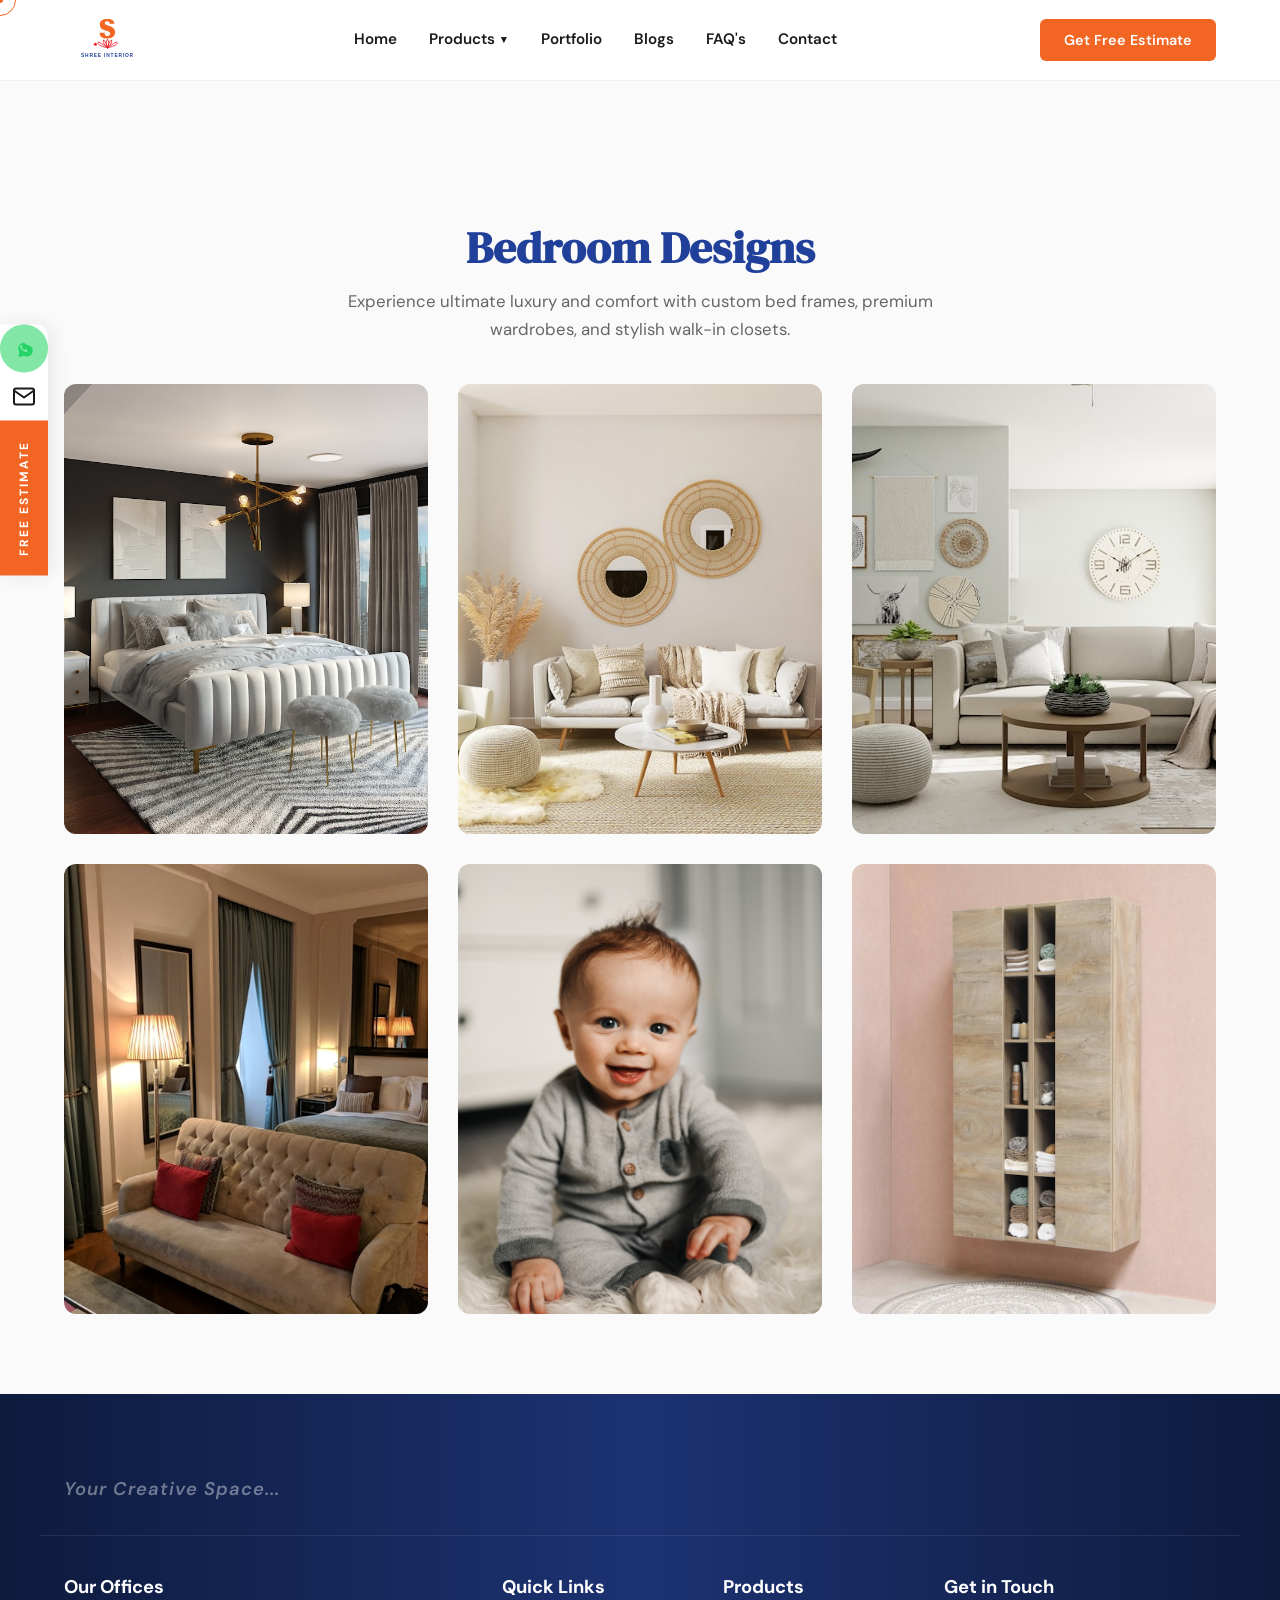
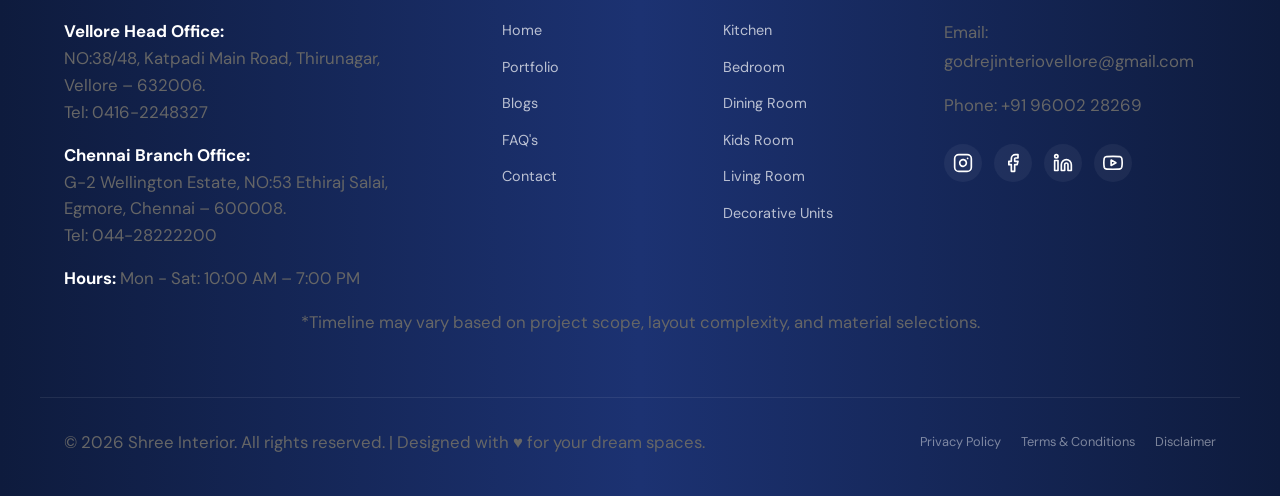
==== bedroom.html @ 7caba236 "Initial commit: Website code for Shree Interior-3" ====
<!DOCTYPE html>
<html lang="en">
<head>
  <meta charset="UTF-8">
  <meta name="viewport" content="width=device-width, initial-scale=1.0">
  <title>Bedroom Designs — Shree Interior</title>
  <meta name="description" content="Explore luxury bedroom designs and wardrobe layouts by Shree Interior. Custom bed frames, modular closets, and space-saving furniture.">
  <meta name="robots" content="index, follow">
  
  <link rel="preconnect" href="https://fonts.googleapis.com">
  <link rel="preconnect" href="https://fonts.gstatic.com" crossorigin>
  <link href="https://fonts.googleapis.com/css2?family=DM+Sans:wght@400;500;600;700&family=DM+Serif+Display:ital@0;1&display=swap" rel="stylesheet" fetchpriority="high">
  <link rel="stylesheet" href="css/style.min.css">
  <link rel="icon" type="image/svg+xml" href="assets/images/logo.svg">
  
  <style>
    .portfolio-content {
      padding-top: 140px;
      padding-bottom: 80px;
      max-width: 1200px;
      margin: 0 auto;
    }
    .portfolio-grid {
      display: grid;
      grid-template-columns: repeat(3, 1fr);
      gap: 30px;
      margin-top: 40px;
    }
    .portfolio-grid .gallery__card {
      width: 100% !important;
      max-width: 380px;
      height: 450px !important;
      margin: 0 auto;
      transition: transform 0.4s ease, opacity 0.4s ease;
    }
    @media (max-width: 1024px) {
      .portfolio-grid {
        grid-template-columns: repeat(2, 1fr);
      }
    }
    @media (max-width: 767px) {
      .portfolio-grid {
        grid-template-columns: 1fr;
      }
      .portfolio-grid .gallery__card {
        height: 380px !important;
      }
    }
  </style>
</head>
<body>

  <!-- 1. Custom Cursor (Desktop Only) -->
  <div class="custom-cursor" id="customCursor">
    <div class="cursor__dot"></div>
    <div class="cursor__ring"></div>
  </div>

  <!-- 3. Header -->
  <header class="header">
    <div class="header__container container">
      <a href="index.html" class="header__logo">
        <img src="assets/images/logo.svg" alt="Shree Interior" class="header__logo-img">
      </a>
      
      <nav class="header__nav">
        <ul class="header__nav-list">
          <li class="nav__item-wrapper">
            <a href="index.html" class="nav__item">Home</a>
          </li>
          <li class="nav__item-wrapper nav__item--has-dropdown">
            <span class="nav__item">Products <span class="nav__arrow">▼</span></span>
            <ul class="header__dropdown">
              <li><a href="modular-kitchen.html">Modular Kitchen</a></li>
              <li><a href="bedroom.html">Bedroom</a></li>
              <li><a href="dining-room.html">Dining Room</a></li>
              <li><a href="kids-room.html">Kids Room</a></li>
              <li><a href="living-room.html">Living Room</a></li>
              <li><a href="decorative-units.html">Decorative Units</a></li>
            </ul>
          </li>
          <li class="nav__item-wrapper">
            <a href="portfolio.html" class="nav__item">Portfolio</a>
          </li>
          <li class="nav__item-wrapper">
            <a href="blogs.html" class="nav__item">Blogs</a>
          </li>
          <li class="nav__item-wrapper">
            <a href="faqs.html" class="nav__item">FAQ's</a>
          </li>
          <li class="nav__item-wrapper">
            <a href="contact.html" class="nav__item">Contact</a>
          </li>
        </ul>
      </nav>
      
      <button class="header__cta-btn" data-modal-trigger>Get Free Estimate</button>
      
      <button class="header__hamburger" aria-label="Toggle Mobile Menu">
        <span></span>
        <span></span>
        <span></span>
      </button>
    </div>
  </header>

  <!-- 4. Mobile Drawer -->
  <div class="mobile-drawer">
    <div class="mobile-drawer__content">
      <div class="mobile-drawer__header">
        <a href="index.html" class="mobile-drawer__logo">
          <img src="assets/images/logo.svg" alt="Shree Interior" class="mobile-drawer__logo-img">
        </a>
      </div>
      
      <nav class="mobile-drawer__nav">
        <ul class="mobile-drawer__list">
          <li><a href="index.html">Home</a></li>
          <li class="mobile-drawer__item--has-accordion">
            <button class="mobile-drawer__products-toggle">Products <span class="nav__arrow">▼</span></button>
            <ul class="mobile-drawer__products-list">
              <li><a href="modular-kitchen.html">Modular Kitchen</a></li>
              <li><a href="bedroom.html">Bedroom</a></li>
              <li><a href="dining-room.html">Dining Room</a></li>
              <li><a href="kids-room.html">Kids Room</a></li>
              <li><a href="living-room.html">Living Room</a></li>
              <li><a href="decorative-units.html">Decorative Units</a></li>
            </ul>
          </li>
          <li><a href="portfolio.html">Portfolio</a></li>
          <li><a href="blogs.html">Blogs</a></li>
          <li><a href="faqs.html">FAQ's</a></li>
          <li><a href="contact.html">Contact</a></li>
        </ul>
      </nav>
      
      <div class="mobile-drawer__actions">
        <a href="https://wa.me/919600228269?text=Hi%20Shree%20Interior%2C%20I%27d%20like%20to%20discuss%20an%20interior%20project..." class="mobile-action-btn mobile-action-btn--whatsapp" target="_blank" rel="noopener">
          <svg class="mobile-action-btn__icon" viewBox="0 0 24 24" width="20" height="20">
            <path fill="currentColor" d="M12.031 6.172c-3.181 0-5.767 2.586-5.768 5.766-.001 1.298.424 2.5 1.145 3.473L6.5 20.5l5.241-1.375c.953.52 2.044.814 3.206.814 3.18 0 5.767-2.586 5.768-5.766.001-3.18-2.586-5.766-5.768-5.766h.084zm3.966 8.358c-.167.472-.82.862-1.347.973-.362.076-.833.141-2.42-.516-2.029-.838-3.329-2.91-3.429-3.045-.102-.136-.827-.968-.827-1.847 0-.88.46-1.312.626-1.488.166-.176.362-.22.482-.22h.346c.108 0 .253-.04.397.302.15.358.513 1.25.558 1.342.045.093.076.2.015.321-.061.12-.09.196-.181.302-.09.106-.19.237-.272.317-.09.088-.184.184-.08.362.105.18.468.77.998 1.242.684.608 1.26.797 1.439.886.18.09.284.076.39-.045.105-.12.459-.533.58-.714.12-.18.24-.15.405-.09.165.06 1.05.495 1.23.585.18.09.3.136.346.216.046.08.046.463-.121.935v.002z"/>
          </svg>
          Chat on WhatsApp
        </a>
        <a href="mailto:godrejinteriovellore@gmail.com" class="mobile-action-btn mobile-action-btn--email">
          <svg class="mobile-action-btn__icon" viewBox="0 0 24 24" width="20" height="20">
            <path fill="none" stroke="currentColor" stroke-width="2" stroke-linecap="round" stroke-linejoin="round" d="M3 8l7.89 5.26a2 2 0 002.22 0L21 8M5 19h14a2 2 0 002-2V7a2 2 0 00-2-2H5a2 2 0 00-2 2v10a2 2 0 002 2z"/>
          </svg>
          Email Us
        </a>
        <button class="mobile-action-btn mobile-action-btn--estimate" data-modal-trigger>
          Get Free Estimate
        </button>
      </div>
    </div>
  </div>

  <!-- 5. Side Rail -->
  <div class="side-rail">
    <a href="https://wa.me/919600228269?text=Hi%20Shree%20Interior%2C%20I%27d%20like%20to%20discuss%20an%20interior%20project..." class="side-rail__link side-rail__link--whatsapp" target="_blank" rel="noopener" aria-label="Chat on WhatsApp">
      <span class="pulse-glow"></span>
      <span class="pulse-glow"></span>
      <svg width="24" height="24" viewBox="0 0 24 24" fill="currentColor">
        <path d="M12.031 6.172c-3.181 0-5.767 2.586-5.768 5.766-.001 1.298.424 2.5 1.145 3.473L6.5 20.5l5.241-1.375c.953.52 2.044.814 3.206.814 3.18 0 5.767-2.586 5.768-5.766.001-3.18-2.586-5.766-5.768-5.766h.084zm3.966 8.358c-.167.472-.82.862-1.347.973-.362.076-.833.141-2.42-.516-2.029-.838-3.329-2.91-3.429-3.045-.102-.136-.827-.968-.827-1.847 0-.88.46-1.312.626-1.488.166-.176.362-.22.482-.22h.346c.108 0 .253-.04.397.302.15.358.513 1.25.558 1.342.045.093.076.2.015.321-.061.12-.09.196-.181.302-.09.106-.19.237-.272.317-.09.088-.184.184-.08.362.105.18.468.77.998 1.242.684.608 1.26.797 1.439.886.18.09.284.076.39-.045.105-.12.459-.533.58-.714.12-.18.24-.15.405-.09.165.06 1.05.495 1.23.585.18.09.3.136.346.216.046.08.046.463-.121.935v.002z"/>
      </svg>
    </a>
    <a href="mailto:godrejinteriovellore@gmail.com" class="side-rail__link side-rail__link--email" aria-label="Send Email">
      <svg width="24" height="24" viewBox="0 0 24 24" fill="none" stroke="currentColor" stroke-width="2" stroke-linecap="round" stroke-linejoin="round">
        <path d="M4 4h16c1.1 0 2 .9 2 2v12c0 1.1-.9 2-2 2H4c-1.1 0-2-.9-2-2V6c0-1.1.9-2 2-2z"/>
        <polyline points="22,6 12,13 2,6"/>
      </svg>
    </a>
    <button class="side-rail__estimate" data-modal-trigger>
      Free Estimate
    </button>
  </div>

  
  
  <main class="portfolio-content container">
    <h1 style="text-align: center; margin-bottom: 12px; color: var(--brand-blue); font-size: 2.8rem; font-weight: 700;">Bedroom Designs</h1>
    <p style="text-align: center; margin-bottom: 40px; color: var(--text-muted); max-width: 650px; margin-left: auto; margin-right: auto; font-size: 1.05rem; line-height: 1.7;">
      Experience ultimate luxury and comfort with custom bed frames, premium wardrobes, and stylish walk-in closets.
    </p>

    <!-- Portfolio Grid -->
    <div class="portfolio-grid">
      
      <!-- Item -->
      <div class="gallery__card">
        <img src="assets/images/portfolio/img_1.jpg" alt="Modern Royal Bedroom" loading="lazy">
        <div class="gallery__overlay">
          <h3 class="gallery__name">Modern Royal Bedroom</h3>
          <span class="gallery__category">Bedroom</span>
        </div>
      </div>
      <!-- Item -->
      <div class="gallery__card">
        <img src="assets/images/portfolio/img_2.jpg" alt="Cozy Kids Bedroom" loading="lazy">
        <div class="gallery__overlay">
          <h3 class="gallery__name">Cozy Kids Bedroom</h3>
          <span class="gallery__category">Bedroom</span>
        </div>
      </div>
      <!-- Item -->
      <div class="gallery__card">
        <img src="assets/images/portfolio/img_3.jpg" alt="Designer Walk-in Closet" loading="lazy">
        <div class="gallery__overlay">
          <h3 class="gallery__name">Designer Walk-in Closet</h3>
          <span class="gallery__category">Bedroom</span>
        </div>
      </div>
      <!-- Item -->
      <div class="gallery__card">
        <img src="assets/images/portfolio/img_4.jpg" alt="Luxury Master Suite" loading="lazy">
        <div class="gallery__overlay">
          <h3 class="gallery__name">Luxury Master Suite</h3>
          <span class="gallery__category">Bedroom</span>
        </div>
      </div>
      <!-- Item -->
      <div class="gallery__card">
        <img src="assets/images/portfolio/img_5.jpg" alt="Minimalist Guest Bedroom" loading="lazy">
        <div class="gallery__overlay">
          <h3 class="gallery__name">Minimalist Guest Bedroom</h3>
          <span class="gallery__category">Bedroom</span>
        </div>
      </div>
      <!-- Item -->
      <div class="gallery__card">
        <img src="assets/images/portfolio/img_6.jpg" alt="Chic Wardrobe Integration" loading="lazy">
        <div class="gallery__overlay">
          <h3 class="gallery__name">Chic Wardrobe Integration</h3>
          <span class="gallery__category">Bedroom</span>
        </div>
      </div>
    </div>
  </main>
  

  <!-- 16. Footer (Timeline footnote appended at bottom) -->
  <footer class="footer" id="footer">
    <div class="footer__top container">
      <!-- Logo removed in footer as requested -->
      <p class="footer__tagline" style="font-size: 1.15rem; font-weight: 600; letter-spacing: 1px;">Your Creative Space...</p>
    </div>
    
    <div class="footer__grid container">
      <!-- Col 1 Offices -->
      <div class="footer__col footer__offices">
        <h3 class="footer__heading">Our Offices</h3>
        <p class="footer__office-item">
          <strong>Vellore Head Office:</strong><br>
          NO:38/48, Katpadi Main Road, Thirunagar,<br>
          Vellore – 632006.<br>
          Tel: <a href="tel:04162248327">0416-2248327</a>
        </p>
        <p class="footer__office-item">
          <strong>Chennai Branch Office:</strong><br>
          G-2 Wellington Estate, NO:53 Ethiraj Salai,<br>
          Egmore, Chennai – 600008.<br>
          Tel: <a href="tel:04428222200">044-28222200</a>
        </p>
        <p class="footer__office-item">
          <strong>Hours:</strong> Mon - Sat: 10:00 AM – 7:00 PM
        </p>
      </div>
      
      <!-- Col 2 Quick Links -->
      <div class="footer__col footer__links">
        <h3 class="footer__heading">Quick Links</h3>
        <ul class="footer__nav-list">
          <li><a href="index.html">Home</a></li>
          <li><a href="portfolio.html">Portfolio</a></li>
          <li><a href="blogs.html">Blogs</a></li>
          <li><a href="faqs.html">FAQ's</a></li>
          <li><a href="contact.html">Contact</a></li>
        </ul>
      </div>
      
      <!-- Col 3 Products -->
      <div class="footer__col footer__products">
        <h3 class="footer__heading">Products</h3>
        <ul class="footer__nav-list">
          <li><a href="modular-kitchen.html">Kitchen</a></li>
          <li><a href="bedroom.html">Bedroom</a></li>
          <li><a href="dining-room.html">Dining Room</a></li>
          <li><a href="kids-room.html">Kids Room</a></li>
          <li><a href="living-room.html">Living Room</a></li>
          <li><a href="decorative-units.html">Decorative Units</a></li>
        </ul>
      </div>
      
      <!-- Col 4 Contact & Socials -->
      <div class="footer__col footer__contact">
        <h3 class="footer__heading">Get in Touch</h3>
        <p class="footer__contact-item">
          Email: <a href="mailto:godrejinteriovellore@gmail.com">godrejinteriovellore@gmail.com</a>
        </p>
        <p class="footer__contact-item">
          Phone: <a href="tel:+919600228269">+91 96002 28269</a>
        </p>
        
        <div class="footer__social">
          <a href="#" class="footer__social-link" aria-label="Instagram">
            <svg width="20" height="20" viewBox="0 0 24 24" fill="none" stroke="currentColor" stroke-width="2" stroke-linecap="round" stroke-linejoin="round">
              <rect x="2" y="2" width="20" height="20" rx="5" ry="5"/>
              <path d="M16 11.37A4 4 0 1 1 12.63 8 4 4 0 0 1 16 11.37z"/>
              <line x1="17.5" y1="6.5" x2="17.51" y2="6.5"/>
            </svg>
          </a>
          <a href="#" class="footer__social-link" aria-label="Facebook">
            <svg width="20" height="20" viewBox="0 0 24 24" fill="none" stroke="currentColor" stroke-width="2" stroke-linecap="round" stroke-linejoin="round">
              <path d="M18 2h-3a5 5 0 0 0-5 5v3H7v4h3v8h4v-8h3l1-4h-4V7a1 1 0 0 1 1-1h3z"/>
            </svg>
          </a>
          <a href="#" class="footer__social-link" aria-label="LinkedIn">
            <svg width="20" height="20" viewBox="0 0 24 24" fill="none" stroke="currentColor" stroke-width="2" stroke-linecap="round" stroke-linejoin="round">
              <path d="M16 8a6 6 0 0 1 6 6v7h-4v-7a2 2 0 0 0-2-2 2 2 0 0 0-2 2v7h-4v-7a6 6 0 0 1 6-6z"/>
              <rect x="2" y="9" width="4" height="12"/>
              <circle cx="4" cy="4" r="2"/>
            </svg>
          </a>
          <a href="#" class="footer__social-link" aria-label="YouTube">
            <svg width="20" height="20" viewBox="0 0 24 24" fill="none" stroke="currentColor" stroke-width="2" stroke-linecap="round" stroke-linejoin="round">
              <path d="M22.54 6.42a2.78 2.78 0 0 0-1.94-2C18.88 4 12 4 12 4s-6.88 0-8.6.46a2.78 2.78 0 0 0-1.94 2A29 29 0 0 0 1 11.75a29 29 0 0 0 .46 5.33A2.78 2.78 0 0 0 3.4 19c1.72.46 8.6.46 8.6.46s6.88 0 8.6-.46a2.78 2.78 0 0 0 1.94-2 29 29 0 0 0 .46-5.25 29 29 0 0 0-.46-5.33z"/>
              <polygon points="9.75 15.02 15.5 11.75 9.75 8.48 9.75 15.02"/>
            </svg>
          </a>
        </div>
      </div>
    </div>
    
    <!-- Relocated timeline footnote here -->
    <div class="footer__footnote container text-center">
      <p>*Timeline may vary based on project scope, layout complexity, and material selections.</p>
    </div>
    
    <div class="footer__bottom container">
      <div class="footer__bottom-flex">
        <p>© 2026 Shree Interior. All rights reserved. | Designed with ♥ for your dream spaces.</p>
        <div class="footer__policy-links">
          <a href="privacy-policy.html">Privacy Policy</a>
          <a href="terms-conditions.html">Terms & Conditions</a>
          <a href="disclaimer.html">Disclaimer</a>
        </div>
      </div>
    </div>
  </footer>

  <!-- 17. Enquiry Modal -->
  <div class="modal" id="enquiryModal">
    <div class="modal__overlay"></div>
    <div class="modal__content">
      <div class="modal__header">
        <h2>Book Free Consultation</h2>
        <button class="modal__close" aria-label="Close Modal">&times;</button>
      </div>
      
      <div class="modal__form-fields">
        <form class="modal__form" id="enquiryForm">
          <div class="form-group">
            <label for="clientName">Name *</label>
            <input type="text" id="clientName" required placeholder="Enter your full name">
          </div>
          
          <div class="form-group">
            <label for="clientPhone">Phone Number *</label>
            <input type="tel" id="clientPhone" required placeholder="Enter 10-digit mobile number">
          </div>
          
          <div class="form-group">
            <label for="clientEmail">Email Address</label>
            <input type="email" id="clientEmail" placeholder="Enter your email address">
          </div>
          
          <div class="form-group">
            <label for="projectInterest">Interested In *</label>
            <select id="projectInterest" required>
              <option value="" disabled selected>Select service</option>
              <option value="Kitchen">Modular Kitchen</option>
              <option value="Bedroom">Bedroom Design</option>
              <option value="Dining Room">Dining Room Design</option>
              <option value="Living Room">Living Room Design</option>
              <option value="Kids Room">Kids Room Design</option>
              <option value="Decorative Units">Decorative Units</option>
              <option value="Not Sure">Not Sure / Complete Home</option>
            </select>
          </div>
          
          <div class="form-group">
            <label for="projectCity">Your City *</label>
            <select id="projectCity" required>
              <option value="" disabled selected>Select location</option>
              <option value="Vellore">Vellore</option>
              <option value="Chennai">Chennai</option>
            </select>
          </div>
          
          <div class="form-group">
            <label for="clientMessage">Message / Brief Requirements</label>
            <textarea id="clientMessage" rows="3" placeholder="Tell us briefly about your dream home..."></textarea>
          </div>
          
          <button type="submit" class="modal__submit-btn">Submit Enquiry</button>
        </form>
      </div>
      
      <div class="modal__success">
        <svg class="modal__success-icon" viewBox="0 0 24 24" width="48" height="48" fill="none" stroke="#F26522" stroke-width="2" stroke-linecap="round" stroke-linejoin="round">
          <circle cx="12" cy="12" r="10"/>
          <polyline points="22 4 12 14.01 9 11.01"/>
        </svg>
        <h3>Thank You!</h3>
        <p>Your enquiry has been received successfully. Our design consultant will call you within 24 hours to schedule your free consultation.</p>
      </div>
    </div>
  </div>

  <!-- 18. Scroll-to-Top Button -->
  <div class="scroll-top" id="scrollTop">
    <div class="scroll-top__fill" id="scrollTopFill"></div>
    <svg class="scroll-top__svg" viewBox="0 0 48 48">
      <circle class="scroll-top__track" cx="24" cy="24" r="20" fill="none" stroke="#e0e0e0" stroke-width="3"/>
    </svg>
    <span class="scroll-top__arrow">↑</span>
  </div>

  <!-- 19. Promotional Bottom Popup Bar -->
  <div class="promo-popup" id="promoPopup">
    <div class="promo-popup__content">
      <button class="promo-popup__close" id="promoClose" aria-label="Close promotion">&times;</button>
      <p class="promo-popup__text">Get a free interior design consultation — no obligation.</p>
      <button class="btn btn-primary promo-popup__btn" data-modal-trigger>Book Free Consultation</button>
    </div>
  </div>

  <!-- Main JavaScript File -->
  <script src="js/main.min.js"></script>

</body>
</html>
---- css/style.min.css ----
@import url('https://fonts.googleapis.com/css2?family=DM+Sans:wght@400;500;600;700&family=DM+Serif+Display:ital@0;1&display=swap');:root{--primary-orange:#F26522;--accent-red:#ED1C24;--brand-blue:#214099;--bg-light:#FAFAFA;--bg-warm:#F7F4F0;--bg-dark:#111111;--card-bg-dark:#1c1c1c;--text-dark:#1a1a1a;--text-light:#ffffff;--text-muted:#666666;--font-display:'DM Serif Display',serif;--font-body:'DM Sans',sans-serif;--transition-smooth:all 0.4s cubic-bezier(0.16,1,0.3,1);--transition-fast:all 0.25s ease;--box-shadow:0 4px 30px rgba(0,0,0,0.05);--box-shadow-hover:0 16px 40px rgba(0,0,0,0.1);--border-radius:12px;}*,*::before,*::after{box-sizing:border-box;margin:0;padding:0;}html{scroll-behavior:smooth;overflow-x:hidden;}body{font-family:var(--font-body);background-color:var(--bg-light);color:var(--text-dark);line-height:1.7;overflow-x:hidden;-webkit-font-smoothing:antialiased;}::-webkit-scrollbar{width:10px;}::-webkit-scrollbar-track{background:#f1f1f1;}::-webkit-scrollbar-thumb{background:var(--brand-blue);border-radius:5px;}::-webkit-scrollbar-thumb:hover{background:var(--primary-orange);}h1,h2,h3,h4,h5,h6{font-family:var(--font-display);color:var(--brand-blue);font-weight:400;line-height:1.2;}h1{font-size:clamp(2.5rem,5vw,4rem);}h2{font-size:clamp(1.8rem,3.5vw,3rem);}p{font-size:1.05rem;color:var(--text-muted);}strong{font-weight:700;}a{color:inherit;text-decoration:none;transition:var(--transition-fast);}.container{max-width:1200px;margin:0 auto;padding:0 24px;width:100%;}.section-padding{padding:100px 0;}@media (max-width:767px){.section-padding{padding:60px 0;}}.text-center{text-align:center;}.section-title{margin-bottom:16px;color:var(--brand-blue);}.section-subtitle{max-width:600px;margin:0 auto 50px;font-size:1.1rem;}.highlight{color:var(--primary-orange);}.btn{display:inline-block;font-family:var(--font-body);font-weight:600;font-size:0.95rem;padding:14px 32px;border-radius:8px;cursor:pointer;transition:var(--transition-fast);border:none;text-align:center;}.btn-primary{background-color:var(--primary-orange);color:var(--text-light);}.btn-primary:hover{background-color:var(--accent-red);transform:translateY(-2px);box-shadow:0 8px 20px rgba(242,101,34,0.25);}.btn-secondary{background-color:transparent;color:var(--brand-blue);border:2px solid var(--brand-blue);}.btn-secondary:hover{background-color:var(--brand-blue);color:var(--text-light);transform:translateY(-2px);}.custom-cursor{position:fixed;top:0;left:0;pointer-events:none;z-index:10000;opacity:0;transition:opacity 0.3s ease,transform 0.15s ease-out;}.cursor__dot{width:6px;height:6px;background-color:var(--primary-orange);border-radius:50%;position:absolute;top:0;left:0;transform:translate(-50%,-50%);transition:background-color 0.3s ease;}.cursor__ring{width:32px;height:32px;border:1.5px solid var(--primary-orange);border-radius:50%;position:absolute;top:0;left:0;transform:translate(-50%,-50%);transition:width 0.3s ease,height 0.3s ease,border-color 0.3s ease,background-color 0.3s ease;}.cursor--active{opacity:1;}.cursor--hover .cursor__ring{width:48px;height:48px;border-color:var(--brand-blue);background-color:rgba(33,64,153,0.05);}.cursor--hover .cursor__dot{background-color:var(--brand-blue);}.cursor--hidden{opacity:0 !important;}@media (hover:none),(pointer:coarse){.custom-cursor{display:none !important;}}.header{position:sticky;top:0;background-color:#ffffff;z-index:2000;transition:var(--transition-smooth);border-bottom:1px solid rgba(0,0,0,0.05);}.header--scrolled{box-shadow:0 10px 40px rgba(0,0,0,0.15);}.header__container{display:flex;justify-content:space-between;align-items:center;height:80px;}.header__logo-img{height:50px;display:block;}.header__nav-list{display:flex;gap:32px;list-style:none;}.nav__item-wrapper{position:relative;}.nav__item{font-weight:600;font-size:0.95rem;color:var(--text-dark);cursor:pointer;display:flex;align-items:center;gap:4px;}.nav__item:hover{color:var(--primary-orange);}.nav__arrow{font-size:0.65rem;transition:transform 0.3s ease;}.header__dropdown{position:absolute;top:100%;left:-20px;background-color:var(--text-light);min-width:220px;box-shadow:0 10px 40px rgba(0,0,0,0.1);border-radius:8px;opacity:0;visibility:hidden;transform:translateY(15px);transition:var(--transition-smooth);list-style:none;padding:10px 0;margin-top:15px;}.header__dropdown::before{content:'';position:absolute;top:-15px;left:0;width:100%;height:15px;}.nav__item--has-dropdown:hover .header__dropdown{opacity:1;visibility:visible;transform:translateY(0);}.nav__item--has-dropdown:hover .nav__arrow{transform:rotate(180deg);}.header__dropdown a{display:block;padding:12px 24px;font-size:0.9rem;font-weight:500;color:var(--text-dark);}.header__dropdown a:hover{background-color:var(--bg-warm);color:var(--primary-orange);padding-left:30px;}.header__cta-btn{background-color:var(--primary-orange);color:var(--text-light);border:none;font-family:var(--font-body);font-weight:600;font-size:0.9rem;padding:12px 24px;border-radius:6px;cursor:pointer;transition:var(--transition-fast);}.header__cta-btn:hover{background-color:var(--brand-blue);transform:translateY(-1px);}.header__hamburger{display:none;flex-direction:column;justify-content:space-between;width:24px;height:18px;background:transparent;border:none;cursor:pointer;}.header__hamburger span{width:100%;height:2.5px;background-color:var(--brand-blue);border-radius:2px;transition:var(--transition-fast);}.header__hamburger--open span:nth-child(1){transform:translateY(8px) rotate(45deg);}.header__hamburger--open span:nth-child(2){opacity:0;}.header__hamburger--open span:nth-child(3){transform:translateY(-8px) rotate(-45deg);}@media (max-width:1024px){.header__nav,.header__cta-btn{display:none;}.header__hamburger{display:flex;}}.mobile-drawer{position:fixed;top:0;right:-100%;width:100%;height:100vh;background-color:rgba(0,0,0,0.4);z-index:3000;transition:var(--transition-smooth);}.mobile-drawer--open{right:0;}.mobile-drawer__content{position:absolute;top:0;right:0;width:80%;max-width:380px;height:100%;background-color:var(--text-light);box-shadow:-10px 0 40px rgba(0,0,0,0.15);padding:40px 30px;display:flex;flex-direction:column;justify-content:space-between;overflow-y:auto;}.mobile-drawer__header{margin-bottom:40px;}.mobile-drawer__logo-img{height:45px;}.mobile-drawer__list{list-style:none;display:flex;flex-direction:column;gap:24px;}.mobile-drawer__list a,.mobile-drawer__products-toggle{font-size:1.15rem;font-weight:600;color:var(--text-dark);text-align:left;background:transparent;border:none;width:100%;cursor:pointer;display:flex;align-items:center;justify-content:space-between;}.mobile-drawer__products-toggle .nav__arrow{transition:transform 0.3s ease;}.mobile-drawer__products-toggle--open .nav__arrow{transform:rotate(180deg);}.mobile-drawer__products-list{list-style:none;padding-left:20px;max-height:0;overflow:hidden;transition:max-height 0.4s ease;display:flex;flex-direction:column;gap:16px;margin-top:16px;}.mobile-drawer__products-list a{font-size:1rem;font-weight:500;color:var(--text-muted);}.mobile-drawer__actions{display:flex;flex-direction:column;gap:12px;margin-top:40px;}.mobile-action-btn{display:flex;align-items:center;justify-content:center;gap:10px;padding:14px;border-radius:8px;font-weight:600;font-size:0.95rem;cursor:pointer;border:none;transition:var(--transition-fast);}.mobile-action-btn--whatsapp{background-color:#25D366;color:var(--text-light);position:relative;}.mobile-action-btn--email{background-color:var(--brand-blue);color:var(--text-light);}.mobile-action-btn--estimate{background-color:var(--primary-orange);color:var(--text-light);}.mobile-action-btn:hover{opacity:0.9;}.side-rail{position:fixed;left:0;top:50%;transform:translateY(-50%);background-color:var(--text-light);box-shadow:4px 0 20px rgba(0,0,0,0.08);border-radius:0 12px 12px 0;display:flex;flex-direction:column;z-index:900;overflow:visible;}.side-rail__link{width:48px;height:48px;display:flex;align-items:center;justify-content:center;color:var(--text-dark);position:relative;}.side-rail__link--whatsapp{background-color:transparent;color:#25D366;border-radius:50%;}.side-rail__link--whatsapp:hover{background-color:#25D366;color:var(--text-light);}.pulse-glow{position:absolute;top:50%;left:50%;transform:translate(-50%,-50%);width:100%;height:100%;border-radius:50%;background-color:rgba(37,211,102,0.35);pointer-events:none;z-index:-1;animation:whatsappGlow 3s infinite ease-out;}.pulse-glow:nth-child(2){animation-delay:1.5s;}@keyframes whatsappGlow{0%{width:100%;height:100%;opacity:0.8;}100%{width:250%;height:250%;opacity:0;}}.side-rail__link--email:hover{background-color:var(--brand-blue);color:var(--text-light);}.side-rail__estimate{background-color:var(--primary-orange);color:var(--text-light);border:none;writing-mode:vertical-rl;text-orientation:mixed;transform:rotate(180deg);padding:20px 14px;font-family:var(--font-body);font-weight:700;font-size:0.75rem;letter-spacing:2px;text-transform:uppercase;cursor:pointer;transition:var(--transition-fast);}.side-rail__estimate:hover{background-color:var(--accent-red);}@media (max-width:767px){.side-rail{position:fixed;left:auto;right:20px;bottom:80px;top:auto;transform:none;border-radius:30px;gap:8px;background-color:transparent;box-shadow:none;display:flex;flex-direction:column;align-items:center;}.side-rail__link{width:42px;height:42px;border-radius:50%;color:var(--text-light);box-shadow:0 4px 15px rgba(0,0,0,0.15);}.side-rail__link--whatsapp{background-color:#25D366;color:var(--text-light);order:3;}.side-rail__link--email{background-color:var(--brand-blue);order:2;}.side-rail__estimate{order:1;writing-mode:vertical-rl;text-orientation:mixed;transform:rotate(180deg);padding:15px 0;border-radius:21px;font-size:0.65rem;box-shadow:0 4px 15px rgba(0,0,0,0.15);white-space:nowrap;width:42px;height:auto;display:flex;align-items:center;justify-content:center;}}.hero{min-height:calc(100vh - 80px);position:relative;display:flex;align-items:center;overflow:hidden;background-color:var(--bg-warm);padding:60px 0;}.hero__container{position:relative;z-index:2;width:100%;}.hero__grid-layout{display:grid;grid-template-columns:1.15fr 0.85fr;gap:48px;align-items:center;width:100%;}.hero__text-col{display:flex;flex-direction:column;padding-left:40px;}.hero__headline{font-size:clamp(2rem,4vw,3.4rem);line-height:1.15;text-transform:uppercase;margin-bottom:24px;}.hero__color-cycle{font-family:inherit;font-size:inherit;font-weight:inherit;animation:colorCycle 7.5s infinite;}.hero__subtitle{font-size:1.1rem;margin-bottom:36px;line-height:1.8;color:var(--text-muted);}.hero__stats{display:grid;grid-template-columns:repeat(3,1fr);gap:16px;margin-bottom:40px;}.hero__stat{display:flex;flex-direction:column;padding:16px 20px;border:1px solid rgba(33,64,153,0.1);border-radius:var(--border-radius);background-color:rgba(255,255,255,0.8);backdrop-filter:blur(5px);box-shadow:0 4px 15px rgba(0,0,0,0.02);transition:var(--transition-smooth);}.hero__stat:hover{border-color:rgba(242,101,34,0.3);background-color:#ffffff;box-shadow:0 8px 25px rgba(33,64,153,0.05);}.hero__stat-value-wrapper{display:flex;align-items:baseline;gap:2px;}.hero__stat-value{font-family:var(--font-display);font-size:2rem;color:var(--brand-blue);line-height:1.2;}.hero__stat-suffix{font-family:var(--font-display);font-size:1.1rem;color:var(--primary-orange);font-weight:bold;}.hero__stat-label{font-size:0.75rem;font-weight:700;text-transform:uppercase;letter-spacing:1px;color:var(--text-muted);margin-top:4px;}.hero__cta{display:flex;gap:16px;flex-wrap:wrap;}.hero__image-col{position:relative;width:100%;height:100%;display:flex;justify-content:center;align-items:center;}.hero__image-wrapper{position:relative;width:100%;height:520px;border-radius:20px;overflow:hidden;box-shadow:0 20px 45px rgba(0,0,0,0.12);border:4px solid #ffffff;transition:var(--transition-smooth);}.hero__image-wrapper:hover{transform:scale(1.02);box-shadow:0 30px 60px rgba(242,101,34,0.15);}.hero__image{width:100%;height:100%;object-fit:cover;transition:transform 0.8s cubic-bezier(0.16,1,0.3,1);}.hero__image-wrapper:hover .hero__image{transform:scale(1.05);}.hero__image-overlay{position:absolute;inset:0;background:linear-gradient(to top,rgba(0,0,0,0.15),transparent);pointer-events:none;}@media (max-width:1024px){.hero{padding:40px 0;}.hero__grid-layout{grid-template-columns:1fr;gap:40px;}.hero__text-col{padding-left:0;text-align:center;align-items:center;}.hero__stats{width:100%;max-width:600px;}.hero__image-wrapper{height:400px;max-width:600px;}.hero__cta{justify-content:center;}}@media (max-width:480px){.hero__stats{grid-template-columns:repeat(2,1fr);}}.process-flow{background-color:var(--bg-light);}.process-flow__track{display:flex;justify-content:space-between;align-items:flex-start;gap:0;padding:40px 0;}.process-flow__step{display:flex;flex-direction:column;align-items:center;text-align:center;flex:1;position:relative;opacity:0.3;transform:translateY(30px);transition:all 0.6s cubic-bezier(0.16,1,0.3,1);}.process-flow__step--active{opacity:1;transform:translateY(0);}.process-flow__icon{width:64px;height:64px;border-radius:50%;background-color:var(--text-light);border:2px solid #e0e0e0;display:flex;align-items:center;justify-content:center;margin-bottom:20px;color:var(--text-muted);transition:var(--transition-smooth);}.process-flow__step--active .process-flow__icon{border-color:var(--primary-orange);color:var(--primary-orange);box-shadow:0 0 0 6px rgba(242,101,34,0.15);}.process-flow__connector{position:absolute;top:32px;left:calc(50% + 32px);width:calc(100% - 64px);height:2px;background-color:#e0e0e0;z-index:1;}.process-flow__connector::after{content:'';position:absolute;top:0;left:0;height:100%;width:0;background-color:var(--primary-orange);transition:width 0.8s ease;}.process-flow__step--active .process-flow__connector::after{width:100%;}.process-flow__title{font-family:var(--font-body);font-weight:700;font-size:1rem;margin-bottom:8px;color:var(--text-dark);}.process-flow__desc{font-size:0.85rem;color:var(--text-muted);padding:0 12px;max-width:200px;}.process-flow__note{font-size:0.85rem;margin-top:30px;}@media (max-width:767px){.process-flow__track{flex-direction:column;align-items:flex-start;gap:40px;max-width:500px;margin:0 auto;padding-left:20px;padding-right:20px;}.process-flow__step{display:flex;flex-direction:column;align-items:flex-start;text-align:left;padding-left:84px;width:100%;max-width:100%;min-height:80px;position:relative;}.process-flow__icon{position:absolute;left:0;top:0;margin-bottom:0;z-index:2;}.process-flow__connector{top:64px;left:31px;width:2px;height:calc(100% + 40px - 64px);z-index:1;}.process-flow__connector::after{content:'';position:absolute;top:0;left:0;width:100%;height:0;background-color:var(--primary-orange);transition:height 0.8s ease;}.process-flow__step--active .process-flow__connector::after{height:100%;}.process-flow__desc{padding:0;max-width:100%;}}.services-grid-section{background-color:var(--text-light);}.services-grid{display:grid;grid-template-columns:repeat(3,1fr);gap:24px;}.services-grid__card{background-color:var(--text-light);border:1px solid rgba(0,0,0,0.05);border-radius:var(--border-radius);padding:40px 30px;position:relative;overflow:hidden;cursor:pointer;transition:var(--transition-smooth);display:flex;flex-direction:column;min-height:280px;}.services-grid__card:hover{transform:translateY(-8px);box-shadow:var(--box-shadow-hover);border-color:rgba(242,101,34,0.3);}.services-grid__number{position:absolute;top:10px;right:20px;font-family:var(--font-display);font-size:5.5rem;color:rgba(33,64,153,0.04);line-height:1;transition:var(--transition-smooth);user-select:none;}.services-grid__card:hover .services-grid__number{color:rgba(242,101,34,0.08);transform:scale(1.08);}.services-grid__icon{width:60px;height:60px;border-radius:50%;background-color:rgba(242,101,34,0.06);display:flex;align-items:center;justify-content:center;margin-bottom:24px;color:var(--primary-orange);transition:var(--transition-smooth);}.services-grid__icon svg{width:26px;height:26px;stroke:var(--primary-orange);transition:stroke 0.3s ease;}.services-grid__card:hover .services-grid__icon{background-color:var(--primary-orange);color:var(--text-light);}.services-grid__card:hover .services-grid__icon svg{stroke:var(--text-light);}.services-grid__title{font-size:1.4rem;margin-bottom:12px;transition:var(--transition-fast);}.services-grid__desc{font-size:0.95rem;color:var(--text-muted);line-height:1.7;}@media (max-width:1024px){.services-grid{grid-template-columns:repeat(2,1fr);}.services-grid__card{grid-column:auto !important;}}@media (max-width:767px){.services-grid{grid-template-columns:1fr;}.services-grid__card{grid-column:auto !important;padding:30px 24px;}}.accordion-section{background-color:var(--bg-warm);}.accordion-section__eyebrow{display:block;font-weight:700;font-size:0.8rem;letter-spacing:2px;color:var(--primary-orange);margin-bottom:12px;}.accordion{max-width:900px;margin:0 auto;display:flex;flex-direction:column;gap:12px;}.accordion__item{border-bottom:1px solid rgba(0,0,0,0.08);transition:background-color 0.3s ease,margin 0.3s ease,border-radius 0.3s ease,box-shadow 0.3s ease,border-color 0.3s ease;padding:0 24px;}.accordion__header{display:flex;align-items:center;padding:24px 0;cursor:pointer;transition:var(--transition-fast);}.accordion__num{font-family:var(--font-display);font-size:1.25rem;color:var(--primary-orange);width:44px;flex-shrink:0;}.accordion__icon{margin-right:20px;color:var(--primary-orange);display:flex;align-items:center;flex-shrink:0;}.accordion__icon svg{stroke:var(--primary-orange);}.accordion__title{font-size:1.3rem;flex-grow:1;}.accordion__toggle{font-size:1.6rem;font-weight:400;color:var(--text-muted);transition:var(--transition-fast);line-height:1;flex-shrink:0;}.accordion__item--open{background-color:var(--text-light);border-radius:12px;box-shadow:0 10px 30px rgba(33,64,153,0.05);border-bottom-color:transparent;margin:8px 0;}.accordion__item--open .accordion__toggle{transform:rotate(45deg);color:var(--primary-orange);}.accordion__body{max-height:0;overflow:hidden;transition:max-height 0.4s cubic-bezier(0.16,1,0.3,1);}.accordion__body-inner{padding:0 0px 24px 64px;}.accordion__desc{font-size:1rem;margin-bottom:20px;color:var(--text-muted);}.accordion__features{display:flex;flex-wrap:wrap;gap:20px;}.accordion__feature{display:flex;align-items:center;gap:8px;font-size:0.9rem;font-weight:600;color:var(--text-dark);}.accordion__bullet{width:8px;height:8px;border-radius:50%;background-color:var(--accent-red);display:inline-block;}@media (max-width:767px){.accordion__item{padding:0 16px;}.accordion__body-inner{padding-left:44px;padding-right:0;}.accordion__features{flex-direction:column;gap:12px;}}.gallery{background-color:var(--text-light);overflow:hidden;padding:80px 0;}.gallery__container-relative{position:relative;margin-top:40px;width:100%;}.gallery__drag-badge{position:absolute;width:90px;height:90px;background-color:#000000;color:#ffffff;border-radius:50%;display:flex;align-items:center;justify-content:center;font-family:var(--font-body);font-weight:600;font-size:0.85rem;text-transform:uppercase;letter-spacing:1px;pointer-events:none;z-index:100;opacity:0;transform:translate(-50%,-50%) scale(0.7);transition:opacity 0.3s cubic-bezier(0.16,1,0.3,1),transform 0.3s cubic-bezier(0.16,1,0.3,1);box-shadow:0 8px 25px rgba(0,0,0,0.3);}.gallery__container-relative:hover .gallery__drag-badge{opacity:1;transform:translate(-50%,-50%) scale(1);}.gallery__track{display:flex;gap:24px;padding:10px 40px;cursor:grab;user-select:none;transition:transform 0.1s ease-out;will-change:transform;}.gallery__track.grabbing{cursor:grabbing;}.gallery__card{width:360px !important;height:480px !important;position:relative;border-radius:var(--border-radius);overflow:hidden;flex-shrink:0;}.gallery__card img{width:100%;height:100%;object-fit:cover;transition:transform 0.6s cubic-bezier(0.16,1,0.3,1);}.gallery__card:hover img{transform:scale(1.06);}.gallery__overlay{position:absolute;inset:0;background:linear-gradient(to top,rgba(0,0,0,0.8) 0%,rgba(0,0,0,0.2) 60%,transparent 100%);display:flex;flex-direction:column;justify-content:flex-end;padding:30px;color:var(--text-light);opacity:0;transform:translateY(15px);transition:var(--transition-smooth);}.gallery__card:hover .gallery__overlay{opacity:1;transform:translateY(0);}.gallery__name{font-size:1.3rem;color:var(--text-light);margin-bottom:4px;}.gallery__category{font-size:0.8rem;font-weight:700;text-transform:uppercase;letter-spacing:1px;color:var(--primary-orange);}@media (max-width:767px){.gallery__drag-badge{display:none !important;}.gallery__track{overflow-x:auto;scroll-snap-type:x mandatory;cursor:default;padding:10px 20px;}.gallery__card{width:290px !important;height:380px !important;scroll-snap-align:start;}.gallery__overlay{opacity:1;transform:none;}}.why-us{background-color:var(--bg-warm);color:var(--text-dark);}.why-us .section-title{color:var(--brand-blue);}.why-us .section-subtitle{color:var(--text-muted);}.why-us__grid{display:grid;grid-template-columns:repeat(3,1fr);gap:30px;}.why-us__item{text-align:center;padding:35px 25px;background-color:transparent;border-radius:var(--border-radius);border:1px solid transparent;transition:var(--transition-smooth);}.why-us__item:hover{background-color:#ffffff;border-color:rgba(0,0,0,0.03);box-shadow:0 20px 40px rgba(33,64,153,0.08);transform:translateY(-5px);}.why-us__item-icon{width:64px;height:64px;border-radius:50%;background-color:rgba(242,101,34,0.08);display:flex;align-items:center;justify-content:center;margin:0 auto 20px;color:var(--primary-orange);transition:var(--transition-smooth);}.why-us__item-icon svg{width:28px;height:28px;stroke:var(--primary-orange);transition:stroke 0.3s ease;}.why-us__item:hover .why-us__item-icon{background-color:var(--primary-orange);color:#ffffff;}.why-us__item:hover .why-us__item-icon svg{stroke:#ffffff;}.why-us__item-title{color:var(--brand-blue);font-size:1.25rem;margin-bottom:12px;transition:var(--transition-fast);}.why-us__item-desc{font-size:0.95rem;color:var(--text-muted);line-height:1.6;}@media (max-width:1024px){.why-us__grid{grid-template-columns:repeat(2,1fr);}}@media (max-width:767px){.why-us__grid{grid-template-columns:1fr;gap:30px;}}.testimonials{background-color:var(--bg-light);position:relative;}.testimonials__slider-wrapper{position:relative;display:flex;align-items:center;justify-content:center;gap:24px;max-width:900px;margin:0 auto;width:100%;}.testimonials__slider{flex-grow:1;overflow:hidden;position:relative;background-color:#ffffff;border-radius:16px;box-shadow:0 10px 30px rgba(0,0,0,0.04);border:1px solid rgba(0,0,0,0.03);min-height:280px;}.testimonials__track{position:relative;width:100%;height:100%;}.testimonials__slide{position:absolute;top:0;left:0;width:100%;height:100%;padding:40px 50px;opacity:0;visibility:hidden;transition:opacity 0.5s ease,visibility 0.5s ease;display:flex;flex-direction:column;justify-content:center;align-items:center;text-align:center;}.testimonials__slide--active{position:relative;opacity:1;visibility:visible;}.testimonials__quote-icon{font-size:4rem;color:rgba(242,101,34,0.15);line-height:1;font-family:var(--font-display);margin-bottom:-15px;}.testimonials__quote{font-size:1.1rem;line-height:1.7;margin-bottom:24px;color:var(--text-dark);font-style:italic;max-width:700px;}.testimonials__stars{color:#FFB800;font-size:1.1rem;margin-bottom:12px;}.testimonials__author{font-weight:700;font-size:1.1rem;color:var(--brand-blue);margin-bottom:4px;}.testimonials__role{font-size:0.85rem;color:var(--text-muted);}.testimonials__nav-btn{width:48px;height:48px;border-radius:50%;display:flex;align-items:center;justify-content:center;cursor:pointer;transition:var(--transition-fast);flex-shrink:0;border:none;background:transparent;}.testimonials__nav-btn--prev{border:2px solid var(--brand-blue);color:var(--brand-blue);background-color:transparent;}.testimonials__nav-btn--prev:hover{background-color:var(--brand-blue);color:#ffffff;}.testimonials__nav-btn--next{background-color:var(--primary-orange);color:#ffffff;}.testimonials__nav-btn--next:hover{background-color:var(--accent-red);transform:scale(1.05);}.testimonials__dots{display:flex;justify-content:center;gap:8px;margin-top:30px;}.testimonials__dot{width:8px;height:8px;border-radius:50%;background-color:#e0e0e0;cursor:pointer;transition:var(--transition-fast);}.testimonials__dot--active{background-color:var(--primary-orange);width:24px;border-radius:4px;}@media (max-width:767px){.testimonials__slider-wrapper{flex-direction:column;gap:16px;}.testimonials__nav-btn{display:none;}.testimonials__slide{padding:30px 20px;}.testimonials__quote{font-size:1rem;}}.blog-preview{background-color:var(--text-light);}.blog-preview__grid{display:grid;grid-template-columns:repeat(3,1fr);gap:30px;}.blog-preview__card{background-color:var(--bg-light);border-radius:var(--border-radius);overflow:hidden;box-shadow:var(--box-shadow);border:1px solid rgba(0,0,0,0.03);transition:var(--transition-smooth);}.blog-preview__card:hover{transform:translateY(-6px);box-shadow:var(--box-shadow-hover);}.blog-preview__img{width:100%;height:240px;object-fit:cover;}.blog-preview__body{padding:30px;}.blog-preview__date{font-size:0.85rem;font-weight:600;color:var(--primary-orange);display:block;margin-bottom:10px;}.blog-preview__title{font-size:1.2rem;margin-bottom:16px;line-height:1.4;}.blog-preview__link{font-weight:700;font-size:0.9rem;color:var(--brand-blue);}.blog-preview__link:hover{color:var(--primary-orange);margin-left:4px;}@media (max-width:1024px){.blog-preview__grid{grid-template-columns:repeat(2,1fr);}}@media (max-width:767px){.blog-preview__grid{grid-template-columns:1fr;}}.faq{background-color:var(--bg-warm);}.faq__list{max-width:800px;margin:0 auto 40px;}.faq__item{background-color:var(--text-light);border-radius:8px;margin-bottom:16px;box-shadow:var(--box-shadow);overflow:hidden;}.faq__question{display:flex;justify-content:space-between;align-items:center;padding:24px;font-weight:700;font-size:1.05rem;color:var(--brand-blue);cursor:pointer;}.faq__chevron{transition:transform 0.3s ease;color:var(--text-muted);}.faq__item--open .faq__chevron{transform:rotate(180deg);color:var(--primary-orange);}.faq__answer{max-height:0;overflow:hidden;transition:max-height 0.3s ease-out;}.faq__answer p{padding:0 24px 24px;font-size:0.95rem;line-height:1.6;}.faq__view-all{font-weight:700;color:var(--primary-orange);}.faq__view-all:hover{color:var(--brand-blue);}.blog__view-all{display:inline-block;font-weight:700;color:var(--primary-orange);transition:var(--transition-fast);}.blog__view-all:hover{color:var(--brand-blue);}.cta-band{background-color:var(--brand-blue);color:var(--text-light);padding:80px 0;}.cta-band__container{display:grid;grid-template-columns:1fr 1.2fr;gap:48px;align-items:center;}.cta-band__content{display:flex;flex-direction:column;align-items:flex-start;text-align:left;}.cta-band__content h2{color:var(--text-light);font-size:clamp(1.8rem,3vw,2.6rem);margin-bottom:16px;line-height:1.2;font-family:var(--font-display);}.cta-band__content p{color:rgba(255,255,255,0.85);margin-bottom:28px;font-size:1.05rem;}.cta-band__maps{display:grid;grid-template-columns:repeat(2,1fr);gap:20px;width:100%;}.cta-band__map-card{background:rgba(255,255,255,0.08);padding:12px;border-radius:12px;border:1px solid rgba(255,255,255,0.15);display:flex;flex-direction:column;gap:10px;}.cta-band__map-title{font-size:0.85rem;font-weight:700;text-transform:uppercase;letter-spacing:1px;color:var(--primary-orange);font-family:var(--font-body);}.cta-band__iframe{width:100%;height:180px;border-radius:8px;border:none;}@media (max-width:991px){.cta-band__container{grid-template-columns:1fr;gap:40px;}.cta-band__content{align-items:center;text-align:center;}}@media (max-width:480px){.cta-band__maps{grid-template-columns:1fr;}.cta-band__iframe{height:150px;}}.footer{background:linear-gradient(to right,#0e1b3d 0%,#1c3272 50%,#0e1b3d 100%);color:rgba(255,255,255,0.7);padding:80px 0 40px;font-size:0.9rem;}.footer__top{border-bottom:1px solid rgba(255,255,255,0.08);padding-bottom:30px;margin-bottom:40px;}.footer__logo-img{height:50px;margin-bottom:8px;}.footer__tagline{font-size:1rem;font-style:italic;color:rgba(255,255,255,0.4);}.footer__grid{display:grid;grid-template-columns:2.2fr 1fr 1fr 1.5fr;gap:40px;}.footer__heading{color:var(--text-light);font-size:1.15rem;margin-bottom:20px;font-family:var(--font-body);font-weight:700;}.footer__office-item{margin-bottom:16px;line-height:1.6;}.footer__office-item strong{color:var(--text-light);}.footer__office-item a{color:inherit;}.footer__office-item a:hover{color:var(--primary-orange);}.footer__nav-list{list-style:none;display:flex;flex-direction:column;gap:12px;}.footer__nav-list a{color:rgba(255,255,255,0.7);}.footer__nav-list a:hover{color:var(--primary-orange);padding-left:4px;}.footer__contact-item{margin-bottom:16px;}.footer__contact-item a{color:inherit;}.footer__contact-item a:hover{color:var(--primary-orange);}.footer__social{display:flex;gap:12px;margin-top:24px;}.footer__social-link{width:38px;height:38px;border-radius:50%;background-color:rgba(255,255,255,0.05);display:flex;align-items:center;justify-content:center;color:var(--text-light);transition:var(--transition-fast);}.footer__social-link:hover{background-color:var(--primary-orange);transform:translateY(-3px);}.footer__bottom{border-top:1px solid rgba(255,255,255,0.08);padding-top:30px;margin-top:60px;font-size:0.8rem;color:rgba(255,255,255,0.4);}.footer__bottom-flex{display:flex;justify-content:space-between;align-items:center;flex-wrap:wrap;gap:16px;width:100%;}.footer__policy-links{display:flex;gap:20px;}.footer__policy-links a{color:rgba(255,255,255,0.45);transition:var(--transition-fast);}.footer__policy-links a:hover{color:var(--primary-orange);}@media (max-width:767px){.footer__bottom-flex{flex-direction:column;text-align:center;}.footer__policy-links{justify-content:center;flex-wrap:wrap;gap:12px;}}@media (max-width:1024px){.footer__grid{grid-template-columns:1.5fr 1fr 1fr;}.footer__col:nth-child(1){grid-column:span 3;}}@media (max-width:767px){.footer__grid{grid-template-columns:1fr;gap:30px;}.footer__col:nth-child(1){grid-column:auto;}}.modal{position:fixed;inset:0;z-index:5000;display:flex;align-items:center;justify-content:center;opacity:0;visibility:hidden;transition:var(--transition-smooth);}.modal--open{opacity:1;visibility:visible;}.modal__overlay{position:absolute;inset:0;background-color:rgba(0,0,0,0.5);backdrop-filter:blur(4px);}.modal__content{position:relative;background-color:var(--text-light);border-radius:16px;padding:40px;max-width:500px;width:90%;max-height:90vh;overflow-y:auto;z-index:5100;transform:scale(0.92);transition:transform 0.4s cubic-bezier(0.16,1,0.3,1);box-shadow:0 20px 50px rgba(0,0,0,0.15);}.modal--open .modal__content{transform:scale(1);}.modal__header{display:flex;justify-content:space-between;align-items:center;margin-bottom:24px;}.modal__header h2{font-size:1.5rem;}.modal__close{background:transparent;border:none;font-size:2rem;line-height:1;color:var(--text-muted);cursor:pointer;transition:var(--transition-fast);}.modal__close:hover{color:var(--primary-orange);}.form-group{margin-bottom:16px;}.form-group label{display:block;font-size:0.85rem;font-weight:600;margin-bottom:6px;color:var(--text-dark);}.form-group input,.form-group select,.form-group textarea{width:100%;padding:12px 16px;border:1px solid #dcdcdc;border-radius:6px;font-family:var(--font-body);font-size:0.95rem;transition:var(--transition-fast);}.form-group input:focus,.form-group select:focus,.form-group textarea:focus{outline:none;border-color:var(--primary-orange);box-shadow:0 0 0 3px rgba(242,101,34,0.1);}.modal__submit-btn{background-color:var(--primary-orange);color:var(--text-light);width:100%;border:none;padding:14px;border-radius:6px;font-family:var(--font-body);font-weight:700;font-size:1rem;cursor:pointer;transition:var(--transition-fast);margin-top:10px;}.modal__submit-btn:hover{background-color:var(--accent-red);}.modal__success{display:none;text-align:center;padding:20px 0;}.modal__success-icon{margin-bottom:16px;}.modal__success h3{font-size:1.6rem;margin-bottom:8px;}.modal__success p{font-size:1rem;}.modal__form-fields--hidden{display:none;}.modal__success--visible{display:block;}.scroll-top{position:fixed;bottom:30px;right:30px;z-index:100;width:48px;height:48px;border-radius:50%;background-color:var(--text-light);box-shadow:0 4px 15px rgba(0,0,0,0.15);display:flex;align-items:center;justify-content:center;cursor:pointer;opacity:0;visibility:hidden;transform:translateY(20px);transition:var(--transition-smooth);overflow:hidden;}.scroll-top::after{content:'';position:absolute;top:2px;left:2px;width:calc(100% - 4px);height:calc(100% - 4px);background:linear-gradient(135deg,rgba(255,255,255,0.45) 0%,rgba(255,255,255,0.1) 40%,transparent 60%);border-radius:50%;pointer-events:none;z-index:3;}.scroll-top--visible{opacity:1;visibility:visible;transform:translateY(0);}.scroll-top__fill{position:absolute;bottom:0;left:0;width:100%;height:0%;background-color:var(--primary-orange);transition:height 0.15s ease-out;z-index:0;}.scroll-top__fill::before{content:'';position:absolute;top:-8px;left:0;width:200%;height:12px;background-image:url("data:image/svg+xml,%3Csvg xmlns='http://www.w3.org/2000/svg' viewBox='0 0 120 28'%3E%3Cpath d='M0 15 C 15 15,15 5,30 5 C 45 5,45 15,60 15 C 75 15,75 5,90 5 C 105 5,105 15,120 15 L 120 28 L 0 28 Z' fill='%23F26522'/%3E%3C/svg%3E");background-size:50% 100%;background-repeat:repeat-x;animation:water-wave-move 1.5s infinite linear;z-index:2;}.scroll-top__fill::after{content:'';position:absolute;top:-6px;left:0;width:200%;height:12px;background-image:url("data:image/svg+xml,%3Csvg xmlns='http://www.w3.org/2000/svg' viewBox='0 0 120 28'%3E%3Cpath d='M0 15 C 15 15,15 5,30 5 C 45 5,45 15,60 15 C 75 15,75 5,90 5 C 105 5,105 15,120 15 L 120 28 L 0 28 Z' fill='%23ED1C24' opacity='0.45'/%3E%3C/svg%3E");background-size:50% 100%;background-repeat:repeat-x;animation:water-wave-move 2.2s infinite linear reverse;z-index:1;}@keyframes water-wave-move{0%{transform:translateX(0);}100%{transform:translateX(-50%);}}.scroll-top__svg{position:absolute;inset:0;width:48px;height:48px;z-index:1;pointer-events:none;}.scroll-top__arrow{font-size:1.1rem;color:var(--text-dark);font-weight:bold;z-index:4;transition:color 0.25s ease;}.scroll-top--filled .scroll-top__arrow{color:var(--text-light);}@media (max-width:767px){.scroll-top{bottom:20px;right:20px;}}.promo-popup{position:fixed;bottom:-120px;left:50%;transform:translateX(-50%);width:90%;max-width:768px;background:rgba(255,255,255,0.85);backdrop-filter:blur(15px);-webkit-backdrop-filter:blur(15px);border:1px solid rgba(255,255,255,0.4);box-shadow:0 10px 40px rgba(0,0,0,0.15);border-radius:16px;padding:16px 28px;z-index:1050;display:flex;justify-content:space-between;align-items:center;transition:bottom 0.5s cubic-bezier(0.16,1,0.3,1),opacity 0.5s ease;opacity:0;pointer-events:none;}.promo-popup--visible{bottom:30px;opacity:1;pointer-events:auto;}.promo-popup__content{display:flex;width:100%;align-items:center;justify-content:space-between;gap:20px;position:relative;}.promo-popup__close{background:transparent;border:none;font-size:1.6rem;line-height:1;color:var(--text-muted);cursor:pointer;order:3;margin-left:8px;transition:var(--transition-fast);}.promo-popup__close:hover{color:var(--primary-orange);}.promo-popup__text{font-family:var(--font-body);font-weight:600;font-size:0.95rem;color:var(--brand-blue);margin:0;flex-grow:1;}.promo-popup__btn{padding:10px 20px;font-size:0.85rem;white-space:nowrap;flex-shrink:0;}@media (max-width:767px){.promo-popup{flex-direction:column;align-items:flex-start;padding:20px;bottom:-250px;}.promo-popup--visible{bottom:20px;}.promo-popup__content{flex-direction:column;align-items:flex-start;gap:12px;}.promo-popup__close{position:absolute;top:-10px;right:-10px;margin:0;}.promo-popup__btn{width:100%;}}@keyframes colorCycle{0%,100%{color:var(--primary-orange);}33%{color:var(--accent-red);}66%{color:var(--brand-blue);}}@keyframes fadeInUp{from{opacity:0;transform:translateY(30px);}to{opacity:1;transform:translateY(0);}}
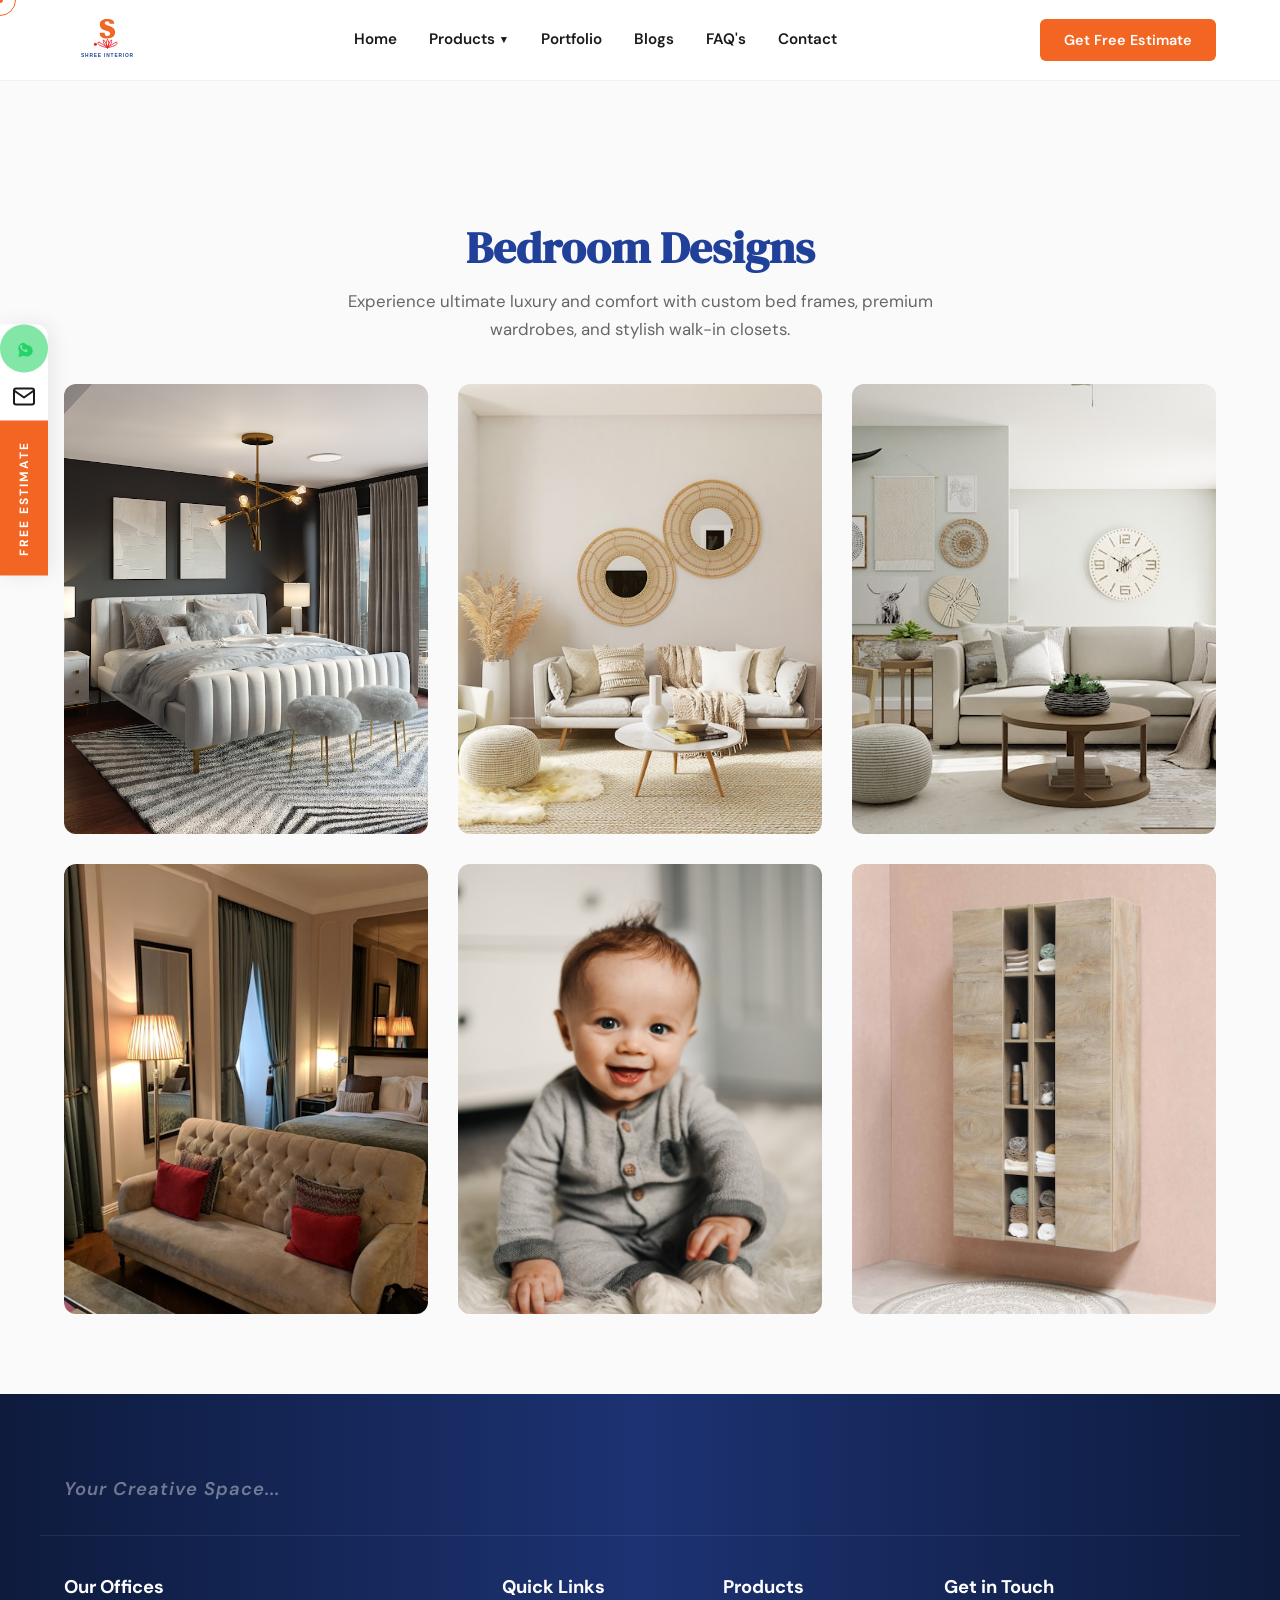
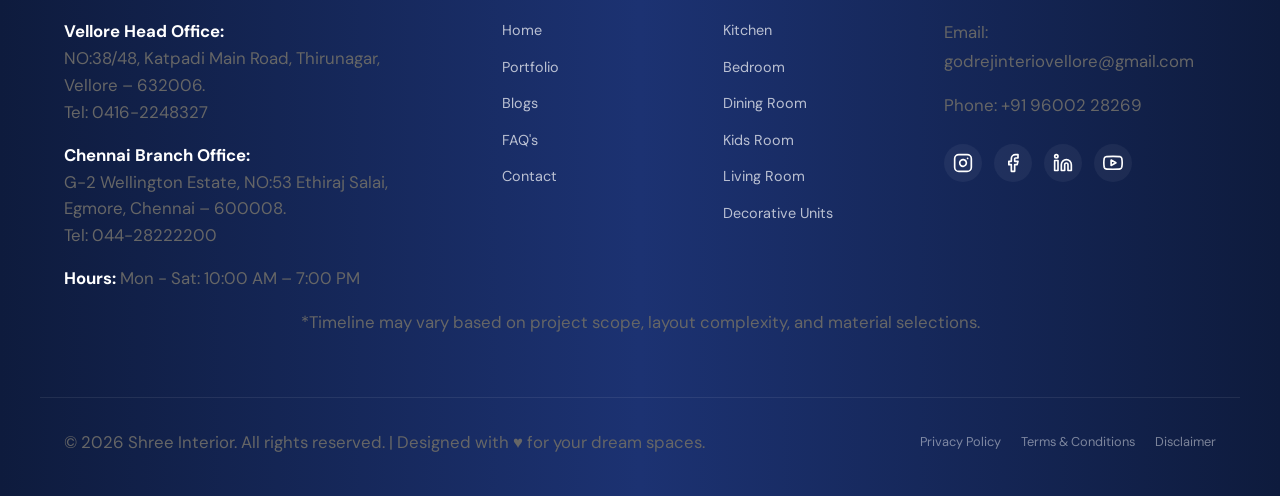
==== commit 43233a94: "Implement premium design enhancements (preloader, scroll reveal, hero video, parallax backgrounds)" ====
--- a/bedroom.html
+++ b/bedroom.html
@@ -49,6 +49,11 @@
   </style>
 </head>
 <body>
+  <!-- Preloader -->
+  <div class="preloader" id="preloader">
+    <img src="assets/images/logo.svg" alt="Shree Interior Logo" class="preloader__logo">
+  </div>
+
 
   <!-- 1. Custom Cursor (Desktop Only) -->
   <div class="custom-cursor" id="customCursor">
@@ -186,7 +191,7 @@
     <div class="portfolio-grid">
       
       <!-- Item -->
-      <div class="gallery__card">
+      <div class="gallery__card reveal-up">
         <img src="assets/images/portfolio/img_1.jpg" alt="Modern Royal Bedroom" loading="lazy">
         <div class="gallery__overlay">
           <h3 class="gallery__name">Modern Royal Bedroom</h3>
@@ -194,7 +199,7 @@
         </div>
       </div>
       <!-- Item -->
-      <div class="gallery__card">
+      <div class="gallery__card reveal-up">
         <img src="assets/images/portfolio/img_2.jpg" alt="Cozy Kids Bedroom" loading="lazy">
         <div class="gallery__overlay">
           <h3 class="gallery__name">Cozy Kids Bedroom</h3>
@@ -202,7 +207,7 @@
         </div>
       </div>
       <!-- Item -->
-      <div class="gallery__card">
+      <div class="gallery__card reveal-up">
         <img src="assets/images/portfolio/img_3.jpg" alt="Designer Walk-in Closet" loading="lazy">
         <div class="gallery__overlay">
           <h3 class="gallery__name">Designer Walk-in Closet</h3>
@@ -210,7 +215,7 @@
         </div>
       </div>
       <!-- Item -->
-      <div class="gallery__card">
+      <div class="gallery__card reveal-up">
         <img src="assets/images/portfolio/img_4.jpg" alt="Luxury Master Suite" loading="lazy">
         <div class="gallery__overlay">
           <h3 class="gallery__name">Luxury Master Suite</h3>
@@ -218,7 +223,7 @@
         </div>
       </div>
       <!-- Item -->
-      <div class="gallery__card">
+      <div class="gallery__card reveal-up">
         <img src="assets/images/portfolio/img_5.jpg" alt="Minimalist Guest Bedroom" loading="lazy">
         <div class="gallery__overlay">
           <h3 class="gallery__name">Minimalist Guest Bedroom</h3>
@@ -226,7 +231,7 @@
         </div>
       </div>
       <!-- Item -->
-      <div class="gallery__card">
+      <div class="gallery__card reveal-up">
         <img src="assets/images/portfolio/img_6.jpg" alt="Chic Wardrobe Integration" loading="lazy">
         <div class="gallery__overlay">
           <h3 class="gallery__name">Chic Wardrobe Integration</h3>
--- a/css/style.min.css
+++ b/css/style.min.css
@@ -1 +1 @@
-@import url('https://fonts.googleapis.com/css2?family=DM+Sans:wght@400;500;600;700&family=DM+Serif+Display:ital@0;1&display=swap');:root{--primary-orange:#F26522;--accent-red:#ED1C24;--brand-blue:#214099;--bg-light:#FAFAFA;--bg-warm:#F7F4F0;--bg-dark:#111111;--card-bg-dark:#1c1c1c;--text-dark:#1a1a1a;--text-light:#ffffff;--text-muted:#666666;--font-display:'DM Serif Display',serif;--font-body:'DM Sans',sans-serif;--transition-smooth:all 0.4s cubic-bezier(0.16,1,0.3,1);--transition-fast:all 0.25s ease;--box-shadow:0 4px 30px rgba(0,0,0,0.05);--box-shadow-hover:0 16px 40px rgba(0,0,0,0.1);--border-radius:12px;}*,*::before,*::after{box-sizing:border-box;margin:0;padding:0;}html{scroll-behavior:smooth;overflow-x:hidden;}body{font-family:var(--font-body);background-color:var(--bg-light);color:var(--text-dark);line-height:1.7;overflow-x:hidden;-webkit-font-smoothing:antialiased;}::-webkit-scrollbar{width:10px;}::-webkit-scrollbar-track{background:#f1f1f1;}::-webkit-scrollbar-thumb{background:var(--brand-blue);border-radius:5px;}::-webkit-scrollbar-thumb:hover{background:var(--primary-orange);}h1,h2,h3,h4,h5,h6{font-family:var(--font-display);color:var(--brand-blue);font-weight:400;line-height:1.2;}h1{font-size:clamp(2.5rem,5vw,4rem);}h2{font-size:clamp(1.8rem,3.5vw,3rem);}p{font-size:1.05rem;color:var(--text-muted);}strong{font-weight:700;}a{color:inherit;text-decoration:none;transition:var(--transition-fast);}.container{max-width:1200px;margin:0 auto;padding:0 24px;width:100%;}.section-padding{padding:100px 0;}@media (max-width:767px){.section-padding{padding:60px 0;}}.text-center{text-align:center;}.section-title{margin-bottom:16px;color:var(--brand-blue);}.section-subtitle{max-width:600px;margin:0 auto 50px;font-size:1.1rem;}.highlight{color:var(--primary-orange);}.btn{display:inline-block;font-family:var(--font-body);font-weight:600;font-size:0.95rem;padding:14px 32px;border-radius:8px;cursor:pointer;transition:var(--transition-fast);border:none;text-align:center;}.btn-primary{background-color:var(--primary-orange);color:var(--text-light);}.btn-primary:hover{background-color:var(--accent-red);transform:translateY(-2px);box-shadow:0 8px 20px rgba(242,101,34,0.25);}.btn-secondary{background-color:transparent;color:var(--brand-blue);border:2px solid var(--brand-blue);}.btn-secondary:hover{background-color:var(--brand-blue);color:var(--text-light);transform:translateY(-2px);}.custom-cursor{position:fixed;top:0;left:0;pointer-events:none;z-index:10000;opacity:0;transition:opacity 0.3s ease,transform 0.15s ease-out;}.cursor__dot{width:6px;height:6px;background-color:var(--primary-orange);border-radius:50%;position:absolute;top:0;left:0;transform:translate(-50%,-50%);transition:background-color 0.3s ease;}.cursor__ring{width:32px;height:32px;border:1.5px solid var(--primary-orange);border-radius:50%;position:absolute;top:0;left:0;transform:translate(-50%,-50%);transition:width 0.3s ease,height 0.3s ease,border-color 0.3s ease,background-color 0.3s ease;}.cursor--active{opacity:1;}.cursor--hover .cursor__ring{width:48px;height:48px;border-color:var(--brand-blue);background-color:rgba(33,64,153,0.05);}.cursor--hover .cursor__dot{background-color:var(--brand-blue);}.cursor--hidden{opacity:0 !important;}@media (hover:none),(pointer:coarse){.custom-cursor{display:none !important;}}.header{position:sticky;top:0;background-color:#ffffff;z-index:2000;transition:var(--transition-smooth);border-bottom:1px solid rgba(0,0,0,0.05);}.header--scrolled{box-shadow:0 10px 40px rgba(0,0,0,0.15);}.header__container{display:flex;justify-content:space-between;align-items:center;height:80px;}.header__logo-img{height:50px;display:block;}.header__nav-list{display:flex;gap:32px;list-style:none;}.nav__item-wrapper{position:relative;}.nav__item{font-weight:600;font-size:0.95rem;color:var(--text-dark);cursor:pointer;display:flex;align-items:center;gap:4px;}.nav__item:hover{color:var(--primary-orange);}.nav__arrow{font-size:0.65rem;transition:transform 0.3s ease;}.header__dropdown{position:absolute;top:100%;left:-20px;background-color:var(--text-light);min-width:220px;box-shadow:0 10px 40px rgba(0,0,0,0.1);border-radius:8px;opacity:0;visibility:hidden;transform:translateY(15px);transition:var(--transition-smooth);list-style:none;padding:10px 0;margin-top:15px;}.header__dropdown::before{content:'';position:absolute;top:-15px;left:0;width:100%;height:15px;}.nav__item--has-dropdown:hover .header__dropdown{opacity:1;visibility:visible;transform:translateY(0);}.nav__item--has-dropdown:hover .nav__arrow{transform:rotate(180deg);}.header__dropdown a{display:block;padding:12px 24px;font-size:0.9rem;font-weight:500;color:var(--text-dark);}.header__dropdown a:hover{background-color:var(--bg-warm);color:var(--primary-orange);padding-left:30px;}.header__cta-btn{background-color:var(--primary-orange);color:var(--text-light);border:none;font-family:var(--font-body);font-weight:600;font-size:0.9rem;padding:12px 24px;border-radius:6px;cursor:pointer;transition:var(--transition-fast);}.header__cta-btn:hover{background-color:var(--brand-blue);transform:translateY(-1px);}.header__hamburger{display:none;flex-direction:column;justify-content:space-between;width:24px;height:18px;background:transparent;border:none;cursor:pointer;}.header__hamburger span{width:100%;height:2.5px;background-color:var(--brand-blue);border-radius:2px;transition:var(--transition-fast);}.header__hamburger--open span:nth-child(1){transform:translateY(8px) rotate(45deg);}.header__hamburger--open span:nth-child(2){opacity:0;}.header__hamburger--open span:nth-child(3){transform:translateY(-8px) rotate(-45deg);}@media (max-width:1024px){.header__nav,.header__cta-btn{display:none;}.header__hamburger{display:flex;}}.mobile-drawer{position:fixed;top:0;right:-100%;width:100%;height:100vh;background-color:rgba(0,0,0,0.4);z-index:3000;transition:var(--transition-smooth);}.mobile-drawer--open{right:0;}.mobile-drawer__content{position:absolute;top:0;right:0;width:80%;max-width:380px;height:100%;background-color:var(--text-light);box-shadow:-10px 0 40px rgba(0,0,0,0.15);padding:40px 30px;display:flex;flex-direction:column;justify-content:space-between;overflow-y:auto;}.mobile-drawer__header{margin-bottom:40px;}.mobile-drawer__logo-img{height:45px;}.mobile-drawer__list{list-style:none;display:flex;flex-direction:column;gap:24px;}.mobile-drawer__list a,.mobile-drawer__products-toggle{font-size:1.15rem;font-weight:600;color:var(--text-dark);text-align:left;background:transparent;border:none;width:100%;cursor:pointer;display:flex;align-items:center;justify-content:space-between;}.mobile-drawer__products-toggle .nav__arrow{transition:transform 0.3s ease;}.mobile-drawer__products-toggle--open .nav__arrow{transform:rotate(180deg);}.mobile-drawer__products-list{list-style:none;padding-left:20px;max-height:0;overflow:hidden;transition:max-height 0.4s ease;display:flex;flex-direction:column;gap:16px;margin-top:16px;}.mobile-drawer__products-list a{font-size:1rem;font-weight:500;color:var(--text-muted);}.mobile-drawer__actions{display:flex;flex-direction:column;gap:12px;margin-top:40px;}.mobile-action-btn{display:flex;align-items:center;justify-content:center;gap:10px;padding:14px;border-radius:8px;font-weight:600;font-size:0.95rem;cursor:pointer;border:none;transition:var(--transition-fast);}.mobile-action-btn--whatsapp{background-color:#25D366;color:var(--text-light);position:relative;}.mobile-action-btn--email{background-color:var(--brand-blue);color:var(--text-light);}.mobile-action-btn--estimate{background-color:var(--primary-orange);color:var(--text-light);}.mobile-action-btn:hover{opacity:0.9;}.side-rail{position:fixed;left:0;top:50%;transform:translateY(-50%);background-color:var(--text-light);box-shadow:4px 0 20px rgba(0,0,0,0.08);border-radius:0 12px 12px 0;display:flex;flex-direction:column;z-index:900;overflow:visible;}.side-rail__link{width:48px;height:48px;display:flex;align-items:center;justify-content:center;color:var(--text-dark);position:relative;}.side-rail__link--whatsapp{background-color:transparent;color:#25D366;border-radius:50%;}.side-rail__link--whatsapp:hover{background-color:#25D366;color:var(--text-light);}.pulse-glow{position:absolute;top:50%;left:50%;transform:translate(-50%,-50%);width:100%;height:100%;border-radius:50%;background-color:rgba(37,211,102,0.35);pointer-events:none;z-index:-1;animation:whatsappGlow 3s infinite ease-out;}.pulse-glow:nth-child(2){animation-delay:1.5s;}@keyframes whatsappGlow{0%{width:100%;height:100%;opacity:0.8;}100%{width:250%;height:250%;opacity:0;}}.side-rail__link--email:hover{background-color:var(--brand-blue);color:var(--text-light);}.side-rail__estimate{background-color:var(--primary-orange);color:var(--text-light);border:none;writing-mode:vertical-rl;text-orientation:mixed;transform:rotate(180deg);padding:20px 14px;font-family:var(--font-body);font-weight:700;font-size:0.75rem;letter-spacing:2px;text-transform:uppercase;cursor:pointer;transition:var(--transition-fast);}.side-rail__estimate:hover{background-color:var(--accent-red);}@media (max-width:767px){.side-rail{position:fixed;left:auto;right:20px;bottom:80px;top:auto;transform:none;border-radius:30px;gap:8px;background-color:transparent;box-shadow:none;display:flex;flex-direction:column;align-items:center;}.side-rail__link{width:42px;height:42px;border-radius:50%;color:var(--text-light);box-shadow:0 4px 15px rgba(0,0,0,0.15);}.side-rail__link--whatsapp{background-color:#25D366;color:var(--text-light);order:3;}.side-rail__link--email{background-color:var(--brand-blue);order:2;}.side-rail__estimate{order:1;writing-mode:vertical-rl;text-orientation:mixed;transform:rotate(180deg);padding:15px 0;border-radius:21px;font-size:0.65rem;box-shadow:0 4px 15px rgba(0,0,0,0.15);white-space:nowrap;width:42px;height:auto;display:flex;align-items:center;justify-content:center;}}.hero{min-height:calc(100vh - 80px);position:relative;display:flex;align-items:center;overflow:hidden;background-color:var(--bg-warm);padding:60px 0;}.hero__container{position:relative;z-index:2;width:100%;}.hero__grid-layout{display:grid;grid-template-columns:1.15fr 0.85fr;gap:48px;align-items:center;width:100%;}.hero__text-col{display:flex;flex-direction:column;padding-left:40px;}.hero__headline{font-size:clamp(2rem,4vw,3.4rem);line-height:1.15;text-transform:uppercase;margin-bottom:24px;}.hero__color-cycle{font-family:inherit;font-size:inherit;font-weight:inherit;animation:colorCycle 7.5s infinite;}.hero__subtitle{font-size:1.1rem;margin-bottom:36px;line-height:1.8;color:var(--text-muted);}.hero__stats{display:grid;grid-template-columns:repeat(3,1fr);gap:16px;margin-bottom:40px;}.hero__stat{display:flex;flex-direction:column;padding:16px 20px;border:1px solid rgba(33,64,153,0.1);border-radius:var(--border-radius);background-color:rgba(255,255,255,0.8);backdrop-filter:blur(5px);box-shadow:0 4px 15px rgba(0,0,0,0.02);transition:var(--transition-smooth);}.hero__stat:hover{border-color:rgba(242,101,34,0.3);background-color:#ffffff;box-shadow:0 8px 25px rgba(33,64,153,0.05);}.hero__stat-value-wrapper{display:flex;align-items:baseline;gap:2px;}.hero__stat-value{font-family:var(--font-display);font-size:2rem;color:var(--brand-blue);line-height:1.2;}.hero__stat-suffix{font-family:var(--font-display);font-size:1.1rem;color:var(--primary-orange);font-weight:bold;}.hero__stat-label{font-size:0.75rem;font-weight:700;text-transform:uppercase;letter-spacing:1px;color:var(--text-muted);margin-top:4px;}.hero__cta{display:flex;gap:16px;flex-wrap:wrap;}.hero__image-col{position:relative;width:100%;height:100%;display:flex;justify-content:center;align-items:center;}.hero__image-wrapper{position:relative;width:100%;height:520px;border-radius:20px;overflow:hidden;box-shadow:0 20px 45px rgba(0,0,0,0.12);border:4px solid #ffffff;transition:var(--transition-smooth);}.hero__image-wrapper:hover{transform:scale(1.02);box-shadow:0 30px 60px rgba(242,101,34,0.15);}.hero__image{width:100%;height:100%;object-fit:cover;transition:transform 0.8s cubic-bezier(0.16,1,0.3,1);}.hero__image-wrapper:hover .hero__image{transform:scale(1.05);}.hero__image-overlay{position:absolute;inset:0;background:linear-gradient(to top,rgba(0,0,0,0.15),transparent);pointer-events:none;}@media (max-width:1024px){.hero{padding:40px 0;}.hero__grid-layout{grid-template-columns:1fr;gap:40px;}.hero__text-col{padding-left:0;text-align:center;align-items:center;}.hero__stats{width:100%;max-width:600px;}.hero__image-wrapper{height:400px;max-width:600px;}.hero__cta{justify-content:center;}}@media (max-width:480px){.hero__stats{grid-template-columns:repeat(2,1fr);}}.process-flow{background-color:var(--bg-light);}.process-flow__track{display:flex;justify-content:space-between;align-items:flex-start;gap:0;padding:40px 0;}.process-flow__step{display:flex;flex-direction:column;align-items:center;text-align:center;flex:1;position:relative;opacity:0.3;transform:translateY(30px);transition:all 0.6s cubic-bezier(0.16,1,0.3,1);}.process-flow__step--active{opacity:1;transform:translateY(0);}.process-flow__icon{width:64px;height:64px;border-radius:50%;background-color:var(--text-light);border:2px solid #e0e0e0;display:flex;align-items:center;justify-content:center;margin-bottom:20px;color:var(--text-muted);transition:var(--transition-smooth);}.process-flow__step--active .process-flow__icon{border-color:var(--primary-orange);color:var(--primary-orange);box-shadow:0 0 0 6px rgba(242,101,34,0.15);}.process-flow__connector{position:absolute;top:32px;left:calc(50% + 32px);width:calc(100% - 64px);height:2px;background-color:#e0e0e0;z-index:1;}.process-flow__connector::after{content:'';position:absolute;top:0;left:0;height:100%;width:0;background-color:var(--primary-orange);transition:width 0.8s ease;}.process-flow__step--active .process-flow__connector::after{width:100%;}.process-flow__title{font-family:var(--font-body);font-weight:700;font-size:1rem;margin-bottom:8px;color:var(--text-dark);}.process-flow__desc{font-size:0.85rem;color:var(--text-muted);padding:0 12px;max-width:200px;}.process-flow__note{font-size:0.85rem;margin-top:30px;}@media (max-width:767px){.process-flow__track{flex-direction:column;align-items:flex-start;gap:40px;max-width:500px;margin:0 auto;padding-left:20px;padding-right:20px;}.process-flow__step{display:flex;flex-direction:column;align-items:flex-start;text-align:left;padding-left:84px;width:100%;max-width:100%;min-height:80px;position:relative;}.process-flow__icon{position:absolute;left:0;top:0;margin-bottom:0;z-index:2;}.process-flow__connector{top:64px;left:31px;width:2px;height:calc(100% + 40px - 64px);z-index:1;}.process-flow__connector::after{content:'';position:absolute;top:0;left:0;width:100%;height:0;background-color:var(--primary-orange);transition:height 0.8s ease;}.process-flow__step--active .process-flow__connector::after{height:100%;}.process-flow__desc{padding:0;max-width:100%;}}.services-grid-section{background-color:var(--text-light);}.services-grid{display:grid;grid-template-columns:repeat(3,1fr);gap:24px;}.services-grid__card{background-color:var(--text-light);border:1px solid rgba(0,0,0,0.05);border-radius:var(--border-radius);padding:40px 30px;position:relative;overflow:hidden;cursor:pointer;transition:var(--transition-smooth);display:flex;flex-direction:column;min-height:280px;}.services-grid__card:hover{transform:translateY(-8px);box-shadow:var(--box-shadow-hover);border-color:rgba(242,101,34,0.3);}.services-grid__number{position:absolute;top:10px;right:20px;font-family:var(--font-display);font-size:5.5rem;color:rgba(33,64,153,0.04);line-height:1;transition:var(--transition-smooth);user-select:none;}.services-grid__card:hover .services-grid__number{color:rgba(242,101,34,0.08);transform:scale(1.08);}.services-grid__icon{width:60px;height:60px;border-radius:50%;background-color:rgba(242,101,34,0.06);display:flex;align-items:center;justify-content:center;margin-bottom:24px;color:var(--primary-orange);transition:var(--transition-smooth);}.services-grid__icon svg{width:26px;height:26px;stroke:var(--primary-orange);transition:stroke 0.3s ease;}.services-grid__card:hover .services-grid__icon{background-color:var(--primary-orange);color:var(--text-light);}.services-grid__card:hover .services-grid__icon svg{stroke:var(--text-light);}.services-grid__title{font-size:1.4rem;margin-bottom:12px;transition:var(--transition-fast);}.services-grid__desc{font-size:0.95rem;color:var(--text-muted);line-height:1.7;}@media (max-width:1024px){.services-grid{grid-template-columns:repeat(2,1fr);}.services-grid__card{grid-column:auto !important;}}@media (max-width:767px){.services-grid{grid-template-columns:1fr;}.services-grid__card{grid-column:auto !important;padding:30px 24px;}}.accordion-section{background-color:var(--bg-warm);}.accordion-section__eyebrow{display:block;font-weight:700;font-size:0.8rem;letter-spacing:2px;color:var(--primary-orange);margin-bottom:12px;}.accordion{max-width:900px;margin:0 auto;display:flex;flex-direction:column;gap:12px;}.accordion__item{border-bottom:1px solid rgba(0,0,0,0.08);transition:background-color 0.3s ease,margin 0.3s ease,border-radius 0.3s ease,box-shadow 0.3s ease,border-color 0.3s ease;padding:0 24px;}.accordion__header{display:flex;align-items:center;padding:24px 0;cursor:pointer;transition:var(--transition-fast);}.accordion__num{font-family:var(--font-display);font-size:1.25rem;color:var(--primary-orange);width:44px;flex-shrink:0;}.accordion__icon{margin-right:20px;color:var(--primary-orange);display:flex;align-items:center;flex-shrink:0;}.accordion__icon svg{stroke:var(--primary-orange);}.accordion__title{font-size:1.3rem;flex-grow:1;}.accordion__toggle{font-size:1.6rem;font-weight:400;color:var(--text-muted);transition:var(--transition-fast);line-height:1;flex-shrink:0;}.accordion__item--open{background-color:var(--text-light);border-radius:12px;box-shadow:0 10px 30px rgba(33,64,153,0.05);border-bottom-color:transparent;margin:8px 0;}.accordion__item--open .accordion__toggle{transform:rotate(45deg);color:var(--primary-orange);}.accordion__body{max-height:0;overflow:hidden;transition:max-height 0.4s cubic-bezier(0.16,1,0.3,1);}.accordion__body-inner{padding:0 0px 24px 64px;}.accordion__desc{font-size:1rem;margin-bottom:20px;color:var(--text-muted);}.accordion__features{display:flex;flex-wrap:wrap;gap:20px;}.accordion__feature{display:flex;align-items:center;gap:8px;font-size:0.9rem;font-weight:600;color:var(--text-dark);}.accordion__bullet{width:8px;height:8px;border-radius:50%;background-color:var(--accent-red);display:inline-block;}@media (max-width:767px){.accordion__item{padding:0 16px;}.accordion__body-inner{padding-left:44px;padding-right:0;}.accordion__features{flex-direction:column;gap:12px;}}.gallery{background-color:var(--text-light);overflow:hidden;padding:80px 0;}.gallery__container-relative{position:relative;margin-top:40px;width:100%;}.gallery__drag-badge{position:absolute;width:90px;height:90px;background-color:#000000;color:#ffffff;border-radius:50%;display:flex;align-items:center;justify-content:center;font-family:var(--font-body);font-weight:600;font-size:0.85rem;text-transform:uppercase;letter-spacing:1px;pointer-events:none;z-index:100;opacity:0;transform:translate(-50%,-50%) scale(0.7);transition:opacity 0.3s cubic-bezier(0.16,1,0.3,1),transform 0.3s cubic-bezier(0.16,1,0.3,1);box-shadow:0 8px 25px rgba(0,0,0,0.3);}.gallery__container-relative:hover .gallery__drag-badge{opacity:1;transform:translate(-50%,-50%) scale(1);}.gallery__track{display:flex;gap:24px;padding:10px 40px;cursor:grab;user-select:none;transition:transform 0.1s ease-out;will-change:transform;}.gallery__track.grabbing{cursor:grabbing;}.gallery__card{width:360px !important;height:480px !important;position:relative;border-radius:var(--border-radius);overflow:hidden;flex-shrink:0;}.gallery__card img{width:100%;height:100%;object-fit:cover;transition:transform 0.6s cubic-bezier(0.16,1,0.3,1);}.gallery__card:hover img{transform:scale(1.06);}.gallery__overlay{position:absolute;inset:0;background:linear-gradient(to top,rgba(0,0,0,0.8) 0%,rgba(0,0,0,0.2) 60%,transparent 100%);display:flex;flex-direction:column;justify-content:flex-end;padding:30px;color:var(--text-light);opacity:0;transform:translateY(15px);transition:var(--transition-smooth);}.gallery__card:hover .gallery__overlay{opacity:1;transform:translateY(0);}.gallery__name{font-size:1.3rem;color:var(--text-light);margin-bottom:4px;}.gallery__category{font-size:0.8rem;font-weight:700;text-transform:uppercase;letter-spacing:1px;color:var(--primary-orange);}@media (max-width:767px){.gallery__drag-badge{display:none !important;}.gallery__track{overflow-x:auto;scroll-snap-type:x mandatory;cursor:default;padding:10px 20px;}.gallery__card{width:290px !important;height:380px !important;scroll-snap-align:start;}.gallery__overlay{opacity:1;transform:none;}}.why-us{background-color:var(--bg-warm);color:var(--text-dark);}.why-us .section-title{color:var(--brand-blue);}.why-us .section-subtitle{color:var(--text-muted);}.why-us__grid{display:grid;grid-template-columns:repeat(3,1fr);gap:30px;}.why-us__item{text-align:center;padding:35px 25px;background-color:transparent;border-radius:var(--border-radius);border:1px solid transparent;transition:var(--transition-smooth);}.why-us__item:hover{background-color:#ffffff;border-color:rgba(0,0,0,0.03);box-shadow:0 20px 40px rgba(33,64,153,0.08);transform:translateY(-5px);}.why-us__item-icon{width:64px;height:64px;border-radius:50%;background-color:rgba(242,101,34,0.08);display:flex;align-items:center;justify-content:center;margin:0 auto 20px;color:var(--primary-orange);transition:var(--transition-smooth);}.why-us__item-icon svg{width:28px;height:28px;stroke:var(--primary-orange);transition:stroke 0.3s ease;}.why-us__item:hover .why-us__item-icon{background-color:var(--primary-orange);color:#ffffff;}.why-us__item:hover .why-us__item-icon svg{stroke:#ffffff;}.why-us__item-title{color:var(--brand-blue);font-size:1.25rem;margin-bottom:12px;transition:var(--transition-fast);}.why-us__item-desc{font-size:0.95rem;color:var(--text-muted);line-height:1.6;}@media (max-width:1024px){.why-us__grid{grid-template-columns:repeat(2,1fr);}}@media (max-width:767px){.why-us__grid{grid-template-columns:1fr;gap:30px;}}.testimonials{background-color:var(--bg-light);position:relative;}.testimonials__slider-wrapper{position:relative;display:flex;align-items:center;justify-content:center;gap:24px;max-width:900px;margin:0 auto;width:100%;}.testimonials__slider{flex-grow:1;overflow:hidden;position:relative;background-color:#ffffff;border-radius:16px;box-shadow:0 10px 30px rgba(0,0,0,0.04);border:1px solid rgba(0,0,0,0.03);min-height:280px;}.testimonials__track{position:relative;width:100%;height:100%;}.testimonials__slide{position:absolute;top:0;left:0;width:100%;height:100%;padding:40px 50px;opacity:0;visibility:hidden;transition:opacity 0.5s ease,visibility 0.5s ease;display:flex;flex-direction:column;justify-content:center;align-items:center;text-align:center;}.testimonials__slide--active{position:relative;opacity:1;visibility:visible;}.testimonials__quote-icon{font-size:4rem;color:rgba(242,101,34,0.15);line-height:1;font-family:var(--font-display);margin-bottom:-15px;}.testimonials__quote{font-size:1.1rem;line-height:1.7;margin-bottom:24px;color:var(--text-dark);font-style:italic;max-width:700px;}.testimonials__stars{color:#FFB800;font-size:1.1rem;margin-bottom:12px;}.testimonials__author{font-weight:700;font-size:1.1rem;color:var(--brand-blue);margin-bottom:4px;}.testimonials__role{font-size:0.85rem;color:var(--text-muted);}.testimonials__nav-btn{width:48px;height:48px;border-radius:50%;display:flex;align-items:center;justify-content:center;cursor:pointer;transition:var(--transition-fast);flex-shrink:0;border:none;background:transparent;}.testimonials__nav-btn--prev{border:2px solid var(--brand-blue);color:var(--brand-blue);background-color:transparent;}.testimonials__nav-btn--prev:hover{background-color:var(--brand-blue);color:#ffffff;}.testimonials__nav-btn--next{background-color:var(--primary-orange);color:#ffffff;}.testimonials__nav-btn--next:hover{background-color:var(--accent-red);transform:scale(1.05);}.testimonials__dots{display:flex;justify-content:center;gap:8px;margin-top:30px;}.testimonials__dot{width:8px;height:8px;border-radius:50%;background-color:#e0e0e0;cursor:pointer;transition:var(--transition-fast);}.testimonials__dot--active{background-color:var(--primary-orange);width:24px;border-radius:4px;}@media (max-width:767px){.testimonials__slider-wrapper{flex-direction:column;gap:16px;}.testimonials__nav-btn{display:none;}.testimonials__slide{padding:30px 20px;}.testimonials__quote{font-size:1rem;}}.blog-preview{background-color:var(--text-light);}.blog-preview__grid{display:grid;grid-template-columns:repeat(3,1fr);gap:30px;}.blog-preview__card{background-color:var(--bg-light);border-radius:var(--border-radius);overflow:hidden;box-shadow:var(--box-shadow);border:1px solid rgba(0,0,0,0.03);transition:var(--transition-smooth);}.blog-preview__card:hover{transform:translateY(-6px);box-shadow:var(--box-shadow-hover);}.blog-preview__img{width:100%;height:240px;object-fit:cover;}.blog-preview__body{padding:30px;}.blog-preview__date{font-size:0.85rem;font-weight:600;color:var(--primary-orange);display:block;margin-bottom:10px;}.blog-preview__title{font-size:1.2rem;margin-bottom:16px;line-height:1.4;}.blog-preview__link{font-weight:700;font-size:0.9rem;color:var(--brand-blue);}.blog-preview__link:hover{color:var(--primary-orange);margin-left:4px;}@media (max-width:1024px){.blog-preview__grid{grid-template-columns:repeat(2,1fr);}}@media (max-width:767px){.blog-preview__grid{grid-template-columns:1fr;}}.faq{background-color:var(--bg-warm);}.faq__list{max-width:800px;margin:0 auto 40px;}.faq__item{background-color:var(--text-light);border-radius:8px;margin-bottom:16px;box-shadow:var(--box-shadow);overflow:hidden;}.faq__question{display:flex;justify-content:space-between;align-items:center;padding:24px;font-weight:700;font-size:1.05rem;color:var(--brand-blue);cursor:pointer;}.faq__chevron{transition:transform 0.3s ease;color:var(--text-muted);}.faq__item--open .faq__chevron{transform:rotate(180deg);color:var(--primary-orange);}.faq__answer{max-height:0;overflow:hidden;transition:max-height 0.3s ease-out;}.faq__answer p{padding:0 24px 24px;font-size:0.95rem;line-height:1.6;}.faq__view-all{font-weight:700;color:var(--primary-orange);}.faq__view-all:hover{color:var(--brand-blue);}.blog__view-all{display:inline-block;font-weight:700;color:var(--primary-orange);transition:var(--transition-fast);}.blog__view-all:hover{color:var(--brand-blue);}.cta-band{background-color:var(--brand-blue);color:var(--text-light);padding:80px 0;}.cta-band__container{display:grid;grid-template-columns:1fr 1.2fr;gap:48px;align-items:center;}.cta-band__content{display:flex;flex-direction:column;align-items:flex-start;text-align:left;}.cta-band__content h2{color:var(--text-light);font-size:clamp(1.8rem,3vw,2.6rem);margin-bottom:16px;line-height:1.2;font-family:var(--font-display);}.cta-band__content p{color:rgba(255,255,255,0.85);margin-bottom:28px;font-size:1.05rem;}.cta-band__maps{display:grid;grid-template-columns:repeat(2,1fr);gap:20px;width:100%;}.cta-band__map-card{background:rgba(255,255,255,0.08);padding:12px;border-radius:12px;border:1px solid rgba(255,255,255,0.15);display:flex;flex-direction:column;gap:10px;}.cta-band__map-title{font-size:0.85rem;font-weight:700;text-transform:uppercase;letter-spacing:1px;color:var(--primary-orange);font-family:var(--font-body);}.cta-band__iframe{width:100%;height:180px;border-radius:8px;border:none;}@media (max-width:991px){.cta-band__container{grid-template-columns:1fr;gap:40px;}.cta-band__content{align-items:center;text-align:center;}}@media (max-width:480px){.cta-band__maps{grid-template-columns:1fr;}.cta-band__iframe{height:150px;}}.footer{background:linear-gradient(to right,#0e1b3d 0%,#1c3272 50%,#0e1b3d 100%);color:rgba(255,255,255,0.7);padding:80px 0 40px;font-size:0.9rem;}.footer__top{border-bottom:1px solid rgba(255,255,255,0.08);padding-bottom:30px;margin-bottom:40px;}.footer__logo-img{height:50px;margin-bottom:8px;}.footer__tagline{font-size:1rem;font-style:italic;color:rgba(255,255,255,0.4);}.footer__grid{display:grid;grid-template-columns:2.2fr 1fr 1fr 1.5fr;gap:40px;}.footer__heading{color:var(--text-light);font-size:1.15rem;margin-bottom:20px;font-family:var(--font-body);font-weight:700;}.footer__office-item{margin-bottom:16px;line-height:1.6;}.footer__office-item strong{color:var(--text-light);}.footer__office-item a{color:inherit;}.footer__office-item a:hover{color:var(--primary-orange);}.footer__nav-list{list-style:none;display:flex;flex-direction:column;gap:12px;}.footer__nav-list a{color:rgba(255,255,255,0.7);}.footer__nav-list a:hover{color:var(--primary-orange);padding-left:4px;}.footer__contact-item{margin-bottom:16px;}.footer__contact-item a{color:inherit;}.footer__contact-item a:hover{color:var(--primary-orange);}.footer__social{display:flex;gap:12px;margin-top:24px;}.footer__social-link{width:38px;height:38px;border-radius:50%;background-color:rgba(255,255,255,0.05);display:flex;align-items:center;justify-content:center;color:var(--text-light);transition:var(--transition-fast);}.footer__social-link:hover{background-color:var(--primary-orange);transform:translateY(-3px);}.footer__bottom{border-top:1px solid rgba(255,255,255,0.08);padding-top:30px;margin-top:60px;font-size:0.8rem;color:rgba(255,255,255,0.4);}.footer__bottom-flex{display:flex;justify-content:space-between;align-items:center;flex-wrap:wrap;gap:16px;width:100%;}.footer__policy-links{display:flex;gap:20px;}.footer__policy-links a{color:rgba(255,255,255,0.45);transition:var(--transition-fast);}.footer__policy-links a:hover{color:var(--primary-orange);}@media (max-width:767px){.footer__bottom-flex{flex-direction:column;text-align:center;}.footer__policy-links{justify-content:center;flex-wrap:wrap;gap:12px;}}@media (max-width:1024px){.footer__grid{grid-template-columns:1.5fr 1fr 1fr;}.footer__col:nth-child(1){grid-column:span 3;}}@media (max-width:767px){.footer__grid{grid-template-columns:1fr;gap:30px;}.footer__col:nth-child(1){grid-column:auto;}}.modal{position:fixed;inset:0;z-index:5000;display:flex;align-items:center;justify-content:center;opacity:0;visibility:hidden;transition:var(--transition-smooth);}.modal--open{opacity:1;visibility:visible;}.modal__overlay{position:absolute;inset:0;background-color:rgba(0,0,0,0.5);backdrop-filter:blur(4px);}.modal__content{position:relative;background-color:var(--text-light);border-radius:16px;padding:40px;max-width:500px;width:90%;max-height:90vh;overflow-y:auto;z-index:5100;transform:scale(0.92);transition:transform 0.4s cubic-bezier(0.16,1,0.3,1);box-shadow:0 20px 50px rgba(0,0,0,0.15);}.modal--open .modal__content{transform:scale(1);}.modal__header{display:flex;justify-content:space-between;align-items:center;margin-bottom:24px;}.modal__header h2{font-size:1.5rem;}.modal__close{background:transparent;border:none;font-size:2rem;line-height:1;color:var(--text-muted);cursor:pointer;transition:var(--transition-fast);}.modal__close:hover{color:var(--primary-orange);}.form-group{margin-bottom:16px;}.form-group label{display:block;font-size:0.85rem;font-weight:600;margin-bottom:6px;color:var(--text-dark);}.form-group input,.form-group select,.form-group textarea{width:100%;padding:12px 16px;border:1px solid #dcdcdc;border-radius:6px;font-family:var(--font-body);font-size:0.95rem;transition:var(--transition-fast);}.form-group input:focus,.form-group select:focus,.form-group textarea:focus{outline:none;border-color:var(--primary-orange);box-shadow:0 0 0 3px rgba(242,101,34,0.1);}.modal__submit-btn{background-color:var(--primary-orange);color:var(--text-light);width:100%;border:none;padding:14px;border-radius:6px;font-family:var(--font-body);font-weight:700;font-size:1rem;cursor:pointer;transition:var(--transition-fast);margin-top:10px;}.modal__submit-btn:hover{background-color:var(--accent-red);}.modal__success{display:none;text-align:center;padding:20px 0;}.modal__success-icon{margin-bottom:16px;}.modal__success h3{font-size:1.6rem;margin-bottom:8px;}.modal__success p{font-size:1rem;}.modal__form-fields--hidden{display:none;}.modal__success--visible{display:block;}.scroll-top{position:fixed;bottom:30px;right:30px;z-index:100;width:48px;height:48px;border-radius:50%;background-color:var(--text-light);box-shadow:0 4px 15px rgba(0,0,0,0.15);display:flex;align-items:center;justify-content:center;cursor:pointer;opacity:0;visibility:hidden;transform:translateY(20px);transition:var(--transition-smooth);overflow:hidden;}.scroll-top::after{content:'';position:absolute;top:2px;left:2px;width:calc(100% - 4px);height:calc(100% - 4px);background:linear-gradient(135deg,rgba(255,255,255,0.45) 0%,rgba(255,255,255,0.1) 40%,transparent 60%);border-radius:50%;pointer-events:none;z-index:3;}.scroll-top--visible{opacity:1;visibility:visible;transform:translateY(0);}.scroll-top__fill{position:absolute;bottom:0;left:0;width:100%;height:0%;background-color:var(--primary-orange);transition:height 0.15s ease-out;z-index:0;}.scroll-top__fill::before{content:'';position:absolute;top:-8px;left:0;width:200%;height:12px;background-image:url("data:image/svg+xml,%3Csvg xmlns='http://www.w3.org/2000/svg' viewBox='0 0 120 28'%3E%3Cpath d='M0 15 C 15 15,15 5,30 5 C 45 5,45 15,60 15 C 75 15,75 5,90 5 C 105 5,105 15,120 15 L 120 28 L 0 28 Z' fill='%23F26522'/%3E%3C/svg%3E");background-size:50% 100%;background-repeat:repeat-x;animation:water-wave-move 1.5s infinite linear;z-index:2;}.scroll-top__fill::after{content:'';position:absolute;top:-6px;left:0;width:200%;height:12px;background-image:url("data:image/svg+xml,%3Csvg xmlns='http://www.w3.org/2000/svg' viewBox='0 0 120 28'%3E%3Cpath d='M0 15 C 15 15,15 5,30 5 C 45 5,45 15,60 15 C 75 15,75 5,90 5 C 105 5,105 15,120 15 L 120 28 L 0 28 Z' fill='%23ED1C24' opacity='0.45'/%3E%3C/svg%3E");background-size:50% 100%;background-repeat:repeat-x;animation:water-wave-move 2.2s infinite linear reverse;z-index:1;}@keyframes water-wave-move{0%{transform:translateX(0);}100%{transform:translateX(-50%);}}.scroll-top__svg{position:absolute;inset:0;width:48px;height:48px;z-index:1;pointer-events:none;}.scroll-top__arrow{font-size:1.1rem;color:var(--text-dark);font-weight:bold;z-index:4;transition:color 0.25s ease;}.scroll-top--filled .scroll-top__arrow{color:var(--text-light);}@media (max-width:767px){.scroll-top{bottom:20px;right:20px;}}.promo-popup{position:fixed;bottom:-120px;left:50%;transform:translateX(-50%);width:90%;max-width:768px;background:rgba(255,255,255,0.85);backdrop-filter:blur(15px);-webkit-backdrop-filter:blur(15px);border:1px solid rgba(255,255,255,0.4);box-shadow:0 10px 40px rgba(0,0,0,0.15);border-radius:16px;padding:16px 28px;z-index:1050;display:flex;justify-content:space-between;align-items:center;transition:bottom 0.5s cubic-bezier(0.16,1,0.3,1),opacity 0.5s ease;opacity:0;pointer-events:none;}.promo-popup--visible{bottom:30px;opacity:1;pointer-events:auto;}.promo-popup__content{display:flex;width:100%;align-items:center;justify-content:space-between;gap:20px;position:relative;}.promo-popup__close{background:transparent;border:none;font-size:1.6rem;line-height:1;color:var(--text-muted);cursor:pointer;order:3;margin-left:8px;transition:var(--transition-fast);}.promo-popup__close:hover{color:var(--primary-orange);}.promo-popup__text{font-family:var(--font-body);font-weight:600;font-size:0.95rem;color:var(--brand-blue);margin:0;flex-grow:1;}.promo-popup__btn{padding:10px 20px;font-size:0.85rem;white-space:nowrap;flex-shrink:0;}@media (max-width:767px){.promo-popup{flex-direction:column;align-items:flex-start;padding:20px;bottom:-250px;}.promo-popup--visible{bottom:20px;}.promo-popup__content{flex-direction:column;align-items:flex-start;gap:12px;}.promo-popup__close{position:absolute;top:-10px;right:-10px;margin:0;}.promo-popup__btn{width:100%;}}@keyframes colorCycle{0%,100%{color:var(--primary-orange);}33%{color:var(--accent-red);}66%{color:var(--brand-blue);}}@keyframes fadeInUp{from{opacity:0;transform:translateY(30px);}to{opacity:1;transform:translateY(0);}}+@import url('https://fonts.googleapis.com/css2?family=DM+Sans:wght@400;500;600;700&family=DM+Serif+Display:ital@0;1&display=swap');:root{--primary-orange:#F26522;--accent-red:#ED1C24;--brand-blue:#214099;--bg-light:#FAFAFA;--bg-warm:#F7F4F0;--bg-dark:#111111;--card-bg-dark:#1c1c1c;--text-dark:#1a1a1a;--text-light:#ffffff;--text-muted:#666666;--font-display:'DM Serif Display',serif;--font-body:'DM Sans',sans-serif;--transition-smooth:all 0.4s cubic-bezier(0.16,1,0.3,1);--transition-fast:all 0.25s ease;--box-shadow:0 4px 30px rgba(0,0,0,0.05);--box-shadow-hover:0 16px 40px rgba(0,0,0,0.1);--border-radius:12px;}*,*::before,*::after{box-sizing:border-box;margin:0;padding:0;}html{scroll-behavior:smooth;overflow-x:hidden;}body{font-family:var(--font-body);background-color:var(--bg-light);color:var(--text-dark);line-height:1.7;overflow-x:hidden;-webkit-font-smoothing:antialiased;}::-webkit-scrollbar{width:10px;}::-webkit-scrollbar-track{background:#f1f1f1;}::-webkit-scrollbar-thumb{background:var(--brand-blue);border-radius:5px;}::-webkit-scrollbar-thumb:hover{background:var(--primary-orange);}h1,h2,h3,h4,h5,h6{font-family:var(--font-display);color:var(--brand-blue);font-weight:400;line-height:1.2;}h1{font-size:clamp(2.5rem,5vw,4rem);}h2{font-size:clamp(1.8rem,3.5vw,3rem);}p{font-size:1.05rem;color:var(--text-muted);}strong{font-weight:700;}a{color:inherit;text-decoration:none;transition:var(--transition-fast);}.container{max-width:1200px;margin:0 auto;padding:0 24px;width:100%;}.section-padding{padding:100px 0;}@media (max-width:767px){.section-padding{padding:60px 0;}}.text-center{text-align:center;}.section-title{margin-bottom:16px;color:var(--brand-blue);}.section-subtitle{max-width:600px;margin:0 auto 50px;font-size:1.1rem;}.highlight{color:var(--primary-orange);}.btn{display:inline-block;font-family:var(--font-body);font-weight:600;font-size:0.95rem;padding:14px 32px;border-radius:8px;cursor:pointer;transition:var(--transition-fast);border:none;text-align:center;}.btn-primary{background-color:var(--primary-orange);color:var(--text-light);}.btn-primary:hover{background-color:var(--accent-red);transform:translateY(-2px);box-shadow:0 8px 20px rgba(242,101,34,0.25);}.btn-secondary{background-color:transparent;color:var(--brand-blue);border:2px solid var(--brand-blue);}.btn-secondary:hover{background-color:var(--brand-blue);color:var(--text-light);transform:translateY(-2px);}.custom-cursor{position:fixed;top:0;left:0;pointer-events:none;z-index:10000;opacity:0;transition:opacity 0.3s ease,transform 0.15s ease-out;}.cursor__dot{width:6px;height:6px;background-color:var(--primary-orange);border-radius:50%;position:absolute;top:0;left:0;transform:translate(-50%,-50%);transition:background-color 0.3s ease;}.cursor__ring{width:32px;height:32px;border:1.5px solid var(--primary-orange);border-radius:50%;position:absolute;top:0;left:0;transform:translate(-50%,-50%);transition:width 0.3s ease,height 0.3s ease,border-color 0.3s ease,background-color 0.3s ease;}.cursor--active{opacity:1;}.cursor--hover .cursor__ring{width:48px;height:48px;border-color:var(--brand-blue);background-color:rgba(33,64,153,0.05);}.cursor--hover .cursor__dot{background-color:var(--brand-blue);}.cursor--hidden{opacity:0 !important;}@media (hover:none),(pointer:coarse){.custom-cursor{display:none !important;}}.header{position:sticky;top:0;background-color:#ffffff;z-index:2000;transition:var(--transition-smooth);border-bottom:1px solid rgba(0,0,0,0.05);}.header--scrolled{box-shadow:0 10px 40px rgba(0,0,0,0.15);}.header__container{display:flex;justify-content:space-between;align-items:center;height:80px;}.header__logo-img{height:50px;display:block;}.header__nav-list{display:flex;gap:32px;list-style:none;}.nav__item-wrapper{position:relative;}.nav__item{font-weight:600;font-size:0.95rem;color:var(--text-dark);cursor:pointer;display:flex;align-items:center;gap:4px;}.nav__item:hover{color:var(--primary-orange);}.nav__arrow{font-size:0.65rem;transition:transform 0.3s ease;}.header__dropdown{position:absolute;top:100%;left:-20px;background-color:var(--text-light);min-width:220px;box-shadow:0 10px 40px rgba(0,0,0,0.1);border-radius:8px;opacity:0;visibility:hidden;transform:translateY(15px);transition:var(--transition-smooth);list-style:none;padding:10px 0;margin-top:15px;}.header__dropdown::before{content:'';position:absolute;top:-15px;left:0;width:100%;height:15px;}.nav__item--has-dropdown:hover .header__dropdown{opacity:1;visibility:visible;transform:translateY(0);}.nav__item--has-dropdown:hover .nav__arrow{transform:rotate(180deg);}.header__dropdown a{display:block;padding:12px 24px;font-size:0.9rem;font-weight:500;color:var(--text-dark);}.header__dropdown a:hover{background-color:var(--bg-warm);color:var(--primary-orange);padding-left:30px;}.header__cta-btn{background-color:var(--primary-orange);color:var(--text-light);border:none;font-family:var(--font-body);font-weight:600;font-size:0.9rem;padding:12px 24px;border-radius:6px;cursor:pointer;transition:var(--transition-fast);}.header__cta-btn:hover{background-color:var(--brand-blue);transform:translateY(-1px);}.header__hamburger{display:none;flex-direction:column;justify-content:space-between;width:24px;height:18px;background:transparent;border:none;cursor:pointer;}.header__hamburger span{width:100%;height:2.5px;background-color:var(--brand-blue);border-radius:2px;transition:var(--transition-fast);}.header__hamburger--open span:nth-child(1){transform:translateY(8px) rotate(45deg);}.header__hamburger--open span:nth-child(2){opacity:0;}.header__hamburger--open span:nth-child(3){transform:translateY(-8px) rotate(-45deg);}@media (max-width:1024px){.header__nav,.header__cta-btn{display:none;}.header__hamburger{display:flex;}}.mobile-drawer{position:fixed;top:0;right:-100%;width:100%;height:100vh;background-color:rgba(0,0,0,0.4);z-index:3000;transition:var(--transition-smooth);}.mobile-drawer--open{right:0;}.mobile-drawer__content{position:absolute;top:0;right:0;width:80%;max-width:380px;height:100%;background-color:var(--text-light);box-shadow:-10px 0 40px rgba(0,0,0,0.15);padding:40px 30px;display:flex;flex-direction:column;justify-content:space-between;overflow-y:auto;}.mobile-drawer__header{margin-bottom:40px;}.mobile-drawer__logo-img{height:45px;}.mobile-drawer__list{list-style:none;display:flex;flex-direction:column;gap:24px;}.mobile-drawer__list a,.mobile-drawer__products-toggle{font-size:1.15rem;font-weight:600;color:var(--text-dark);text-align:left;background:transparent;border:none;width:100%;cursor:pointer;display:flex;align-items:center;justify-content:space-between;}.mobile-drawer__products-toggle .nav__arrow{transition:transform 0.3s ease;}.mobile-drawer__products-toggle--open .nav__arrow{transform:rotate(180deg);}.mobile-drawer__products-list{list-style:none;padding-left:20px;max-height:0;overflow:hidden;transition:max-height 0.4s ease;display:flex;flex-direction:column;gap:16px;margin-top:16px;}.mobile-drawer__products-list a{font-size:1rem;font-weight:500;color:var(--text-muted);}.mobile-drawer__actions{display:flex;flex-direction:column;gap:12px;margin-top:40px;}.mobile-action-btn{display:flex;align-items:center;justify-content:center;gap:10px;padding:14px;border-radius:8px;font-weight:600;font-size:0.95rem;cursor:pointer;border:none;transition:var(--transition-fast);}.mobile-action-btn--whatsapp{background-color:#25D366;color:var(--text-light);position:relative;}.mobile-action-btn--email{background-color:var(--brand-blue);color:var(--text-light);}.mobile-action-btn--estimate{background-color:var(--primary-orange);color:var(--text-light);}.mobile-action-btn:hover{opacity:0.9;}.side-rail{position:fixed;left:0;top:50%;transform:translateY(-50%);background-color:var(--text-light);box-shadow:4px 0 20px rgba(0,0,0,0.08);border-radius:0 12px 12px 0;display:flex;flex-direction:column;z-index:900;overflow:visible;}.side-rail__link{width:48px;height:48px;display:flex;align-items:center;justify-content:center;color:var(--text-dark);position:relative;}.side-rail__link--whatsapp{background-color:transparent;color:#25D366;border-radius:50%;}.side-rail__link--whatsapp:hover{background-color:#25D366;color:var(--text-light);}.pulse-glow{position:absolute;top:50%;left:50%;transform:translate(-50%,-50%);width:100%;height:100%;border-radius:50%;background-color:rgba(37,211,102,0.35);pointer-events:none;z-index:-1;animation:whatsappGlow 3s infinite ease-out;}.pulse-glow:nth-child(2){animation-delay:1.5s;}@keyframes whatsappGlow{0%{width:100%;height:100%;opacity:0.8;}100%{width:250%;height:250%;opacity:0;}}.side-rail__link--email:hover{background-color:var(--brand-blue);color:var(--text-light);}.side-rail__estimate{background-color:var(--primary-orange);color:var(--text-light);border:none;writing-mode:vertical-rl;text-orientation:mixed;transform:rotate(180deg);padding:20px 14px;font-family:var(--font-body);font-weight:700;font-size:0.75rem;letter-spacing:2px;text-transform:uppercase;cursor:pointer;transition:var(--transition-fast);}.side-rail__estimate:hover{background-color:var(--accent-red);}@media (max-width:767px){.side-rail{position:fixed;left:auto;right:20px;bottom:80px;top:auto;transform:none;border-radius:30px;gap:8px;background-color:transparent;box-shadow:none;display:flex;flex-direction:column;align-items:center;}.side-rail__link{width:42px;height:42px;border-radius:50%;color:var(--text-light);box-shadow:0 4px 15px rgba(0,0,0,0.15);}.side-rail__link--whatsapp{background-color:#25D366;color:var(--text-light);order:3;}.side-rail__link--email{background-color:var(--brand-blue);order:2;}.side-rail__estimate{order:1;writing-mode:vertical-rl;text-orientation:mixed;transform:rotate(180deg);padding:15px 0;border-radius:21px;font-size:0.65rem;box-shadow:0 4px 15px rgba(0,0,0,0.15);white-space:nowrap;width:42px;height:auto;display:flex;align-items:center;justify-content:center;}}.hero{min-height:calc(100vh - 80px);position:relative;display:flex;align-items:center;overflow:hidden;background-color:var(--bg-warm);padding:60px 0;}.hero__container{position:relative;z-index:2;width:100%;}.hero__grid-layout{display:grid;grid-template-columns:1.15fr 0.85fr;gap:48px;align-items:center;width:100%;}.hero__text-col{display:flex;flex-direction:column;padding-left:40px;}.hero__headline{font-size:clamp(2rem,4vw,3.4rem);line-height:1.15;text-transform:uppercase;margin-bottom:24px;}.hero__color-cycle{font-family:inherit;font-size:inherit;font-weight:inherit;animation:colorCycle 7.5s infinite;}.hero__subtitle{font-size:1.1rem;margin-bottom:36px;line-height:1.8;color:var(--text-muted);}.hero__stats{display:grid;grid-template-columns:repeat(3,1fr);gap:16px;margin-bottom:40px;}.hero__stat{display:flex;flex-direction:column;padding:16px 20px;border:1px solid rgba(33,64,153,0.1);border-radius:var(--border-radius);background-color:rgba(255,255,255,0.8);backdrop-filter:blur(5px);box-shadow:0 4px 15px rgba(0,0,0,0.02);transition:var(--transition-smooth);}.hero__stat:hover{border-color:rgba(242,101,34,0.3);background-color:#ffffff;box-shadow:0 8px 25px rgba(33,64,153,0.05);}.hero__stat-value-wrapper{display:flex;align-items:baseline;gap:2px;}.hero__stat-value{font-family:var(--font-display);font-size:2rem;color:var(--brand-blue);line-height:1.2;}.hero__stat-suffix{font-family:var(--font-display);font-size:1.1rem;color:var(--primary-orange);font-weight:bold;}.hero__stat-label{font-size:0.75rem;font-weight:700;text-transform:uppercase;letter-spacing:1px;color:var(--text-muted);margin-top:4px;}.hero__cta{display:flex;gap:16px;flex-wrap:wrap;}.hero__image-col{position:relative;width:100%;height:100%;display:flex;justify-content:center;align-items:center;}.hero__image-wrapper{position:relative;width:100%;height:520px;border-radius:20px;overflow:hidden;box-shadow:0 20px 45px rgba(0,0,0,0.12);border:4px solid #ffffff;transition:var(--transition-smooth);}.hero__image-wrapper:hover{transform:scale(1.02);box-shadow:0 30px 60px rgba(242,101,34,0.15);}.hero__image{width:100%;height:100%;object-fit:cover;transition:transform 0.8s cubic-bezier(0.16,1,0.3,1);}.hero__image-wrapper:hover .hero__image{transform:scale(1.05);}.hero__image-overlay{position:absolute;inset:0;background:linear-gradient(to top,rgba(0,0,0,0.15),transparent);pointer-events:none;}@media (max-width:1024px){.hero{padding:40px 0;}.hero__grid-layout{grid-template-columns:1fr;gap:40px;}.hero__text-col{padding-left:0;text-align:center;align-items:center;}.hero__stats{width:100%;max-width:600px;}.hero__image-wrapper{height:400px;max-width:600px;}.hero__cta{justify-content:center;}}@media (max-width:480px){.hero__stats{grid-template-columns:repeat(2,1fr);}}.process-flow{background-color:var(--bg-light);}.process-flow__track{display:flex;justify-content:space-between;align-items:flex-start;gap:0;padding:40px 0;}.process-flow__step{display:flex;flex-direction:column;align-items:center;text-align:center;flex:1;position:relative;opacity:0.3;transform:translateY(30px);transition:all 0.6s cubic-bezier(0.16,1,0.3,1);}.process-flow__step--active{opacity:1;transform:translateY(0);}.process-flow__icon{width:64px;height:64px;border-radius:50%;background-color:var(--text-light);border:2px solid #e0e0e0;display:flex;align-items:center;justify-content:center;margin-bottom:20px;color:var(--text-muted);transition:var(--transition-smooth);}.process-flow__step--active .process-flow__icon{border-color:var(--primary-orange);color:var(--primary-orange);box-shadow:0 0 0 6px rgba(242,101,34,0.15);}.process-flow__connector{position:absolute;top:32px;left:calc(50% + 32px);width:calc(100% - 64px);height:2px;background-color:#e0e0e0;z-index:1;}.process-flow__connector::after{content:'';position:absolute;top:0;left:0;height:100%;width:0;background-color:var(--primary-orange);transition:width 0.8s ease;}.process-flow__step--active .process-flow__connector::after{width:100%;}.process-flow__title{font-family:var(--font-body);font-weight:700;font-size:1rem;margin-bottom:8px;color:var(--text-dark);}.process-flow__desc{font-size:0.85rem;color:var(--text-muted);padding:0 12px;max-width:200px;}.process-flow__note{font-size:0.85rem;margin-top:30px;}@media (max-width:767px){.process-flow__track{flex-direction:column;align-items:flex-start;gap:40px;max-width:500px;margin:0 auto;padding-left:20px;padding-right:20px;}.process-flow__step{display:flex;flex-direction:column;align-items:flex-start;text-align:left;padding-left:84px;width:100%;max-width:100%;min-height:80px;position:relative;}.process-flow__icon{position:absolute;left:0;top:0;margin-bottom:0;z-index:2;}.process-flow__connector{top:64px;left:31px;width:2px;height:calc(100% + 40px - 64px);z-index:1;}.process-flow__connector::after{content:'';position:absolute;top:0;left:0;width:100%;height:0;background-color:var(--primary-orange);transition:height 0.8s ease;}.process-flow__step--active .process-flow__connector::after{height:100%;}.process-flow__desc{padding:0;max-width:100%;}}.services-grid-section{background-color:var(--text-light);}.services-grid{display:grid;grid-template-columns:repeat(3,1fr);gap:24px;}.services-grid__card{background-color:var(--text-light);border:1px solid rgba(0,0,0,0.05);border-radius:var(--border-radius);padding:40px 30px;position:relative;overflow:hidden;cursor:pointer;transition:var(--transition-smooth);display:flex;flex-direction:column;min-height:280px;}.services-grid__card:hover{transform:translateY(-8px);box-shadow:var(--box-shadow-hover);border-color:rgba(242,101,34,0.3);}.services-grid__number{position:absolute;top:10px;right:20px;font-family:var(--font-display);font-size:5.5rem;color:rgba(33,64,153,0.04);line-height:1;transition:var(--transition-smooth);user-select:none;}.services-grid__card:hover .services-grid__number{color:rgba(242,101,34,0.08);transform:scale(1.08);}.services-grid__icon{width:60px;height:60px;border-radius:50%;background-color:rgba(242,101,34,0.06);display:flex;align-items:center;justify-content:center;margin-bottom:24px;color:var(--primary-orange);transition:var(--transition-smooth);}.services-grid__icon svg{width:26px;height:26px;stroke:var(--primary-orange);transition:stroke 0.3s ease;}.services-grid__card:hover .services-grid__icon{background-color:var(--primary-orange);color:var(--text-light);}.services-grid__card:hover .services-grid__icon svg{stroke:var(--text-light);}.services-grid__title{font-size:1.4rem;margin-bottom:12px;transition:var(--transition-fast);}.services-grid__desc{font-size:0.95rem;color:var(--text-muted);line-height:1.7;}@media (max-width:1024px){.services-grid{grid-template-columns:repeat(2,1fr);}.services-grid__card{grid-column:auto !important;}}@media (max-width:767px){.services-grid{grid-template-columns:1fr;}.services-grid__card{grid-column:auto !important;padding:30px 24px;}}.accordion-section{background-color:var(--bg-warm);}.accordion-section__eyebrow{display:block;font-weight:700;font-size:0.8rem;letter-spacing:2px;color:var(--primary-orange);margin-bottom:12px;}.accordion{max-width:900px;margin:0 auto;display:flex;flex-direction:column;gap:12px;}.accordion__item{border-bottom:1px solid rgba(0,0,0,0.08);transition:background-color 0.3s ease,margin 0.3s ease,border-radius 0.3s ease,box-shadow 0.3s ease,border-color 0.3s ease;padding:0 24px;}.accordion__header{display:flex;align-items:center;padding:24px 0;cursor:pointer;transition:var(--transition-fast);}.accordion__num{font-family:var(--font-display);font-size:1.25rem;color:var(--primary-orange);width:44px;flex-shrink:0;}.accordion__icon{margin-right:20px;color:var(--primary-orange);display:flex;align-items:center;flex-shrink:0;}.accordion__icon svg{stroke:var(--primary-orange);}.accordion__title{font-size:1.3rem;flex-grow:1;}.accordion__toggle{font-size:1.6rem;font-weight:400;color:var(--text-muted);transition:var(--transition-fast);line-height:1;flex-shrink:0;}.accordion__item--open{background-color:var(--text-light);border-radius:12px;box-shadow:0 10px 30px rgba(33,64,153,0.05);border-bottom-color:transparent;margin:8px 0;}.accordion__item--open .accordion__toggle{transform:rotate(45deg);color:var(--primary-orange);}.accordion__body{max-height:0;overflow:hidden;transition:max-height 0.4s cubic-bezier(0.16,1,0.3,1);}.accordion__body-inner{padding:0 0px 24px 64px;}.accordion__desc{font-size:1rem;margin-bottom:20px;color:var(--text-muted);}.accordion__features{display:flex;flex-wrap:wrap;gap:20px;}.accordion__feature{display:flex;align-items:center;gap:8px;font-size:0.9rem;font-weight:600;color:var(--text-dark);}.accordion__bullet{width:8px;height:8px;border-radius:50%;background-color:var(--accent-red);display:inline-block;}@media (max-width:767px){.accordion__item{padding:0 16px;}.accordion__body-inner{padding-left:44px;padding-right:0;}.accordion__features{flex-direction:column;gap:12px;}}.gallery{background-color:var(--text-light);overflow:hidden;padding:80px 0;}.gallery__container-relative{position:relative;margin-top:40px;width:100%;}.gallery__drag-badge{position:absolute;width:90px;height:90px;background-color:#000000;color:#ffffff;border-radius:50%;display:flex;align-items:center;justify-content:center;font-family:var(--font-body);font-weight:600;font-size:0.85rem;text-transform:uppercase;letter-spacing:1px;pointer-events:none;z-index:100;opacity:0;transform:translate(-50%,-50%) scale(0.7);transition:opacity 0.3s cubic-bezier(0.16,1,0.3,1),transform 0.3s cubic-bezier(0.16,1,0.3,1);box-shadow:0 8px 25px rgba(0,0,0,0.3);}.gallery__container-relative:hover .gallery__drag-badge{opacity:1;transform:translate(-50%,-50%) scale(1);}.gallery__track{display:flex;gap:24px;padding:10px 40px;cursor:grab;user-select:none;transition:transform 0.1s ease-out;will-change:transform;}.gallery__track.grabbing{cursor:grabbing;}.gallery__card{width:360px !important;height:480px !important;position:relative;border-radius:var(--border-radius);overflow:hidden;flex-shrink:0;}.gallery__card img{width:100%;height:100%;object-fit:cover;transition:transform 0.6s cubic-bezier(0.16,1,0.3,1);}.gallery__card:hover img{transform:scale(1.06);}.gallery__overlay{position:absolute;inset:0;background:linear-gradient(to top,rgba(0,0,0,0.8) 0%,rgba(0,0,0,0.2) 60%,transparent 100%);display:flex;flex-direction:column;justify-content:flex-end;padding:30px;color:var(--text-light);opacity:0;transform:translateY(15px);transition:var(--transition-smooth);}.gallery__card:hover .gallery__overlay{opacity:1;transform:translateY(0);}.gallery__name{font-size:1.3rem;color:var(--text-light);margin-bottom:4px;}.gallery__category{font-size:0.8rem;font-weight:700;text-transform:uppercase;letter-spacing:1px;color:var(--primary-orange);}@media (max-width:767px){.gallery__drag-badge{display:none !important;}.gallery__track{overflow-x:auto;scroll-snap-type:x mandatory;cursor:default;padding:10px 20px;}.gallery__card{width:290px !important;height:380px !important;scroll-snap-align:start;}.gallery__overlay{opacity:1;transform:none;}}.why-us{background-color:var(--bg-warm);color:var(--text-dark);}.why-us .section-title{color:var(--brand-blue);}.why-us .section-subtitle{color:var(--text-muted);}.why-us__grid{display:grid;grid-template-columns:repeat(3,1fr);gap:30px;}.why-us__item{text-align:center;padding:35px 25px;background-color:transparent;border-radius:var(--border-radius);border:1px solid transparent;transition:var(--transition-smooth);}.why-us__item:hover{background-color:#ffffff;border-color:rgba(0,0,0,0.03);box-shadow:0 20px 40px rgba(33,64,153,0.08);transform:translateY(-5px);}.why-us__item-icon{width:64px;height:64px;border-radius:50%;background-color:rgba(242,101,34,0.08);display:flex;align-items:center;justify-content:center;margin:0 auto 20px;color:var(--primary-orange);transition:var(--transition-smooth);}.why-us__item-icon svg{width:28px;height:28px;stroke:var(--primary-orange);transition:stroke 0.3s ease;}.why-us__item:hover .why-us__item-icon{background-color:var(--primary-orange);color:#ffffff;}.why-us__item:hover .why-us__item-icon svg{stroke:#ffffff;}.why-us__item-title{color:var(--brand-blue);font-size:1.25rem;margin-bottom:12px;transition:var(--transition-fast);}.why-us__item-desc{font-size:0.95rem;color:var(--text-muted);line-height:1.6;}@media (max-width:1024px){.why-us__grid{grid-template-columns:repeat(2,1fr);}}@media (max-width:767px){.why-us__grid{grid-template-columns:1fr;gap:30px;}}.testimonials{background-color:var(--bg-light);position:relative;}.testimonials__slider-wrapper{position:relative;display:flex;align-items:center;justify-content:center;gap:24px;max-width:900px;margin:0 auto;width:100%;}.testimonials__slider{flex-grow:1;overflow:hidden;position:relative;background-color:#ffffff;border-radius:16px;box-shadow:0 10px 30px rgba(0,0,0,0.04);border:1px solid rgba(0,0,0,0.03);min-height:280px;}.testimonials__track{position:relative;width:100%;height:100%;}.testimonials__slide{position:absolute;top:0;left:0;width:100%;height:100%;padding:40px 50px;opacity:0;visibility:hidden;transition:opacity 0.5s ease,visibility 0.5s ease;display:flex;flex-direction:column;justify-content:center;align-items:center;text-align:center;}.testimonials__slide--active{position:relative;opacity:1;visibility:visible;}.testimonials__quote-icon{font-size:4rem;color:rgba(242,101,34,0.15);line-height:1;font-family:var(--font-display);margin-bottom:-15px;}.testimonials__quote{font-size:1.1rem;line-height:1.7;margin-bottom:24px;color:var(--text-dark);font-style:italic;max-width:700px;}.testimonials__stars{color:#FFB800;font-size:1.1rem;margin-bottom:12px;}.testimonials__author{font-weight:700;font-size:1.1rem;color:var(--brand-blue);margin-bottom:4px;}.testimonials__role{font-size:0.85rem;color:var(--text-muted);}.testimonials__nav-btn{width:48px;height:48px;border-radius:50%;display:flex;align-items:center;justify-content:center;cursor:pointer;transition:var(--transition-fast);flex-shrink:0;border:none;background:transparent;}.testimonials__nav-btn--prev{border:2px solid var(--brand-blue);color:var(--brand-blue);background-color:transparent;}.testimonials__nav-btn--prev:hover{background-color:var(--brand-blue);color:#ffffff;}.testimonials__nav-btn--next{background-color:var(--primary-orange);color:#ffffff;}.testimonials__nav-btn--next:hover{background-color:var(--accent-red);transform:scale(1.05);}.testimonials__dots{display:flex;justify-content:center;gap:8px;margin-top:30px;}.testimonials__dot{width:8px;height:8px;border-radius:50%;background-color:#e0e0e0;cursor:pointer;transition:var(--transition-fast);}.testimonials__dot--active{background-color:var(--primary-orange);width:24px;border-radius:4px;}@media (max-width:767px){.testimonials__slider-wrapper{flex-direction:column;gap:16px;}.testimonials__nav-btn{display:none;}.testimonials__slide{padding:30px 20px;}.testimonials__quote{font-size:1rem;}}.blog-preview{background-color:var(--text-light);}.blog-preview__grid{display:grid;grid-template-columns:repeat(3,1fr);gap:30px;}.blog-preview__card{background-color:var(--bg-light);border-radius:var(--border-radius);overflow:hidden;box-shadow:var(--box-shadow);border:1px solid rgba(0,0,0,0.03);transition:var(--transition-smooth);}.blog-preview__card:hover{transform:translateY(-6px);box-shadow:var(--box-shadow-hover);}.blog-preview__img{width:100%;height:240px;object-fit:cover;}.blog-preview__body{padding:30px;}.blog-preview__date{font-size:0.85rem;font-weight:600;color:var(--primary-orange);display:block;margin-bottom:10px;}.blog-preview__title{font-size:1.2rem;margin-bottom:16px;line-height:1.4;}.blog-preview__link{font-weight:700;font-size:0.9rem;color:var(--brand-blue);}.blog-preview__link:hover{color:var(--primary-orange);margin-left:4px;}@media (max-width:1024px){.blog-preview__grid{grid-template-columns:repeat(2,1fr);}}@media (max-width:767px){.blog-preview__grid{grid-template-columns:1fr;}}.faq{background-color:var(--bg-warm);}.faq__list{max-width:800px;margin:0 auto 40px;}.faq__item{background-color:var(--text-light);border-radius:8px;margin-bottom:16px;box-shadow:var(--box-shadow);overflow:hidden;}.faq__question{display:flex;justify-content:space-between;align-items:center;padding:24px;font-weight:700;font-size:1.05rem;color:var(--brand-blue);cursor:pointer;}.faq__chevron{transition:transform 0.3s ease;color:var(--text-muted);}.faq__item--open .faq__chevron{transform:rotate(180deg);color:var(--primary-orange);}.faq__answer{max-height:0;overflow:hidden;transition:max-height 0.3s ease-out;}.faq__answer p{padding:0 24px 24px;font-size:0.95rem;line-height:1.6;}.faq__view-all{font-weight:700;color:var(--primary-orange);}.faq__view-all:hover{color:var(--brand-blue);}.blog__view-all{display:inline-block;font-weight:700;color:var(--primary-orange);transition:var(--transition-fast);}.blog__view-all:hover{color:var(--brand-blue);}.cta-band{background-color:var(--brand-blue);color:var(--text-light);padding:80px 0;}.cta-band__container{display:grid;grid-template-columns:1fr 1.2fr;gap:48px;align-items:center;}.cta-band__content{display:flex;flex-direction:column;align-items:flex-start;text-align:left;}.cta-band__content h2{color:var(--text-light);font-size:clamp(1.8rem,3vw,2.6rem);margin-bottom:16px;line-height:1.2;font-family:var(--font-display);}.cta-band__content p{color:rgba(255,255,255,0.85);margin-bottom:28px;font-size:1.05rem;}.cta-band__maps{display:grid;grid-template-columns:repeat(2,1fr);gap:20px;width:100%;}.cta-band__map-card{background:rgba(255,255,255,0.08);padding:12px;border-radius:12px;border:1px solid rgba(255,255,255,0.15);display:flex;flex-direction:column;gap:10px;}.cta-band__map-title{font-size:0.85rem;font-weight:700;text-transform:uppercase;letter-spacing:1px;color:var(--primary-orange);font-family:var(--font-body);}.cta-band__iframe{width:100%;height:180px;border-radius:8px;border:none;}@media (max-width:991px){.cta-band__container{grid-template-columns:1fr;gap:40px;}.cta-band__content{align-items:center;text-align:center;}}@media (max-width:480px){.cta-band__maps{grid-template-columns:1fr;}.cta-band__iframe{height:150px;}}.footer{background:linear-gradient(to right,#0e1b3d 0%,#1c3272 50%,#0e1b3d 100%);color:rgba(255,255,255,0.7);padding:80px 0 40px;font-size:0.9rem;}.footer__top{border-bottom:1px solid rgba(255,255,255,0.08);padding-bottom:30px;margin-bottom:40px;}.footer__logo-img{height:50px;margin-bottom:8px;}.footer__tagline{font-size:1rem;font-style:italic;color:rgba(255,255,255,0.4);}.footer__grid{display:grid;grid-template-columns:2.2fr 1fr 1fr 1.5fr;gap:40px;}.footer__heading{color:var(--text-light);font-size:1.15rem;margin-bottom:20px;font-family:var(--font-body);font-weight:700;}.footer__office-item{margin-bottom:16px;line-height:1.6;}.footer__office-item strong{color:var(--text-light);}.footer__office-item a{color:inherit;}.footer__office-item a:hover{color:var(--primary-orange);}.footer__nav-list{list-style:none;display:flex;flex-direction:column;gap:12px;}.footer__nav-list a{color:rgba(255,255,255,0.7);}.footer__nav-list a:hover{color:var(--primary-orange);padding-left:4px;}.footer__contact-item{margin-bottom:16px;}.footer__contact-item a{color:inherit;}.footer__contact-item a:hover{color:var(--primary-orange);}.footer__social{display:flex;gap:12px;margin-top:24px;}.footer__social-link{width:38px;height:38px;border-radius:50%;background-color:rgba(255,255,255,0.05);display:flex;align-items:center;justify-content:center;color:var(--text-light);transition:var(--transition-fast);}.footer__social-link:hover{background-color:var(--primary-orange);transform:translateY(-3px);}.footer__bottom{border-top:1px solid rgba(255,255,255,0.08);padding-top:30px;margin-top:60px;font-size:0.8rem;color:rgba(255,255,255,0.4);}.footer__bottom-flex{display:flex;justify-content:space-between;align-items:center;flex-wrap:wrap;gap:16px;width:100%;}.footer__policy-links{display:flex;gap:20px;}.footer__policy-links a{color:rgba(255,255,255,0.45);transition:var(--transition-fast);}.footer__policy-links a:hover{color:var(--primary-orange);}@media (max-width:767px){.footer__bottom-flex{flex-direction:column;text-align:center;}.footer__policy-links{justify-content:center;flex-wrap:wrap;gap:12px;}}@media (max-width:1024px){.footer__grid{grid-template-columns:1.5fr 1fr 1fr;}.footer__col:nth-child(1){grid-column:span 3;}}@media (max-width:767px){.footer__grid{grid-template-columns:1fr;gap:30px;}.footer__col:nth-child(1){grid-column:auto;}}.modal{position:fixed;inset:0;z-index:5000;display:flex;align-items:center;justify-content:center;opacity:0;visibility:hidden;transition:var(--transition-smooth);}.modal--open{opacity:1;visibility:visible;}.modal__overlay{position:absolute;inset:0;background-color:rgba(0,0,0,0.5);backdrop-filter:blur(4px);}.modal__content{position:relative;background-color:var(--text-light);border-radius:16px;padding:40px;max-width:500px;width:90%;max-height:90vh;overflow-y:auto;z-index:5100;transform:scale(0.92);transition:transform 0.4s cubic-bezier(0.16,1,0.3,1);box-shadow:0 20px 50px rgba(0,0,0,0.15);}.modal--open .modal__content{transform:scale(1);}.modal__header{display:flex;justify-content:space-between;align-items:center;margin-bottom:24px;}.modal__header h2{font-size:1.5rem;}.modal__close{background:transparent;border:none;font-size:2rem;line-height:1;color:var(--text-muted);cursor:pointer;transition:var(--transition-fast);}.modal__close:hover{color:var(--primary-orange);}.form-group{margin-bottom:16px;}.form-group label{display:block;font-size:0.85rem;font-weight:600;margin-bottom:6px;color:var(--text-dark);}.form-group input,.form-group select,.form-group textarea{width:100%;padding:12px 16px;border:1px solid #dcdcdc;border-radius:6px;font-family:var(--font-body);font-size:0.95rem;transition:var(--transition-fast);}.form-group input:focus,.form-group select:focus,.form-group textarea:focus{outline:none;border-color:var(--primary-orange);box-shadow:0 0 0 3px rgba(242,101,34,0.1);}.modal__submit-btn{background-color:var(--primary-orange);color:var(--text-light);width:100%;border:none;padding:14px;border-radius:6px;font-family:var(--font-body);font-weight:700;font-size:1rem;cursor:pointer;transition:var(--transition-fast);margin-top:10px;}.modal__submit-btn:hover{background-color:var(--accent-red);}.modal__success{display:none;text-align:center;padding:20px 0;}.modal__success-icon{margin-bottom:16px;}.modal__success h3{font-size:1.6rem;margin-bottom:8px;}.modal__success p{font-size:1rem;}.modal__form-fields--hidden{display:none;}.modal__success--visible{display:block;}.scroll-top{position:fixed;bottom:30px;right:30px;z-index:100;width:48px;height:48px;border-radius:50%;background-color:var(--text-light);box-shadow:0 4px 15px rgba(0,0,0,0.15);display:flex;align-items:center;justify-content:center;cursor:pointer;opacity:0;visibility:hidden;transform:translateY(20px);transition:var(--transition-smooth);overflow:hidden;}.scroll-top::after{content:'';position:absolute;top:2px;left:2px;width:calc(100% - 4px);height:calc(100% - 4px);background:linear-gradient(135deg,rgba(255,255,255,0.45) 0%,rgba(255,255,255,0.1) 40%,transparent 60%);border-radius:50%;pointer-events:none;z-index:3;}.scroll-top--visible{opacity:1;visibility:visible;transform:translateY(0);}.scroll-top__fill{position:absolute;bottom:0;left:0;width:100%;height:0%;background-color:var(--primary-orange);transition:height 0.15s ease-out;z-index:0;}.scroll-top__fill::before{content:'';position:absolute;top:-8px;left:0;width:200%;height:12px;background-image:url("data:image/svg+xml,%3Csvg xmlns='http://www.w3.org/2000/svg' viewBox='0 0 120 28'%3E%3Cpath d='M0 15 C 15 15,15 5,30 5 C 45 5,45 15,60 15 C 75 15,75 5,90 5 C 105 5,105 15,120 15 L 120 28 L 0 28 Z' fill='%23F26522'/%3E%3C/svg%3E");background-size:50% 100%;background-repeat:repeat-x;animation:water-wave-move 1.5s infinite linear;z-index:2;}.scroll-top__fill::after{content:'';position:absolute;top:-6px;left:0;width:200%;height:12px;background-image:url("data:image/svg+xml,%3Csvg xmlns='http://www.w3.org/2000/svg' viewBox='0 0 120 28'%3E%3Cpath d='M0 15 C 15 15,15 5,30 5 C 45 5,45 15,60 15 C 75 15,75 5,90 5 C 105 5,105 15,120 15 L 120 28 L 0 28 Z' fill='%23ED1C24' opacity='0.45'/%3E%3C/svg%3E");background-size:50% 100%;background-repeat:repeat-x;animation:water-wave-move 2.2s infinite linear reverse;z-index:1;}@keyframes water-wave-move{0%{transform:translateX(0);}100%{transform:translateX(-50%);}}.scroll-top__svg{position:absolute;inset:0;width:48px;height:48px;z-index:1;pointer-events:none;}.scroll-top__arrow{font-size:1.1rem;color:var(--text-dark);font-weight:bold;z-index:4;transition:color 0.25s ease;}.scroll-top--filled .scroll-top__arrow{color:var(--text-light);}@media (max-width:767px){.scroll-top{bottom:20px;right:20px;}}.promo-popup{position:fixed;bottom:-120px;left:50%;transform:translateX(-50%);width:90%;max-width:768px;background:rgba(255,255,255,0.85);backdrop-filter:blur(15px);-webkit-backdrop-filter:blur(15px);border:1px solid rgba(255,255,255,0.4);box-shadow:0 10px 40px rgba(0,0,0,0.15);border-radius:16px;padding:16px 28px;z-index:1050;display:flex;justify-content:space-between;align-items:center;transition:bottom 0.5s cubic-bezier(0.16,1,0.3,1),opacity 0.5s ease;opacity:0;pointer-events:none;}.promo-popup--visible{bottom:30px;opacity:1;pointer-events:auto;}.promo-popup__content{display:flex;width:100%;align-items:center;justify-content:space-between;gap:20px;position:relative;}.promo-popup__close{background:transparent;border:none;font-size:1.6rem;line-height:1;color:var(--text-muted);cursor:pointer;order:3;margin-left:8px;transition:var(--transition-fast);}.promo-popup__close:hover{color:var(--primary-orange);}.promo-popup__text{font-family:var(--font-body);font-weight:600;font-size:0.95rem;color:var(--brand-blue);margin:0;flex-grow:1;}.promo-popup__btn{padding:10px 20px;font-size:0.85rem;white-space:nowrap;flex-shrink:0;}@media (max-width:767px){.promo-popup{flex-direction:column;align-items:flex-start;padding:20px;bottom:-250px;}.promo-popup--visible{bottom:20px;}.promo-popup__content{flex-direction:column;align-items:flex-start;gap:12px;}.promo-popup__close{position:absolute;top:-10px;right:-10px;margin:0;}.promo-popup__btn{width:100%;}}@keyframes colorCycle{0%,100%{color:var(--primary-orange);}33%{color:var(--accent-red);}66%{color:var(--brand-blue);}}@keyframes fadeInUp{from{opacity:0;transform:translateY(30px);}to{opacity:1;transform:translateY(0);}}.preloader{position:fixed;top:0;left:0;width:100%;height:100%;background-color:var(--bg-warm);z-index:99999;display:flex;justify-content:center;align-items:center;transition:opacity 0.6s cubic-bezier(0.16,1,0.3,1),visibility 0.6s cubic-bezier(0.16,1,0.3,1);}.preloader--hidden{opacity:0;visibility:hidden;pointer-events:none;}.preloader__logo{width:100px;height:auto;animation:preloaderPulse 1.8s ease-in-out infinite;}@keyframes preloaderPulse{0%,100%{transform:scale(0.95);opacity:0.5;}50%{transform:scale(1.05);opacity:1;}}.reveal-up{opacity:0;transform:translateY(35px);transition:opacity 0.9s cubic-bezier(0.16,1,0.3,1),transform 0.9s cubic-bezier(0.16,1,0.3,1);will-change:transform,opacity;}.reveal-up--active{opacity:1;transform:translateY(0);}.reveal-fade{opacity:0;transition:opacity 0.9s cubic-bezier(0.16,1,0.3,1);will-change:opacity;}.reveal-fade--active{opacity:1;}.cta-band{position:relative;background-image:linear-gradient(rgba(33,64,153,0.88),rgba(33,64,153,0.88)),url("../assets/images/portfolio/img_26.jpg");background-attachment:fixed;background-position:center;background-repeat:no-repeat;background-size:cover;color:var(--text-light);padding:100px 0;}.testimonials{position:relative;background-image:linear-gradient(rgba(250,250,250,0.95),rgba(250,250,250,0.95)),url("../assets/images/portfolio/img_24.jpg");background-attachment:fixed;background-position:center;background-repeat:no-repeat;background-size:cover;}@media (hover:none) or (pointer:coarse){.cta-band,.testimonials{background-attachment:scroll !important;}}
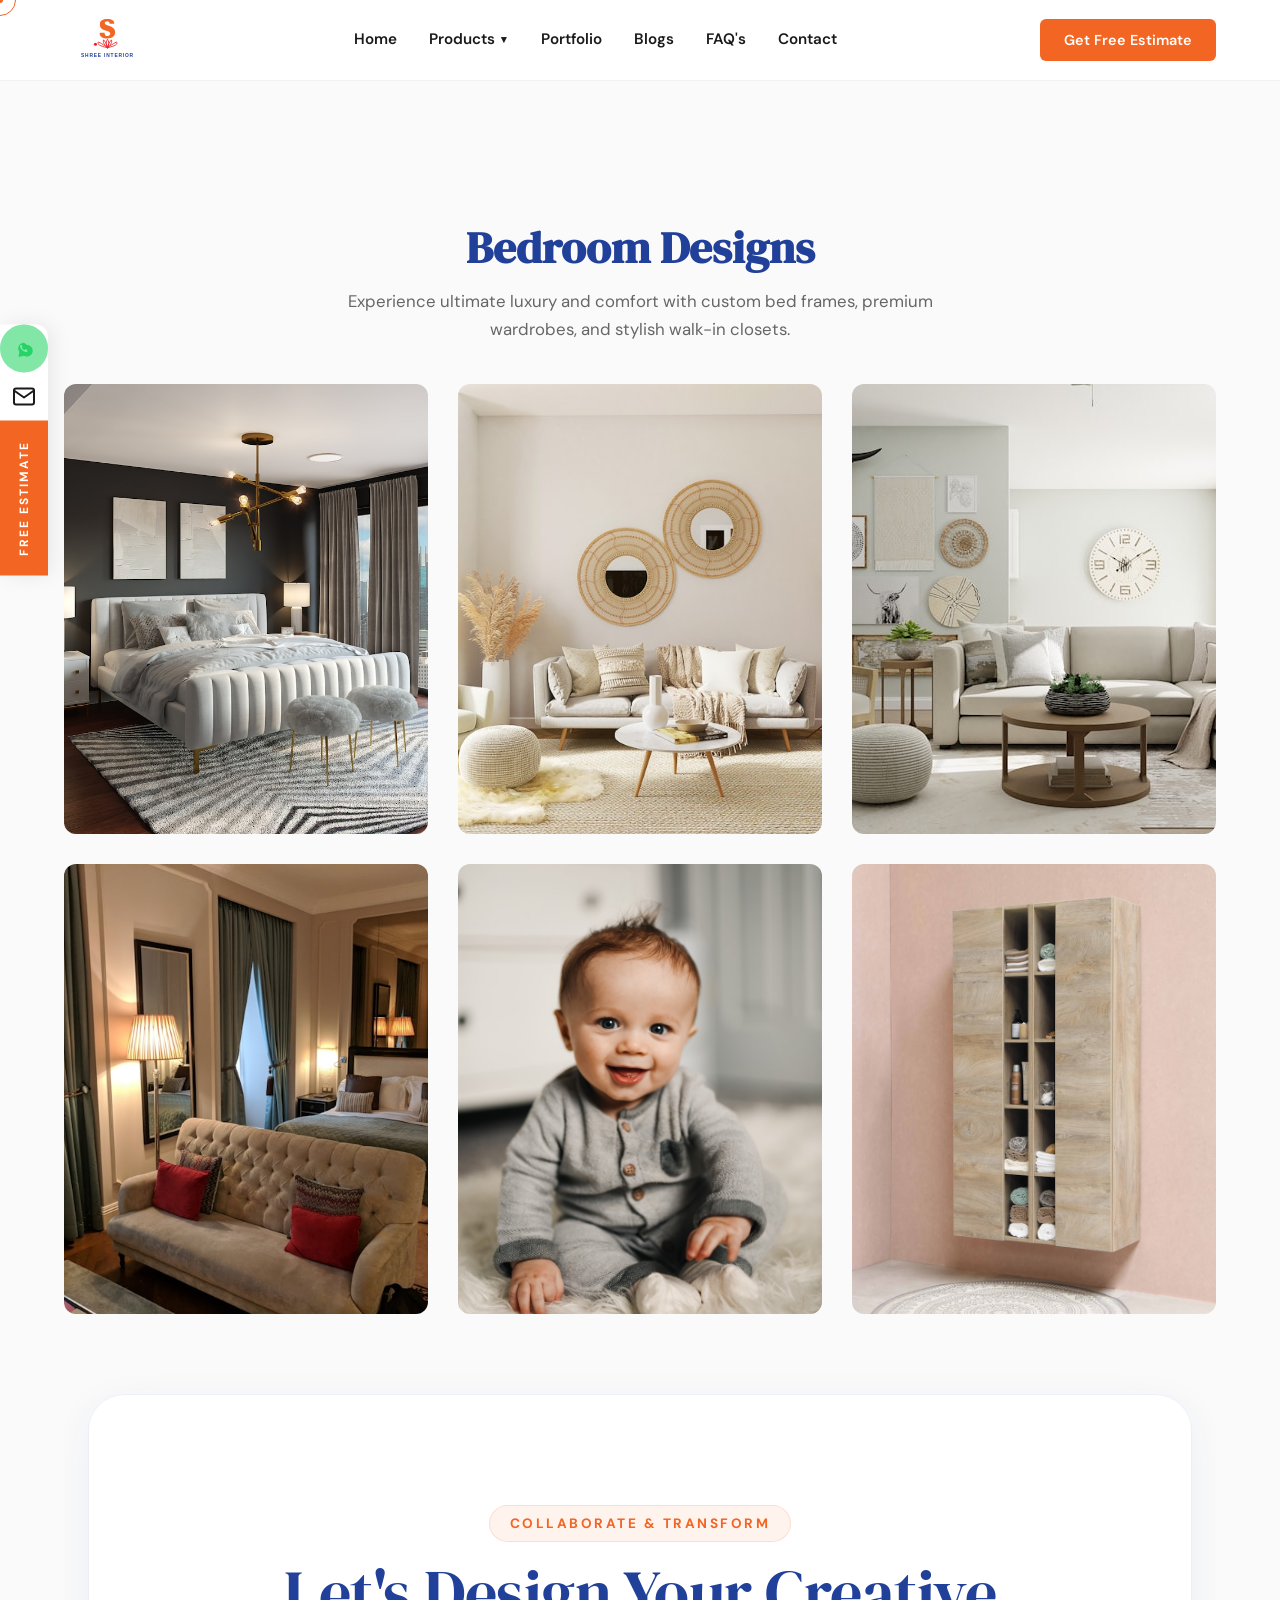
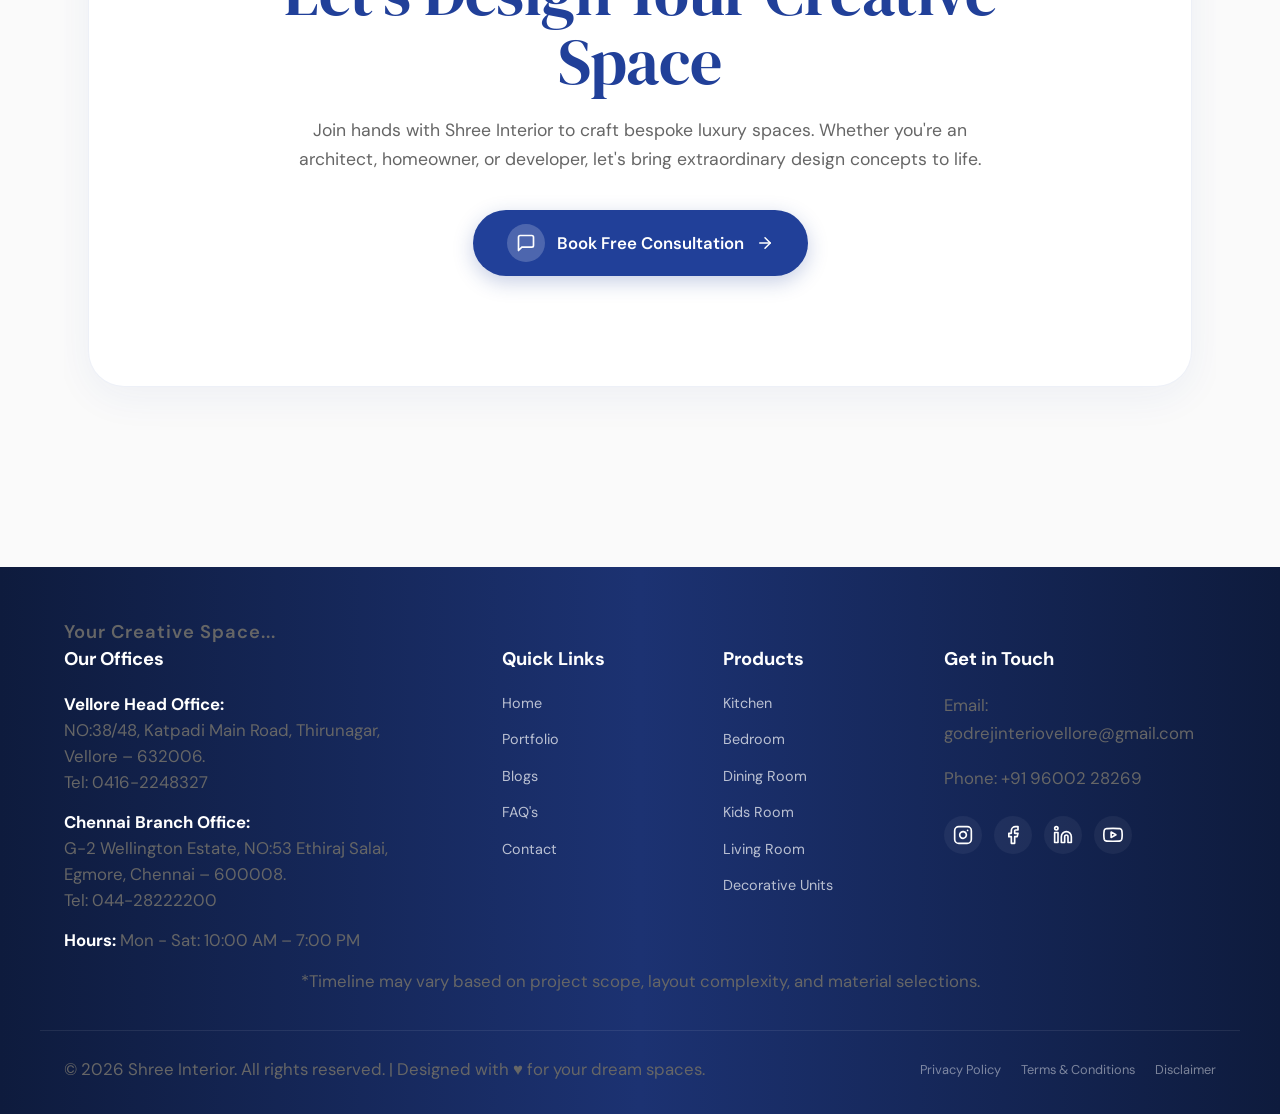
==== commit b1fac32f: "Push working code" ====
--- a/bedroom.html
+++ b/bedroom.html
@@ -239,6 +239,34 @@
         </div>
       </div>
     </div>
+  </section>
+
+  <!-- Partner With Us Section (Interactive Image Trail) -->
+  <section class="partner-section" id="partner-with-us">
+    <div class="container">
+      <div class="partner-card reveal-up" id="partnerCard">
+        <div class="partner-trail-container" id="partnerTrail"></div>
+        <div class="partner-content">
+          <span class="partner-tag">Collaborate & Transform</span>
+          <h2 class="partner-title text-center">Let's Design Your Creative Space</h2>
+          <p class="partner-description">Join hands with Shree Interior to craft bespoke luxury spaces. Whether you're an architect, homeowner, or developer, let's bring extraordinary design concepts to life.</p>
+          <button class="partner-cta-btn" data-modal-trigger>
+            <div class="partner-avatar">
+              <svg width="20" height="20" viewBox="0 0 24 24" fill="none" stroke="currentColor" stroke-width="2" stroke-linecap="round" stroke-linejoin="round">
+                <path d="M21 15a2 2 0 0 1-2 2H7l-4 4V5a2 2 0 0 1 2-2h14a2 2 0 0 1 2 2z"></path>
+              </svg>
+            </div>
+            <span>Book Free Consultation</span>
+            <svg width="18" height="18" viewBox="0 0 24 24" fill="none" stroke="currentColor" stroke-width="2" stroke-linecap="round" stroke-linejoin="round" class="partner-btn-arrow">
+              <line x1="5" y1="12" x2="19" y2="12"></line>
+              <polyline points="12 5 19 12 12 19"></polyline>
+            </svg>
+          </button>
+        </div>
+      </div>
+    </div>
+  </section>
+
   </main>
   
 
--- a/css/style.min.css
+++ b/css/style.min.css
@@ -1 +1,3679 @@
-@import url('https://fonts.googleapis.com/css2?family=DM+Sans:wght@400;500;600;700&family=DM+Serif+Display:ital@0;1&display=swap');:root{--primary-orange:#F26522;--accent-red:#ED1C24;--brand-blue:#214099;--bg-light:#FAFAFA;--bg-warm:#F7F4F0;--bg-dark:#111111;--card-bg-dark:#1c1c1c;--text-dark:#1a1a1a;--text-light:#ffffff;--text-muted:#666666;--font-display:'DM Serif Display',serif;--font-body:'DM Sans',sans-serif;--transition-smooth:all 0.4s cubic-bezier(0.16,1,0.3,1);--transition-fast:all 0.25s ease;--box-shadow:0 4px 30px rgba(0,0,0,0.05);--box-shadow-hover:0 16px 40px rgba(0,0,0,0.1);--border-radius:12px;}*,*::before,*::after{box-sizing:border-box;margin:0;padding:0;}html{scroll-behavior:smooth;overflow-x:hidden;}body{font-family:var(--font-body);background-color:var(--bg-light);color:var(--text-dark);line-height:1.7;overflow-x:hidden;-webkit-font-smoothing:antialiased;}::-webkit-scrollbar{width:10px;}::-webkit-scrollbar-track{background:#f1f1f1;}::-webkit-scrollbar-thumb{background:var(--brand-blue);border-radius:5px;}::-webkit-scrollbar-thumb:hover{background:var(--primary-orange);}h1,h2,h3,h4,h5,h6{font-family:var(--font-display);color:var(--brand-blue);font-weight:400;line-height:1.2;}h1{font-size:clamp(2.5rem,5vw,4rem);}h2{font-size:clamp(1.8rem,3.5vw,3rem);}p{font-size:1.05rem;color:var(--text-muted);}strong{font-weight:700;}a{color:inherit;text-decoration:none;transition:var(--transition-fast);}.container{max-width:1200px;margin:0 auto;padding:0 24px;width:100%;}.section-padding{padding:100px 0;}@media (max-width:767px){.section-padding{padding:60px 0;}}.text-center{text-align:center;}.section-title{margin-bottom:16px;color:var(--brand-blue);}.section-subtitle{max-width:600px;margin:0 auto 50px;font-size:1.1rem;}.highlight{color:var(--primary-orange);}.btn{display:inline-block;font-family:var(--font-body);font-weight:600;font-size:0.95rem;padding:14px 32px;border-radius:8px;cursor:pointer;transition:var(--transition-fast);border:none;text-align:center;}.btn-primary{background-color:var(--primary-orange);color:var(--text-light);}.btn-primary:hover{background-color:var(--accent-red);transform:translateY(-2px);box-shadow:0 8px 20px rgba(242,101,34,0.25);}.btn-secondary{background-color:transparent;color:var(--brand-blue);border:2px solid var(--brand-blue);}.btn-secondary:hover{background-color:var(--brand-blue);color:var(--text-light);transform:translateY(-2px);}.custom-cursor{position:fixed;top:0;left:0;pointer-events:none;z-index:10000;opacity:0;transition:opacity 0.3s ease,transform 0.15s ease-out;}.cursor__dot{width:6px;height:6px;background-color:var(--primary-orange);border-radius:50%;position:absolute;top:0;left:0;transform:translate(-50%,-50%);transition:background-color 0.3s ease;}.cursor__ring{width:32px;height:32px;border:1.5px solid var(--primary-orange);border-radius:50%;position:absolute;top:0;left:0;transform:translate(-50%,-50%);transition:width 0.3s ease,height 0.3s ease,border-color 0.3s ease,background-color 0.3s ease;}.cursor--active{opacity:1;}.cursor--hover .cursor__ring{width:48px;height:48px;border-color:var(--brand-blue);background-color:rgba(33,64,153,0.05);}.cursor--hover .cursor__dot{background-color:var(--brand-blue);}.cursor--hidden{opacity:0 !important;}@media (hover:none),(pointer:coarse){.custom-cursor{display:none !important;}}.header{position:sticky;top:0;background-color:#ffffff;z-index:2000;transition:var(--transition-smooth);border-bottom:1px solid rgba(0,0,0,0.05);}.header--scrolled{box-shadow:0 10px 40px rgba(0,0,0,0.15);}.header__container{display:flex;justify-content:space-between;align-items:center;height:80px;}.header__logo-img{height:50px;display:block;}.header__nav-list{display:flex;gap:32px;list-style:none;}.nav__item-wrapper{position:relative;}.nav__item{font-weight:600;font-size:0.95rem;color:var(--text-dark);cursor:pointer;display:flex;align-items:center;gap:4px;}.nav__item:hover{color:var(--primary-orange);}.nav__arrow{font-size:0.65rem;transition:transform 0.3s ease;}.header__dropdown{position:absolute;top:100%;left:-20px;background-color:var(--text-light);min-width:220px;box-shadow:0 10px 40px rgba(0,0,0,0.1);border-radius:8px;opacity:0;visibility:hidden;transform:translateY(15px);transition:var(--transition-smooth);list-style:none;padding:10px 0;margin-top:15px;}.header__dropdown::before{content:'';position:absolute;top:-15px;left:0;width:100%;height:15px;}.nav__item--has-dropdown:hover .header__dropdown{opacity:1;visibility:visible;transform:translateY(0);}.nav__item--has-dropdown:hover .nav__arrow{transform:rotate(180deg);}.header__dropdown a{display:block;padding:12px 24px;font-size:0.9rem;font-weight:500;color:var(--text-dark);}.header__dropdown a:hover{background-color:var(--bg-warm);color:var(--primary-orange);padding-left:30px;}.header__cta-btn{background-color:var(--primary-orange);color:var(--text-light);border:none;font-family:var(--font-body);font-weight:600;font-size:0.9rem;padding:12px 24px;border-radius:6px;cursor:pointer;transition:var(--transition-fast);}.header__cta-btn:hover{background-color:var(--brand-blue);transform:translateY(-1px);}.header__hamburger{display:none;flex-direction:column;justify-content:space-between;width:24px;height:18px;background:transparent;border:none;cursor:pointer;}.header__hamburger span{width:100%;height:2.5px;background-color:var(--brand-blue);border-radius:2px;transition:var(--transition-fast);}.header__hamburger--open span:nth-child(1){transform:translateY(8px) rotate(45deg);}.header__hamburger--open span:nth-child(2){opacity:0;}.header__hamburger--open span:nth-child(3){transform:translateY(-8px) rotate(-45deg);}@media (max-width:1024px){.header__nav,.header__cta-btn{display:none;}.header__hamburger{display:flex;}}.mobile-drawer{position:fixed;top:0;right:-100%;width:100%;height:100vh;background-color:rgba(0,0,0,0.4);z-index:3000;transition:var(--transition-smooth);}.mobile-drawer--open{right:0;}.mobile-drawer__content{position:absolute;top:0;right:0;width:80%;max-width:380px;height:100%;background-color:var(--text-light);box-shadow:-10px 0 40px rgba(0,0,0,0.15);padding:40px 30px;display:flex;flex-direction:column;justify-content:space-between;overflow-y:auto;}.mobile-drawer__header{margin-bottom:40px;}.mobile-drawer__logo-img{height:45px;}.mobile-drawer__list{list-style:none;display:flex;flex-direction:column;gap:24px;}.mobile-drawer__list a,.mobile-drawer__products-toggle{font-size:1.15rem;font-weight:600;color:var(--text-dark);text-align:left;background:transparent;border:none;width:100%;cursor:pointer;display:flex;align-items:center;justify-content:space-between;}.mobile-drawer__products-toggle .nav__arrow{transition:transform 0.3s ease;}.mobile-drawer__products-toggle--open .nav__arrow{transform:rotate(180deg);}.mobile-drawer__products-list{list-style:none;padding-left:20px;max-height:0;overflow:hidden;transition:max-height 0.4s ease;display:flex;flex-direction:column;gap:16px;margin-top:16px;}.mobile-drawer__products-list a{font-size:1rem;font-weight:500;color:var(--text-muted);}.mobile-drawer__actions{display:flex;flex-direction:column;gap:12px;margin-top:40px;}.mobile-action-btn{display:flex;align-items:center;justify-content:center;gap:10px;padding:14px;border-radius:8px;font-weight:600;font-size:0.95rem;cursor:pointer;border:none;transition:var(--transition-fast);}.mobile-action-btn--whatsapp{background-color:#25D366;color:var(--text-light);position:relative;}.mobile-action-btn--email{background-color:var(--brand-blue);color:var(--text-light);}.mobile-action-btn--estimate{background-color:var(--primary-orange);color:var(--text-light);}.mobile-action-btn:hover{opacity:0.9;}.side-rail{position:fixed;left:0;top:50%;transform:translateY(-50%);background-color:var(--text-light);box-shadow:4px 0 20px rgba(0,0,0,0.08);border-radius:0 12px 12px 0;display:flex;flex-direction:column;z-index:900;overflow:visible;}.side-rail__link{width:48px;height:48px;display:flex;align-items:center;justify-content:center;color:var(--text-dark);position:relative;}.side-rail__link--whatsapp{background-color:transparent;color:#25D366;border-radius:50%;}.side-rail__link--whatsapp:hover{background-color:#25D366;color:var(--text-light);}.pulse-glow{position:absolute;top:50%;left:50%;transform:translate(-50%,-50%);width:100%;height:100%;border-radius:50%;background-color:rgba(37,211,102,0.35);pointer-events:none;z-index:-1;animation:whatsappGlow 3s infinite ease-out;}.pulse-glow:nth-child(2){animation-delay:1.5s;}@keyframes whatsappGlow{0%{width:100%;height:100%;opacity:0.8;}100%{width:250%;height:250%;opacity:0;}}.side-rail__link--email:hover{background-color:var(--brand-blue);color:var(--text-light);}.side-rail__estimate{background-color:var(--primary-orange);color:var(--text-light);border:none;writing-mode:vertical-rl;text-orientation:mixed;transform:rotate(180deg);padding:20px 14px;font-family:var(--font-body);font-weight:700;font-size:0.75rem;letter-spacing:2px;text-transform:uppercase;cursor:pointer;transition:var(--transition-fast);}.side-rail__estimate:hover{background-color:var(--accent-red);}@media (max-width:767px){.side-rail{position:fixed;left:auto;right:20px;bottom:80px;top:auto;transform:none;border-radius:30px;gap:8px;background-color:transparent;box-shadow:none;display:flex;flex-direction:column;align-items:center;}.side-rail__link{width:42px;height:42px;border-radius:50%;color:var(--text-light);box-shadow:0 4px 15px rgba(0,0,0,0.15);}.side-rail__link--whatsapp{background-color:#25D366;color:var(--text-light);order:3;}.side-rail__link--email{background-color:var(--brand-blue);order:2;}.side-rail__estimate{order:1;writing-mode:vertical-rl;text-orientation:mixed;transform:rotate(180deg);padding:15px 0;border-radius:21px;font-size:0.65rem;box-shadow:0 4px 15px rgba(0,0,0,0.15);white-space:nowrap;width:42px;height:auto;display:flex;align-items:center;justify-content:center;}}.hero{min-height:calc(100vh - 80px);position:relative;display:flex;align-items:center;overflow:hidden;background-color:var(--bg-warm);padding:60px 0;}.hero__container{position:relative;z-index:2;width:100%;}.hero__grid-layout{display:grid;grid-template-columns:1.15fr 0.85fr;gap:48px;align-items:center;width:100%;}.hero__text-col{display:flex;flex-direction:column;padding-left:40px;}.hero__headline{font-size:clamp(2rem,4vw,3.4rem);line-height:1.15;text-transform:uppercase;margin-bottom:24px;}.hero__color-cycle{font-family:inherit;font-size:inherit;font-weight:inherit;animation:colorCycle 7.5s infinite;}.hero__subtitle{font-size:1.1rem;margin-bottom:36px;line-height:1.8;color:var(--text-muted);}.hero__stats{display:grid;grid-template-columns:repeat(3,1fr);gap:16px;margin-bottom:40px;}.hero__stat{display:flex;flex-direction:column;padding:16px 20px;border:1px solid rgba(33,64,153,0.1);border-radius:var(--border-radius);background-color:rgba(255,255,255,0.8);backdrop-filter:blur(5px);box-shadow:0 4px 15px rgba(0,0,0,0.02);transition:var(--transition-smooth);}.hero__stat:hover{border-color:rgba(242,101,34,0.3);background-color:#ffffff;box-shadow:0 8px 25px rgba(33,64,153,0.05);}.hero__stat-value-wrapper{display:flex;align-items:baseline;gap:2px;}.hero__stat-value{font-family:var(--font-display);font-size:2rem;color:var(--brand-blue);line-height:1.2;}.hero__stat-suffix{font-family:var(--font-display);font-size:1.1rem;color:var(--primary-orange);font-weight:bold;}.hero__stat-label{font-size:0.75rem;font-weight:700;text-transform:uppercase;letter-spacing:1px;color:var(--text-muted);margin-top:4px;}.hero__cta{display:flex;gap:16px;flex-wrap:wrap;}.hero__image-col{position:relative;width:100%;height:100%;display:flex;justify-content:center;align-items:center;}.hero__image-wrapper{position:relative;width:100%;height:520px;border-radius:20px;overflow:hidden;box-shadow:0 20px 45px rgba(0,0,0,0.12);border:4px solid #ffffff;transition:var(--transition-smooth);}.hero__image-wrapper:hover{transform:scale(1.02);box-shadow:0 30px 60px rgba(242,101,34,0.15);}.hero__image{width:100%;height:100%;object-fit:cover;transition:transform 0.8s cubic-bezier(0.16,1,0.3,1);}.hero__image-wrapper:hover .hero__image{transform:scale(1.05);}.hero__image-overlay{position:absolute;inset:0;background:linear-gradient(to top,rgba(0,0,0,0.15),transparent);pointer-events:none;}@media (max-width:1024px){.hero{padding:40px 0;}.hero__grid-layout{grid-template-columns:1fr;gap:40px;}.hero__text-col{padding-left:0;text-align:center;align-items:center;}.hero__stats{width:100%;max-width:600px;}.hero__image-wrapper{height:400px;max-width:600px;}.hero__cta{justify-content:center;}}@media (max-width:480px){.hero__stats{grid-template-columns:repeat(2,1fr);}}.process-flow{background-color:var(--bg-light);}.process-flow__track{display:flex;justify-content:space-between;align-items:flex-start;gap:0;padding:40px 0;}.process-flow__step{display:flex;flex-direction:column;align-items:center;text-align:center;flex:1;position:relative;opacity:0.3;transform:translateY(30px);transition:all 0.6s cubic-bezier(0.16,1,0.3,1);}.process-flow__step--active{opacity:1;transform:translateY(0);}.process-flow__icon{width:64px;height:64px;border-radius:50%;background-color:var(--text-light);border:2px solid #e0e0e0;display:flex;align-items:center;justify-content:center;margin-bottom:20px;color:var(--text-muted);transition:var(--transition-smooth);}.process-flow__step--active .process-flow__icon{border-color:var(--primary-orange);color:var(--primary-orange);box-shadow:0 0 0 6px rgba(242,101,34,0.15);}.process-flow__connector{position:absolute;top:32px;left:calc(50% + 32px);width:calc(100% - 64px);height:2px;background-color:#e0e0e0;z-index:1;}.process-flow__connector::after{content:'';position:absolute;top:0;left:0;height:100%;width:0;background-color:var(--primary-orange);transition:width 0.8s ease;}.process-flow__step--active .process-flow__connector::after{width:100%;}.process-flow__title{font-family:var(--font-body);font-weight:700;font-size:1rem;margin-bottom:8px;color:var(--text-dark);}.process-flow__desc{font-size:0.85rem;color:var(--text-muted);padding:0 12px;max-width:200px;}.process-flow__note{font-size:0.85rem;margin-top:30px;}@media (max-width:767px){.process-flow__track{flex-direction:column;align-items:flex-start;gap:40px;max-width:500px;margin:0 auto;padding-left:20px;padding-right:20px;}.process-flow__step{display:flex;flex-direction:column;align-items:flex-start;text-align:left;padding-left:84px;width:100%;max-width:100%;min-height:80px;position:relative;}.process-flow__icon{position:absolute;left:0;top:0;margin-bottom:0;z-index:2;}.process-flow__connector{top:64px;left:31px;width:2px;height:calc(100% + 40px - 64px);z-index:1;}.process-flow__connector::after{content:'';position:absolute;top:0;left:0;width:100%;height:0;background-color:var(--primary-orange);transition:height 0.8s ease;}.process-flow__step--active .process-flow__connector::after{height:100%;}.process-flow__desc{padding:0;max-width:100%;}}.services-grid-section{background-color:var(--text-light);}.services-grid{display:grid;grid-template-columns:repeat(3,1fr);gap:24px;}.services-grid__card{background-color:var(--text-light);border:1px solid rgba(0,0,0,0.05);border-radius:var(--border-radius);padding:40px 30px;position:relative;overflow:hidden;cursor:pointer;transition:var(--transition-smooth);display:flex;flex-direction:column;min-height:280px;}.services-grid__card:hover{transform:translateY(-8px);box-shadow:var(--box-shadow-hover);border-color:rgba(242,101,34,0.3);}.services-grid__number{position:absolute;top:10px;right:20px;font-family:var(--font-display);font-size:5.5rem;color:rgba(33,64,153,0.04);line-height:1;transition:var(--transition-smooth);user-select:none;}.services-grid__card:hover .services-grid__number{color:rgba(242,101,34,0.08);transform:scale(1.08);}.services-grid__icon{width:60px;height:60px;border-radius:50%;background-color:rgba(242,101,34,0.06);display:flex;align-items:center;justify-content:center;margin-bottom:24px;color:var(--primary-orange);transition:var(--transition-smooth);}.services-grid__icon svg{width:26px;height:26px;stroke:var(--primary-orange);transition:stroke 0.3s ease;}.services-grid__card:hover .services-grid__icon{background-color:var(--primary-orange);color:var(--text-light);}.services-grid__card:hover .services-grid__icon svg{stroke:var(--text-light);}.services-grid__title{font-size:1.4rem;margin-bottom:12px;transition:var(--transition-fast);}.services-grid__desc{font-size:0.95rem;color:var(--text-muted);line-height:1.7;}@media (max-width:1024px){.services-grid{grid-template-columns:repeat(2,1fr);}.services-grid__card{grid-column:auto !important;}}@media (max-width:767px){.services-grid{grid-template-columns:1fr;}.services-grid__card{grid-column:auto !important;padding:30px 24px;}}.accordion-section{background-color:var(--bg-warm);}.accordion-section__eyebrow{display:block;font-weight:700;font-size:0.8rem;letter-spacing:2px;color:var(--primary-orange);margin-bottom:12px;}.accordion{max-width:900px;margin:0 auto;display:flex;flex-direction:column;gap:12px;}.accordion__item{border-bottom:1px solid rgba(0,0,0,0.08);transition:background-color 0.3s ease,margin 0.3s ease,border-radius 0.3s ease,box-shadow 0.3s ease,border-color 0.3s ease;padding:0 24px;}.accordion__header{display:flex;align-items:center;padding:24px 0;cursor:pointer;transition:var(--transition-fast);}.accordion__num{font-family:var(--font-display);font-size:1.25rem;color:var(--primary-orange);width:44px;flex-shrink:0;}.accordion__icon{margin-right:20px;color:var(--primary-orange);display:flex;align-items:center;flex-shrink:0;}.accordion__icon svg{stroke:var(--primary-orange);}.accordion__title{font-size:1.3rem;flex-grow:1;}.accordion__toggle{font-size:1.6rem;font-weight:400;color:var(--text-muted);transition:var(--transition-fast);line-height:1;flex-shrink:0;}.accordion__item--open{background-color:var(--text-light);border-radius:12px;box-shadow:0 10px 30px rgba(33,64,153,0.05);border-bottom-color:transparent;margin:8px 0;}.accordion__item--open .accordion__toggle{transform:rotate(45deg);color:var(--primary-orange);}.accordion__body{max-height:0;overflow:hidden;transition:max-height 0.4s cubic-bezier(0.16,1,0.3,1);}.accordion__body-inner{padding:0 0px 24px 64px;}.accordion__desc{font-size:1rem;margin-bottom:20px;color:var(--text-muted);}.accordion__features{display:flex;flex-wrap:wrap;gap:20px;}.accordion__feature{display:flex;align-items:center;gap:8px;font-size:0.9rem;font-weight:600;color:var(--text-dark);}.accordion__bullet{width:8px;height:8px;border-radius:50%;background-color:var(--accent-red);display:inline-block;}@media (max-width:767px){.accordion__item{padding:0 16px;}.accordion__body-inner{padding-left:44px;padding-right:0;}.accordion__features{flex-direction:column;gap:12px;}}.gallery{background-color:var(--text-light);overflow:hidden;padding:80px 0;}.gallery__container-relative{position:relative;margin-top:40px;width:100%;}.gallery__drag-badge{position:absolute;width:90px;height:90px;background-color:#000000;color:#ffffff;border-radius:50%;display:flex;align-items:center;justify-content:center;font-family:var(--font-body);font-weight:600;font-size:0.85rem;text-transform:uppercase;letter-spacing:1px;pointer-events:none;z-index:100;opacity:0;transform:translate(-50%,-50%) scale(0.7);transition:opacity 0.3s cubic-bezier(0.16,1,0.3,1),transform 0.3s cubic-bezier(0.16,1,0.3,1);box-shadow:0 8px 25px rgba(0,0,0,0.3);}.gallery__container-relative:hover .gallery__drag-badge{opacity:1;transform:translate(-50%,-50%) scale(1);}.gallery__track{display:flex;gap:24px;padding:10px 40px;cursor:grab;user-select:none;transition:transform 0.1s ease-out;will-change:transform;}.gallery__track.grabbing{cursor:grabbing;}.gallery__card{width:360px !important;height:480px !important;position:relative;border-radius:var(--border-radius);overflow:hidden;flex-shrink:0;}.gallery__card img{width:100%;height:100%;object-fit:cover;transition:transform 0.6s cubic-bezier(0.16,1,0.3,1);}.gallery__card:hover img{transform:scale(1.06);}.gallery__overlay{position:absolute;inset:0;background:linear-gradient(to top,rgba(0,0,0,0.8) 0%,rgba(0,0,0,0.2) 60%,transparent 100%);display:flex;flex-direction:column;justify-content:flex-end;padding:30px;color:var(--text-light);opacity:0;transform:translateY(15px);transition:var(--transition-smooth);}.gallery__card:hover .gallery__overlay{opacity:1;transform:translateY(0);}.gallery__name{font-size:1.3rem;color:var(--text-light);margin-bottom:4px;}.gallery__category{font-size:0.8rem;font-weight:700;text-transform:uppercase;letter-spacing:1px;color:var(--primary-orange);}@media (max-width:767px){.gallery__drag-badge{display:none !important;}.gallery__track{overflow-x:auto;scroll-snap-type:x mandatory;cursor:default;padding:10px 20px;}.gallery__card{width:290px !important;height:380px !important;scroll-snap-align:start;}.gallery__overlay{opacity:1;transform:none;}}.why-us{background-color:var(--bg-warm);color:var(--text-dark);}.why-us .section-title{color:var(--brand-blue);}.why-us .section-subtitle{color:var(--text-muted);}.why-us__grid{display:grid;grid-template-columns:repeat(3,1fr);gap:30px;}.why-us__item{text-align:center;padding:35px 25px;background-color:transparent;border-radius:var(--border-radius);border:1px solid transparent;transition:var(--transition-smooth);}.why-us__item:hover{background-color:#ffffff;border-color:rgba(0,0,0,0.03);box-shadow:0 20px 40px rgba(33,64,153,0.08);transform:translateY(-5px);}.why-us__item-icon{width:64px;height:64px;border-radius:50%;background-color:rgba(242,101,34,0.08);display:flex;align-items:center;justify-content:center;margin:0 auto 20px;color:var(--primary-orange);transition:var(--transition-smooth);}.why-us__item-icon svg{width:28px;height:28px;stroke:var(--primary-orange);transition:stroke 0.3s ease;}.why-us__item:hover .why-us__item-icon{background-color:var(--primary-orange);color:#ffffff;}.why-us__item:hover .why-us__item-icon svg{stroke:#ffffff;}.why-us__item-title{color:var(--brand-blue);font-size:1.25rem;margin-bottom:12px;transition:var(--transition-fast);}.why-us__item-desc{font-size:0.95rem;color:var(--text-muted);line-height:1.6;}@media (max-width:1024px){.why-us__grid{grid-template-columns:repeat(2,1fr);}}@media (max-width:767px){.why-us__grid{grid-template-columns:1fr;gap:30px;}}.testimonials{background-color:var(--bg-light);position:relative;}.testimonials__slider-wrapper{position:relative;display:flex;align-items:center;justify-content:center;gap:24px;max-width:900px;margin:0 auto;width:100%;}.testimonials__slider{flex-grow:1;overflow:hidden;position:relative;background-color:#ffffff;border-radius:16px;box-shadow:0 10px 30px rgba(0,0,0,0.04);border:1px solid rgba(0,0,0,0.03);min-height:280px;}.testimonials__track{position:relative;width:100%;height:100%;}.testimonials__slide{position:absolute;top:0;left:0;width:100%;height:100%;padding:40px 50px;opacity:0;visibility:hidden;transition:opacity 0.5s ease,visibility 0.5s ease;display:flex;flex-direction:column;justify-content:center;align-items:center;text-align:center;}.testimonials__slide--active{position:relative;opacity:1;visibility:visible;}.testimonials__quote-icon{font-size:4rem;color:rgba(242,101,34,0.15);line-height:1;font-family:var(--font-display);margin-bottom:-15px;}.testimonials__quote{font-size:1.1rem;line-height:1.7;margin-bottom:24px;color:var(--text-dark);font-style:italic;max-width:700px;}.testimonials__stars{color:#FFB800;font-size:1.1rem;margin-bottom:12px;}.testimonials__author{font-weight:700;font-size:1.1rem;color:var(--brand-blue);margin-bottom:4px;}.testimonials__role{font-size:0.85rem;color:var(--text-muted);}.testimonials__nav-btn{width:48px;height:48px;border-radius:50%;display:flex;align-items:center;justify-content:center;cursor:pointer;transition:var(--transition-fast);flex-shrink:0;border:none;background:transparent;}.testimonials__nav-btn--prev{border:2px solid var(--brand-blue);color:var(--brand-blue);background-color:transparent;}.testimonials__nav-btn--prev:hover{background-color:var(--brand-blue);color:#ffffff;}.testimonials__nav-btn--next{background-color:var(--primary-orange);color:#ffffff;}.testimonials__nav-btn--next:hover{background-color:var(--accent-red);transform:scale(1.05);}.testimonials__dots{display:flex;justify-content:center;gap:8px;margin-top:30px;}.testimonials__dot{width:8px;height:8px;border-radius:50%;background-color:#e0e0e0;cursor:pointer;transition:var(--transition-fast);}.testimonials__dot--active{background-color:var(--primary-orange);width:24px;border-radius:4px;}@media (max-width:767px){.testimonials__slider-wrapper{flex-direction:column;gap:16px;}.testimonials__nav-btn{display:none;}.testimonials__slide{padding:30px 20px;}.testimonials__quote{font-size:1rem;}}.blog-preview{background-color:var(--text-light);}.blog-preview__grid{display:grid;grid-template-columns:repeat(3,1fr);gap:30px;}.blog-preview__card{background-color:var(--bg-light);border-radius:var(--border-radius);overflow:hidden;box-shadow:var(--box-shadow);border:1px solid rgba(0,0,0,0.03);transition:var(--transition-smooth);}.blog-preview__card:hover{transform:translateY(-6px);box-shadow:var(--box-shadow-hover);}.blog-preview__img{width:100%;height:240px;object-fit:cover;}.blog-preview__body{padding:30px;}.blog-preview__date{font-size:0.85rem;font-weight:600;color:var(--primary-orange);display:block;margin-bottom:10px;}.blog-preview__title{font-size:1.2rem;margin-bottom:16px;line-height:1.4;}.blog-preview__link{font-weight:700;font-size:0.9rem;color:var(--brand-blue);}.blog-preview__link:hover{color:var(--primary-orange);margin-left:4px;}@media (max-width:1024px){.blog-preview__grid{grid-template-columns:repeat(2,1fr);}}@media (max-width:767px){.blog-preview__grid{grid-template-columns:1fr;}}.faq{background-color:var(--bg-warm);}.faq__list{max-width:800px;margin:0 auto 40px;}.faq__item{background-color:var(--text-light);border-radius:8px;margin-bottom:16px;box-shadow:var(--box-shadow);overflow:hidden;}.faq__question{display:flex;justify-content:space-between;align-items:center;padding:24px;font-weight:700;font-size:1.05rem;color:var(--brand-blue);cursor:pointer;}.faq__chevron{transition:transform 0.3s ease;color:var(--text-muted);}.faq__item--open .faq__chevron{transform:rotate(180deg);color:var(--primary-orange);}.faq__answer{max-height:0;overflow:hidden;transition:max-height 0.3s ease-out;}.faq__answer p{padding:0 24px 24px;font-size:0.95rem;line-height:1.6;}.faq__view-all{font-weight:700;color:var(--primary-orange);}.faq__view-all:hover{color:var(--brand-blue);}.blog__view-all{display:inline-block;font-weight:700;color:var(--primary-orange);transition:var(--transition-fast);}.blog__view-all:hover{color:var(--brand-blue);}.cta-band{background-color:var(--brand-blue);color:var(--text-light);padding:80px 0;}.cta-band__container{display:grid;grid-template-columns:1fr 1.2fr;gap:48px;align-items:center;}.cta-band__content{display:flex;flex-direction:column;align-items:flex-start;text-align:left;}.cta-band__content h2{color:var(--text-light);font-size:clamp(1.8rem,3vw,2.6rem);margin-bottom:16px;line-height:1.2;font-family:var(--font-display);}.cta-band__content p{color:rgba(255,255,255,0.85);margin-bottom:28px;font-size:1.05rem;}.cta-band__maps{display:grid;grid-template-columns:repeat(2,1fr);gap:20px;width:100%;}.cta-band__map-card{background:rgba(255,255,255,0.08);padding:12px;border-radius:12px;border:1px solid rgba(255,255,255,0.15);display:flex;flex-direction:column;gap:10px;}.cta-band__map-title{font-size:0.85rem;font-weight:700;text-transform:uppercase;letter-spacing:1px;color:var(--primary-orange);font-family:var(--font-body);}.cta-band__iframe{width:100%;height:180px;border-radius:8px;border:none;}@media (max-width:991px){.cta-band__container{grid-template-columns:1fr;gap:40px;}.cta-band__content{align-items:center;text-align:center;}}@media (max-width:480px){.cta-band__maps{grid-template-columns:1fr;}.cta-band__iframe{height:150px;}}.footer{background:linear-gradient(to right,#0e1b3d 0%,#1c3272 50%,#0e1b3d 100%);color:rgba(255,255,255,0.7);padding:80px 0 40px;font-size:0.9rem;}.footer__top{border-bottom:1px solid rgba(255,255,255,0.08);padding-bottom:30px;margin-bottom:40px;}.footer__logo-img{height:50px;margin-bottom:8px;}.footer__tagline{font-size:1rem;font-style:italic;color:rgba(255,255,255,0.4);}.footer__grid{display:grid;grid-template-columns:2.2fr 1fr 1fr 1.5fr;gap:40px;}.footer__heading{color:var(--text-light);font-size:1.15rem;margin-bottom:20px;font-family:var(--font-body);font-weight:700;}.footer__office-item{margin-bottom:16px;line-height:1.6;}.footer__office-item strong{color:var(--text-light);}.footer__office-item a{color:inherit;}.footer__office-item a:hover{color:var(--primary-orange);}.footer__nav-list{list-style:none;display:flex;flex-direction:column;gap:12px;}.footer__nav-list a{color:rgba(255,255,255,0.7);}.footer__nav-list a:hover{color:var(--primary-orange);padding-left:4px;}.footer__contact-item{margin-bottom:16px;}.footer__contact-item a{color:inherit;}.footer__contact-item a:hover{color:var(--primary-orange);}.footer__social{display:flex;gap:12px;margin-top:24px;}.footer__social-link{width:38px;height:38px;border-radius:50%;background-color:rgba(255,255,255,0.05);display:flex;align-items:center;justify-content:center;color:var(--text-light);transition:var(--transition-fast);}.footer__social-link:hover{background-color:var(--primary-orange);transform:translateY(-3px);}.footer__bottom{border-top:1px solid rgba(255,255,255,0.08);padding-top:30px;margin-top:60px;font-size:0.8rem;color:rgba(255,255,255,0.4);}.footer__bottom-flex{display:flex;justify-content:space-between;align-items:center;flex-wrap:wrap;gap:16px;width:100%;}.footer__policy-links{display:flex;gap:20px;}.footer__policy-links a{color:rgba(255,255,255,0.45);transition:var(--transition-fast);}.footer__policy-links a:hover{color:var(--primary-orange);}@media (max-width:767px){.footer__bottom-flex{flex-direction:column;text-align:center;}.footer__policy-links{justify-content:center;flex-wrap:wrap;gap:12px;}}@media (max-width:1024px){.footer__grid{grid-template-columns:1.5fr 1fr 1fr;}.footer__col:nth-child(1){grid-column:span 3;}}@media (max-width:767px){.footer__grid{grid-template-columns:1fr;gap:30px;}.footer__col:nth-child(1){grid-column:auto;}}.modal{position:fixed;inset:0;z-index:5000;display:flex;align-items:center;justify-content:center;opacity:0;visibility:hidden;transition:var(--transition-smooth);}.modal--open{opacity:1;visibility:visible;}.modal__overlay{position:absolute;inset:0;background-color:rgba(0,0,0,0.5);backdrop-filter:blur(4px);}.modal__content{position:relative;background-color:var(--text-light);border-radius:16px;padding:40px;max-width:500px;width:90%;max-height:90vh;overflow-y:auto;z-index:5100;transform:scale(0.92);transition:transform 0.4s cubic-bezier(0.16,1,0.3,1);box-shadow:0 20px 50px rgba(0,0,0,0.15);}.modal--open .modal__content{transform:scale(1);}.modal__header{display:flex;justify-content:space-between;align-items:center;margin-bottom:24px;}.modal__header h2{font-size:1.5rem;}.modal__close{background:transparent;border:none;font-size:2rem;line-height:1;color:var(--text-muted);cursor:pointer;transition:var(--transition-fast);}.modal__close:hover{color:var(--primary-orange);}.form-group{margin-bottom:16px;}.form-group label{display:block;font-size:0.85rem;font-weight:600;margin-bottom:6px;color:var(--text-dark);}.form-group input,.form-group select,.form-group textarea{width:100%;padding:12px 16px;border:1px solid #dcdcdc;border-radius:6px;font-family:var(--font-body);font-size:0.95rem;transition:var(--transition-fast);}.form-group input:focus,.form-group select:focus,.form-group textarea:focus{outline:none;border-color:var(--primary-orange);box-shadow:0 0 0 3px rgba(242,101,34,0.1);}.modal__submit-btn{background-color:var(--primary-orange);color:var(--text-light);width:100%;border:none;padding:14px;border-radius:6px;font-family:var(--font-body);font-weight:700;font-size:1rem;cursor:pointer;transition:var(--transition-fast);margin-top:10px;}.modal__submit-btn:hover{background-color:var(--accent-red);}.modal__success{display:none;text-align:center;padding:20px 0;}.modal__success-icon{margin-bottom:16px;}.modal__success h3{font-size:1.6rem;margin-bottom:8px;}.modal__success p{font-size:1rem;}.modal__form-fields--hidden{display:none;}.modal__success--visible{display:block;}.scroll-top{position:fixed;bottom:30px;right:30px;z-index:100;width:48px;height:48px;border-radius:50%;background-color:var(--text-light);box-shadow:0 4px 15px rgba(0,0,0,0.15);display:flex;align-items:center;justify-content:center;cursor:pointer;opacity:0;visibility:hidden;transform:translateY(20px);transition:var(--transition-smooth);overflow:hidden;}.scroll-top::after{content:'';position:absolute;top:2px;left:2px;width:calc(100% - 4px);height:calc(100% - 4px);background:linear-gradient(135deg,rgba(255,255,255,0.45) 0%,rgba(255,255,255,0.1) 40%,transparent 60%);border-radius:50%;pointer-events:none;z-index:3;}.scroll-top--visible{opacity:1;visibility:visible;transform:translateY(0);}.scroll-top__fill{position:absolute;bottom:0;left:0;width:100%;height:0%;background-color:var(--primary-orange);transition:height 0.15s ease-out;z-index:0;}.scroll-top__fill::before{content:'';position:absolute;top:-8px;left:0;width:200%;height:12px;background-image:url("data:image/svg+xml,%3Csvg xmlns='http://www.w3.org/2000/svg' viewBox='0 0 120 28'%3E%3Cpath d='M0 15 C 15 15,15 5,30 5 C 45 5,45 15,60 15 C 75 15,75 5,90 5 C 105 5,105 15,120 15 L 120 28 L 0 28 Z' fill='%23F26522'/%3E%3C/svg%3E");background-size:50% 100%;background-repeat:repeat-x;animation:water-wave-move 1.5s infinite linear;z-index:2;}.scroll-top__fill::after{content:'';position:absolute;top:-6px;left:0;width:200%;height:12px;background-image:url("data:image/svg+xml,%3Csvg xmlns='http://www.w3.org/2000/svg' viewBox='0 0 120 28'%3E%3Cpath d='M0 15 C 15 15,15 5,30 5 C 45 5,45 15,60 15 C 75 15,75 5,90 5 C 105 5,105 15,120 15 L 120 28 L 0 28 Z' fill='%23ED1C24' opacity='0.45'/%3E%3C/svg%3E");background-size:50% 100%;background-repeat:repeat-x;animation:water-wave-move 2.2s infinite linear reverse;z-index:1;}@keyframes water-wave-move{0%{transform:translateX(0);}100%{transform:translateX(-50%);}}.scroll-top__svg{position:absolute;inset:0;width:48px;height:48px;z-index:1;pointer-events:none;}.scroll-top__arrow{font-size:1.1rem;color:var(--text-dark);font-weight:bold;z-index:4;transition:color 0.25s ease;}.scroll-top--filled .scroll-top__arrow{color:var(--text-light);}@media (max-width:767px){.scroll-top{bottom:20px;right:20px;}}.promo-popup{position:fixed;bottom:-120px;left:50%;transform:translateX(-50%);width:90%;max-width:768px;background:rgba(255,255,255,0.85);backdrop-filter:blur(15px);-webkit-backdrop-filter:blur(15px);border:1px solid rgba(255,255,255,0.4);box-shadow:0 10px 40px rgba(0,0,0,0.15);border-radius:16px;padding:16px 28px;z-index:1050;display:flex;justify-content:space-between;align-items:center;transition:bottom 0.5s cubic-bezier(0.16,1,0.3,1),opacity 0.5s ease;opacity:0;pointer-events:none;}.promo-popup--visible{bottom:30px;opacity:1;pointer-events:auto;}.promo-popup__content{display:flex;width:100%;align-items:center;justify-content:space-between;gap:20px;position:relative;}.promo-popup__close{background:transparent;border:none;font-size:1.6rem;line-height:1;color:var(--text-muted);cursor:pointer;order:3;margin-left:8px;transition:var(--transition-fast);}.promo-popup__close:hover{color:var(--primary-orange);}.promo-popup__text{font-family:var(--font-body);font-weight:600;font-size:0.95rem;color:var(--brand-blue);margin:0;flex-grow:1;}.promo-popup__btn{padding:10px 20px;font-size:0.85rem;white-space:nowrap;flex-shrink:0;}@media (max-width:767px){.promo-popup{flex-direction:column;align-items:flex-start;padding:20px;bottom:-250px;}.promo-popup--visible{bottom:20px;}.promo-popup__content{flex-direction:column;align-items:flex-start;gap:12px;}.promo-popup__close{position:absolute;top:-10px;right:-10px;margin:0;}.promo-popup__btn{width:100%;}}@keyframes colorCycle{0%,100%{color:var(--primary-orange);}33%{color:var(--accent-red);}66%{color:var(--brand-blue);}}@keyframes fadeInUp{from{opacity:0;transform:translateY(30px);}to{opacity:1;transform:translateY(0);}}.preloader{position:fixed;top:0;left:0;width:100%;height:100%;background-color:var(--bg-warm);z-index:99999;display:flex;justify-content:center;align-items:center;transition:opacity 0.6s cubic-bezier(0.16,1,0.3,1),visibility 0.6s cubic-bezier(0.16,1,0.3,1);}.preloader--hidden{opacity:0;visibility:hidden;pointer-events:none;}.preloader__logo{width:100px;height:auto;animation:preloaderPulse 1.8s ease-in-out infinite;}@keyframes preloaderPulse{0%,100%{transform:scale(0.95);opacity:0.5;}50%{transform:scale(1.05);opacity:1;}}.reveal-up{opacity:0;transform:translateY(35px);transition:opacity 0.9s cubic-bezier(0.16,1,0.3,1),transform 0.9s cubic-bezier(0.16,1,0.3,1);will-change:transform,opacity;}.reveal-up--active{opacity:1;transform:translateY(0);}.reveal-fade{opacity:0;transition:opacity 0.9s cubic-bezier(0.16,1,0.3,1);will-change:opacity;}.reveal-fade--active{opacity:1;}.cta-band{position:relative;background-image:linear-gradient(rgba(33,64,153,0.88),rgba(33,64,153,0.88)),url("../assets/images/portfolio/img_26.jpg");background-attachment:fixed;background-position:center;background-repeat:no-repeat;background-size:cover;color:var(--text-light);padding:100px 0;}.testimonials{position:relative;background-image:linear-gradient(rgba(250,250,250,0.95),rgba(250,250,250,0.95)),url("../assets/images/portfolio/img_24.jpg");background-attachment:fixed;background-position:center;background-repeat:no-repeat;background-size:cover;}@media (hover:none) or (pointer:coarse){.cta-band,.testimonials{background-attachment:scroll !important;}}+/* ============================================================
+   Shree Interior — Premium CSS Style Definitions
+   ============================================================ */
+
+/* ------------------------------------------------------------
+   1. CSS Variables & Reset
+   ------------------------------------------------------------ */
+@import url('https://fonts.googleapis.com/css2?family=DM+Sans:wght@400;500;600;700&family=DM+Serif+Display:ital@0;1&display=swap');
+
+:root {
+  --primary-orange: #F26522;
+  --accent-red: #ED1C24;
+  --brand-blue: #214099;
+  --bg-light: #FAFAFA;
+  --bg-warm: #F7F4F0;
+  --bg-dark: #111111;
+  --card-bg-dark: #1c1c1c;
+  --text-dark: #1a1a1a;
+  --text-light: #ffffff;
+  --text-muted: #666666;
+  --font-display: 'DM Serif Display', serif;
+  --font-body: 'DM Sans', sans-serif;
+  --transition-smooth: all 0.4s cubic-bezier(0.16, 1, 0.3, 1);
+  --transition-fast: all 0.25s ease;
+  --box-shadow: 0 4px 30px rgba(0, 0, 0, 0.05);
+  --box-shadow-hover: 0 16px 40px rgba(0, 0, 0, 0.1);
+  --border-radius: 12px;
+}
+
+*, *::before, *::after {
+  box-sizing: border-box;
+  margin: 0;
+  padding: 0;
+}
+
+html {
+  scroll-behavior: smooth;
+  overflow-x: clip;
+}
+
+body {
+  font-family: var(--font-body);
+  background-color: var(--bg-light);
+  color: var(--text-dark);
+  line-height: 1.7;
+  overflow-x: clip;
+  -webkit-font-smoothing: antialiased;
+}
+
+/* Custom Scrollbar */
+::-webkit-scrollbar {
+  width: 10px;
+}
+::-webkit-scrollbar-track {
+  background: #f1f1f1;
+}
+::-webkit-scrollbar-thumb {
+  background: var(--brand-blue);
+  border-radius: 5px;
+}
+::-webkit-scrollbar-thumb:hover {
+  background: var(--primary-orange);
+}
+
+/* ------------------------------------------------------------
+   2. Typography
+   ------------------------------------------------------------ */
+h1, h2, h3, h4, h5, h6 {
+  font-family: var(--font-display);
+  color: var(--brand-blue);
+  font-weight: 400;
+  line-height: 1.2;
+}
+
+h1 {
+  font-size: clamp(2.5rem, 5vw, 4rem);
+}
+
+h2 {
+  font-size: clamp(1.8rem, 3.5vw, 3rem);
+}
+
+p {
+  font-size: 1.05rem;
+  color: var(--text-muted);
+}
+
+strong {
+  font-weight: 700;
+}
+
+a {
+  color: inherit;
+  text-decoration: none;
+  transition: var(--transition-fast);
+}
+
+/* ------------------------------------------------------------
+   3. Utility Classes
+   ------------------------------------------------------------ */
+.container {
+  max-width: 1200px;
+  margin: 0 auto;
+  padding: 0 24px;
+  width: 100%;
+}
+
+.section-padding {
+  padding: 140px 0;
+}
+
+@media (max-width: 767px) {
+  .section-padding {
+    padding: 60px 0;
+  }
+}
+
+.text-center {
+  text-align: center;
+}
+
+.section-title {
+  margin-bottom: 16px;
+  color: var(--brand-blue);
+}
+
+.section-subtitle {
+  max-width: 600px;
+  margin: 0 auto 50px;
+  font-size: 1.1rem;
+}
+
+.highlight {
+  color: var(--primary-orange);
+}
+
+.btn {
+  display: inline-block;
+  font-family: var(--font-body);
+  font-weight: 600;
+  font-size: 0.95rem;
+  padding: 14px 32px;
+  border-radius: 8px;
+  cursor: pointer;
+  transition: var(--transition-fast);
+  border: none;
+  text-align: center;
+}
+
+.btn-primary {
+  background-color: var(--primary-orange);
+  color: var(--text-light);
+}
+
+.btn-primary:hover {
+  background-color: var(--accent-red);
+  transform: translateY(-2px);
+  box-shadow: 0 8px 20px rgba(242, 101, 34, 0.25);
+}
+
+.btn-secondary {
+  background-color: transparent;
+  color: var(--brand-blue);
+  border: 2px solid var(--brand-blue);
+}
+
+.btn-secondary:hover {
+  background-color: var(--brand-blue);
+  color: var(--text-light);
+  transform: translateY(-2px);
+}
+
+/* ------------------------------------------------------------
+   4. Custom Cursor
+   ------------------------------------------------------------ */
+.custom-cursor {
+  position: fixed;
+  top: 0;
+  left: 0;
+  pointer-events: none;
+  z-index: 10000;
+  opacity: 0;
+  transition: opacity 0.3s ease, transform 0.15s ease-out;
+}
+
+.cursor__dot {
+  width: 6px;
+  height: 6px;
+  background-color: var(--primary-orange);
+  border-radius: 50%;
+  position: absolute;
+  top: 0;
+  left: 0;
+  transform: translate(-50%, -50%);
+  transition: background-color 0.3s ease;
+}
+
+.cursor__ring {
+  width: 32px;
+  height: 32px;
+  border: 1.5px solid var(--primary-orange);
+  border-radius: 50%;
+  position: absolute;
+  top: 0;
+  left: 0;
+  transform: translate(-50%, -50%);
+  transition: width 0.3s ease, height 0.3s ease, border-color 0.3s ease, background-color 0.3s ease;
+}
+
+.cursor--active {
+  opacity: 1;
+}
+
+.cursor--hover .cursor__ring {
+  width: 48px;
+  height: 48px;
+  border-color: var(--brand-blue);
+  background-color: rgba(33, 64, 153, 0.05);
+}
+
+.cursor--hover .cursor__dot {
+  background-color: var(--brand-blue);
+}
+
+.cursor--hidden {
+  opacity: 0 !important;
+}
+
+@media (hover: none), (pointer: coarse) {
+  .custom-cursor {
+    display: none !important;
+  }
+}
+
+/* ------------------------------------------------------------
+   6. Header
+   ------------------------------------------------------------ */
+.header {
+  position: sticky;
+  top: 0;
+  background-color: #ffffff; /* Solid background so it hides content scrolling underneath */
+  z-index: 2000; /* Ensure header is above relative page content */
+  transition: var(--transition-smooth);
+  border-bottom: 1px solid rgba(0, 0, 0, 0.05);
+}
+
+.header--scrolled {
+  box-shadow: 0 10px 40px rgba(0, 0, 0, 0.15); /* More pronounced drop shadow */
+}
+
+
+.header__container {
+  display: flex;
+  justify-content: space-between;
+  align-items: center;
+  height: 80px;
+}
+
+.header__logo-img {
+  height: 50px;
+  display: block;
+}
+
+.header__nav-list {
+  display: flex;
+  gap: 32px;
+  list-style: none;
+}
+
+.nav__item-wrapper {
+  position: relative;
+}
+
+.nav__item {
+  font-weight: 600;
+  font-size: 0.95rem;
+  color: var(--text-dark);
+  cursor: pointer;
+  display: flex;
+  align-items: center;
+  gap: 4px;
+}
+
+.nav__item:hover {
+  color: var(--primary-orange);
+}
+
+.nav__arrow {
+  font-size: 0.65rem;
+  transition: transform 0.3s ease;
+}
+
+/* Dropdown Menu */
+.header__dropdown {
+  position: absolute;
+  top: 100%;
+  left: -20px;
+  background-color: var(--text-light);
+  min-width: 220px;
+  box-shadow: 0 10px 40px rgba(0, 0, 0, 0.1);
+  border-radius: 8px;
+  opacity: 0;
+  visibility: hidden;
+  transform: translateY(15px);
+  transition: var(--transition-smooth);
+  list-style: none;
+  padding: 10px 0;
+  margin-top: 15px;
+}
+
+.header__dropdown::before {
+  content: '';
+  position: absolute;
+  top: -15px;
+  left: 0;
+  width: 100%;
+  height: 15px;
+}
+
+.nav__item--has-dropdown:hover .header__dropdown {
+  opacity: 1;
+  visibility: visible;
+  transform: translateY(0);
+}
+
+.nav__item--has-dropdown:hover .nav__arrow {
+  transform: rotate(180deg);
+}
+
+.header__dropdown a {
+  display: block;
+  padding: 12px 24px;
+  font-size: 0.9rem;
+  font-weight: 500;
+  color: var(--text-dark);
+}
+
+.header__dropdown a:hover {
+  background-color: var(--bg-warm);
+  color: var(--primary-orange);
+  padding-left: 30px;
+}
+
+.header__cta-btn {
+  background-color: var(--primary-orange);
+  color: var(--text-light);
+  border: none;
+  font-family: var(--font-body);
+  font-weight: 600;
+  font-size: 0.9rem;
+  padding: 12px 24px;
+  border-radius: 6px;
+  cursor: pointer;
+  transition: var(--transition-fast);
+}
+
+.header__cta-btn:hover {
+  background-color: var(--brand-blue);
+  transform: translateY(-1px);
+}
+
+.header__hamburger {
+  display: none;
+  flex-direction: column;
+  justify-content: space-between;
+  width: 24px;
+  height: 18px;
+  background: transparent;
+  border: none;
+  cursor: pointer;
+}
+
+.header__hamburger span {
+  width: 100%;
+  height: 2.5px;
+  background-color: var(--brand-blue);
+  border-radius: 2px;
+  transition: var(--transition-fast);
+}
+
+/* Hamburger animations when menu is open */
+.header__hamburger--open span:nth-child(1) {
+  transform: translateY(8px) rotate(45deg);
+}
+.header__hamburger--open span:nth-child(2) {
+  opacity: 0;
+}
+.header__hamburger--open span:nth-child(3) {
+  transform: translateY(-8px) rotate(-45deg);
+}
+
+@media (max-width: 1024px) {
+  .header__nav, .header__cta-btn {
+    display: none;
+  }
+  .header__hamburger {
+    display: flex;
+  }
+}
+
+/* ------------------------------------------------------------
+   7. Mobile Drawer
+   ------------------------------------------------------------ */
+.mobile-drawer {
+  position: fixed;
+  top: 0;
+  right: -100%;
+  width: 100%;
+  height: 100vh;
+  background-color: rgba(0, 0, 0, 0.4);
+  z-index: 3000; /* Must sit above sticky header (z-index 2000) */
+  transition: var(--transition-smooth);
+}
+
+.mobile-drawer--open {
+  right: 0;
+}
+
+.mobile-drawer__content {
+  position: absolute;
+  top: 0;
+  right: 0;
+  width: 80%;
+  max-width: 380px;
+  height: 100%;
+  background-color: var(--text-light);
+  box-shadow: -10px 0 40px rgba(0, 0, 0, 0.15);
+  padding: 40px 30px;
+  display: flex;
+  flex-direction: column;
+  justify-content: space-between;
+  overflow-y: auto;
+}
+
+.mobile-drawer__header {
+  margin-bottom: 40px;
+}
+
+.mobile-drawer__logo-img {
+  height: 45px;
+}
+
+.mobile-drawer__list {
+  list-style: none;
+  display: flex;
+  flex-direction: column;
+  gap: 24px;
+}
+
+.mobile-drawer__list a, .mobile-drawer__products-toggle {
+  font-size: 1.15rem;
+  font-weight: 600;
+  color: var(--text-dark);
+  text-align: left;
+  background: transparent;
+  border: none;
+  width: 100%;
+  cursor: pointer;
+  display: flex;
+  align-items: center;
+  justify-content: space-between;
+}
+
+.mobile-drawer__products-toggle .nav__arrow {
+  transition: transform 0.3s ease;
+}
+
+.mobile-drawer__products-toggle--open .nav__arrow {
+  transform: rotate(180deg);
+}
+
+.mobile-drawer__products-list {
+  list-style: none;
+  padding-left: 20px;
+  max-height: 0;
+  overflow: hidden;
+  transition: max-height 0.4s ease;
+  display: flex;
+  flex-direction: column;
+  gap: 16px;
+  margin-top: 16px;
+}
+
+.mobile-drawer__products-list a {
+  font-size: 1rem;
+  font-weight: 500;
+  color: var(--text-muted);
+}
+
+.mobile-drawer__actions {
+  display: flex;
+  flex-direction: column;
+  gap: 12px;
+  margin-top: 40px;
+}
+
+.mobile-action-btn {
+  display: flex;
+  align-items: center;
+  justify-content: center;
+  gap: 10px;
+  padding: 14px;
+  border-radius: 8px;
+  font-weight: 600;
+  font-size: 0.95rem;
+  cursor: pointer;
+  border: none;
+  transition: var(--transition-fast);
+}
+
+.mobile-action-btn--whatsapp {
+  background-color: #25D366;
+  color: var(--text-light);
+  position: relative;
+}
+
+.mobile-action-btn--email {
+  background-color: var(--brand-blue);
+  color: var(--text-light);
+}
+
+.mobile-action-btn--estimate {
+  background-color: var(--primary-orange);
+  color: var(--text-light);
+}
+
+.mobile-action-btn:hover {
+  opacity: 0.9;
+}
+
+/* ------------------------------------------------------------
+   8. Side Rail & WhatsApp Glowing Rings
+   ------------------------------------------------------------ */
+.side-rail {
+  position: fixed;
+  left: 0;
+  top: 50%;
+  transform: translateY(-50%);
+  background-color: var(--text-light);
+  box-shadow: 4px 0 20px rgba(0, 0, 0, 0.08);
+  border-radius: 0 12px 12px 0;
+  display: flex;
+  flex-direction: column;
+  z-index: 900;
+  overflow: visible; /* changed from hidden to allow pulse rings to expand */
+}
+
+.side-rail__link {
+  width: 48px;
+  height: 48px;
+  display: flex;
+  align-items: center;
+  justify-content: center;
+  color: var(--text-dark);
+  position: relative;
+}
+
+.side-rail__link--whatsapp {
+  background-color: transparent;
+  color: #25D366;
+  border-radius: 50%;
+}
+
+.side-rail__link--whatsapp:hover {
+  background-color: #25D366;
+  color: var(--text-light);
+}
+
+/* Pulsing Glow Rings around WhatsApp Icon */
+.pulse-glow {
+  position: absolute;
+  top: 50%;
+  left: 50%;
+  transform: translate(-50%, -50%);
+  width: 100%;
+  height: 100%;
+  border-radius: 50%;
+  background-color: rgba(37, 211, 102, 0.35);
+  pointer-events: none;
+  z-index: -1;
+  animation: whatsappGlow 3s infinite ease-out;
+}
+
+.pulse-glow:nth-child(2) {
+  animation-delay: 1.5s;
+}
+
+@keyframes whatsappGlow {
+  0% {
+    width: 100%;
+    height: 100%;
+    opacity: 0.8;
+  }
+  100% {
+    width: 250%;
+    height: 250%;
+    opacity: 0;
+  }
+}
+
+.side-rail__link--email:hover {
+  background-color: var(--brand-blue);
+  color: var(--text-light);
+}
+
+.side-rail__estimate {
+  background-color: var(--primary-orange);
+  color: var(--text-light);
+  border: none;
+  writing-mode: vertical-rl;
+  text-orientation: mixed;
+  transform: rotate(180deg);
+  padding: 20px 14px;
+  font-family: var(--font-body);
+  font-weight: 700;
+  font-size: 0.75rem;
+  letter-spacing: 2px;
+  text-transform: uppercase;
+  cursor: pointer;
+  transition: var(--transition-fast);
+}
+
+.side-rail__estimate:hover {
+  background-color: var(--accent-red);
+}
+
+@media (max-width: 767px) {
+  /* Transformed to bottom-right FAB cluster */
+  .side-rail {
+    position: fixed;
+    left: auto;
+    right: 20px;
+    bottom: 80px;
+    top: auto;
+    transform: none;
+    border-radius: 30px;
+    gap: 8px;
+    background-color: transparent;
+    box-shadow: none;
+    display: flex;
+    flex-direction: column;
+    align-items: center;
+  }
+  
+  .side-rail__link {
+    width: 42px;
+    height: 42px;
+    border-radius: 50%;
+    color: var(--text-light);
+    box-shadow: 0 4px 15px rgba(0,0,0,0.15);
+  }
+  
+  .side-rail__link--whatsapp {
+    background-color: #25D366;
+    color: var(--text-light);
+    order: 3;
+  }
+  
+  .side-rail__link--email {
+    background-color: var(--brand-blue);
+    order: 2;
+  }
+  
+  .side-rail__estimate {
+    order: 1;
+    writing-mode: vertical-rl;
+    text-orientation: mixed;
+    transform: rotate(180deg);
+    padding: 15px 0;
+    border-radius: 21px;
+    font-size: 0.65rem;
+    box-shadow: 0 4px 15px rgba(0,0,0,0.15);
+    white-space: nowrap;
+    width: 42px;
+    height: auto;
+    display: flex;
+    align-items: center;
+    justify-content: center;
+  }
+}
+
+/* ------------------------------------------------------------
+   9. Cinematic Glassmorphic Hero Section
+   ------------------------------------------------------------ */
+.hero-cinematic {
+  position: relative;
+  height: 680px;
+  min-height: 650px;
+  display: flex;
+  align-items: center;
+  overflow: visible;
+  padding: 30px 0 0 0;
+  background-color: var(--bg-warm);
+}
+
+.hero-cinematic__bg-wrapper {
+  position: absolute;
+  inset: 0;
+  width: 100%;
+  height: 100%;
+  z-index: 1;
+  overflow: hidden;
+}
+
+.hero-cinematic__bg-wrapper picture {
+  display: block;
+  width: 100%;
+  height: 100%;
+}
+
+.hero-cinematic__bg-img {
+  width: 100%;
+  height: 100%;
+  object-fit: cover;
+  object-position: center 35%;
+  transition: opacity 350ms cubic-bezier(0.16, 1, 0.3, 1), transform 350ms cubic-bezier(0.16, 1, 0.3, 1);
+  will-change: opacity, transform;
+}
+
+/* Cinematic fade-out: scale up slightly while fading */
+.hero-cinematic__bg-img.hero-fade-out {
+  opacity: 0 !important;
+  transform: scale(1.02) !important;
+}
+
+/* Cinematic fade-in start state: slightly zoomed, invisible */
+.hero-cinematic__bg-img.hero-fade-in-start {
+  opacity: 0 !important;
+  transform: scale(1.04) !important;
+  transition: none !important;
+}
+
+/* Cinematic fade-in end state: zoom back to normal, visible */
+.hero-cinematic__bg-img.hero-fade-in-end {
+  opacity: 1 !important;
+  transform: scale(1) !important;
+}
+
+.hero-cinematic__overlay {
+  position: absolute;
+  inset: 0;
+  background: linear-gradient(135deg, rgba(15, 23, 42, 0.2) 0%, rgba(0, 0, 0, 0.05) 60%, rgba(15, 23, 42, 0.1) 100%);
+  pointer-events: none;
+}
+
+.hero-cinematic__container {
+  position: relative;
+  z-index: 10;
+  display: flex;
+  justify-content: space-between;
+  align-items: center;
+  width: 100%;
+}
+
+/* Left Frosted Glass Content Card */
+.hero-glass-card {
+  max-width: 480px;
+  margin-left: 30px;
+  background: rgba(255, 255, 255, 0.55);
+  backdrop-filter: blur(22px);
+  -webkit-backdrop-filter: blur(22px);
+  border: 1px solid rgba(255, 255, 255, 0.75);
+  border-radius: 24px;
+  padding: 30px 34px;
+  box-shadow: 0 20px 50px rgba(0, 0, 0, 0.1), inset 0 0 0 1px rgba(255, 255, 255, 0.4);
+  transition: transform 0.4s ease, box-shadow 0.4s ease;
+}
+
+.hero-glass-card:hover {
+  transform: translateY(-2px);
+  box-shadow: 0 25px 60px rgba(0, 0, 0, 0.14);
+}
+
+/* Category Pills */
+.hero-category-pills {
+  display: flex;
+  gap: 8px;
+  flex-wrap: wrap;
+  margin-bottom: 20px;
+}
+
+.hero-pill {
+  font-family: var(--font-body);
+  font-size: 0.8rem;
+  font-weight: 600;
+  padding: 6px 16px;
+  border-radius: 50px;
+  background: rgba(255, 255, 255, 0.6);
+  color: #1e293b;
+  border: 1px solid rgba(255, 255, 255, 0.7);
+  cursor: pointer;
+  transition: all 0.3s ease;
+}
+
+.hero-pill:hover {
+  background: var(--brand-blue);
+  color: #ffffff;
+  border-color: var(--brand-blue);
+}
+
+.hero-pill.active {
+  background: #ffffff;
+  color: #0f172a;
+  border-color: #ffffff;
+  box-shadow: 0 4px 12px rgba(0, 0, 0, 0.08);
+  font-weight: 700;
+}
+
+.hero-glass-title {
+  font-family: var(--font-display);
+  font-size: clamp(2rem, 3.5vw, 2.9rem);
+  line-height: 1.14;
+  color: #0f172a;
+  margin-bottom: 14px;
+  font-weight: 400;
+  letter-spacing: -0.5px;
+}
+
+.hero-glass-subtitle {
+  font-family: var(--font-body);
+  font-size: 0.92rem;
+  line-height: 1.6;
+  color: #334155;
+  margin-bottom: 22px;
+}
+
+.hero-glass-actions {
+  margin-bottom: 22px;
+}
+
+.hero-btn-cta {
+  background-color: var(--primary-orange) !important;
+  color: #ffffff !important;
+  font-size: 0.9rem;
+  font-weight: 700;
+  letter-spacing: 0.5px;
+  padding: 14px 30px;
+  border-radius: 8px;
+  border: none;
+  box-shadow: 0 8px 25px rgba(242, 101, 34, 0.3);
+  transition: all 0.3s ease;
+}
+
+.hero-btn-cta:hover {
+  background-color: var(--accent-red) !important;
+  transform: translateY(-2px);
+  box-shadow: 0 12px 30px rgba(237, 28, 36, 0.35);
+}
+
+.hero-glass-footer {
+  display: flex;
+  align-items: center;
+  justify-content: space-between;
+  padding-top: 16px;
+  border-top: 1px solid rgba(0, 0, 0, 0.08);
+  gap: 14px;
+}
+
+.hero-rating-box {
+  display: flex;
+  flex-direction: column;
+  gap: 2px;
+}
+
+.hero-stars {
+  color: #FFB800;
+  font-size: 1rem;
+  letter-spacing: 2px;
+}
+
+.hero-rating-text {
+  font-size: 0.78rem;
+  color: #334155;
+}
+
+.hero-avatar-stack {
+  display: flex;
+  align-items: center;
+}
+
+.hero-avatar {
+  width: 30px;
+  height: 30px;
+  border-radius: 50%;
+  color: #ffffff;
+  font-size: 0.7rem;
+  font-weight: 700;
+  display: flex;
+  align-items: center;
+  justify-content: center;
+  border: 2px solid #ffffff;
+  margin-left: -7px;
+  box-shadow: 0 2px 6px rgba(0, 0, 0, 0.12);
+}
+
+.hero-avatar:first-child {
+  margin-left: 0;
+}
+
+/* Bottom-Right Overlapping Before & After Card */
+.hero-before-after-card {
+  position: absolute;
+  right: 0;
+  bottom: -110px;
+  z-index: 100;
+  width: 380px;
+  background: rgba(255, 255, 255, 0.75);
+  backdrop-filter: blur(20px);
+  -webkit-backdrop-filter: blur(20px);
+  border: 1px solid rgba(255, 255, 255, 0.85);
+  border-radius: 22px;
+  padding: 16px;
+  box-shadow: 0 20px 50px rgba(0, 0, 0, 0.15), 0 0 0 1px rgba(255, 255, 255, 0.5);
+  transition: transform 0.4s ease, box-shadow 0.4s ease;
+}
+
+.hero-before-after-card:hover {
+  transform: translateY(-3px);
+  box-shadow: 0 28px 65px rgba(0, 0, 0, 0.2);
+}
+
+.hero-ba-header {
+  margin-bottom: 10px;
+  text-align: left;
+}
+
+.hero-ba-title {
+  font-family: var(--font-body);
+  font-size: 0.85rem;
+  font-weight: 800;
+  letter-spacing: 0.5px;
+  color: var(--brand-blue);
+}
+
+/* Before & After Draggable Slider */
+.before-after-slider {
+  position: relative;
+  width: 100%;
+  height: 190px;
+  border-radius: 14px;
+  overflow: hidden;
+  user-select: none;
+  cursor: ew-resize;
+  box-shadow: 0 6px 20px rgba(0, 0, 0, 0.08);
+}
+
+.ba-image {
+  position: absolute;
+  inset: 0;
+  width: 100%;
+  height: 100%;
+}
+
+.ba-image img {
+  width: 100%;
+  height: 100%;
+  object-fit: cover;
+}
+
+.ba-image picture {
+  display: block;
+  width: 100%;
+  height: 100%;
+}
+
+.ba-image--after {
+  position: absolute;
+  top: 0;
+  left: 0;
+  height: 100%;
+  width: 50%;
+  overflow: hidden;
+  z-index: 2;
+}
+
+.ba-image--after picture {
+  position: absolute;
+  top: 0;
+  left: 0;
+  width: 348px;
+  height: 100%;
+  max-width: none;
+  display: block;
+}
+
+.ba-image--after img {
+  position: absolute;
+  top: 0;
+  left: 0;
+  width: 348px;
+  height: 100%;
+  max-width: none;
+  object-fit: cover;
+}
+
+.ba-label {
+  position: absolute;
+  bottom: 12px;
+  font-family: var(--font-body);
+  font-size: 0.72rem;
+  font-weight: 800;
+  letter-spacing: 1px;
+  text-transform: uppercase;
+  color: #ffffff;
+  background: rgba(0, 0, 0, 0.65);
+  backdrop-filter: blur(6px);
+  padding: 4px 12px;
+  border-radius: 20px;
+  z-index: 30;
+  pointer-events: none;
+}
+
+.ba-label--before {
+  left: 12px;
+}
+
+.ba-label--after {
+  right: 12px;
+}
+
+.ba-handle {
+  position: absolute;
+  top: 0;
+  bottom: 0;
+  left: 50%;
+  width: 3px;
+  background: #ffffff;
+  z-index: 20;
+  transform: translateX(-50%);
+  cursor: ew-resize;
+  display: flex;
+  flex-direction: column;
+  align-items: center;
+  justify-content: center;
+}
+
+.ba-handle-line {
+  flex: 1;
+  width: 2px;
+  background: #ffffff;
+  box-shadow: 0 0 5px rgba(0, 0, 0, 0.35);
+}
+
+.ba-handle-circle {
+  width: 32px;
+  height: 32px;
+  border-radius: 50%;
+  background: #ffffff;
+  color: var(--brand-blue);
+  box-shadow: 0 4px 12px rgba(0, 0, 0, 0.25);
+  display: flex;
+  align-items: center;
+  justify-content: center;
+  z-index: 25;
+}
+
+/* Process Flow Adaptation for Hero Overlap */
+.process-flow--hero-adapted {
+  padding-top: 150px !important;
+  margin-top: 0 !important;
+  position: relative;
+  z-index: 5;
+}
+
+@media (max-width: 1024px) {
+  .hero-cinematic__container {
+    flex-direction: column;
+    align-items: flex-start;
+    gap: 30px;
+  }
+  .hero-before-after-card {
+    position: relative;
+    right: auto;
+    bottom: auto;
+    width: 100%;
+    max-width: 540px;
+    margin-top: 20px;
+  }
+  .process-flow--hero-adapted {
+    padding-top: 60px !important;
+  }
+}
+
+@media (max-width: 576px) {
+  .hero-glass-card {
+    padding: 24px 20px;
+    border-radius: 20px;
+  }
+  .hero-glass-title {
+    font-size: 1.8rem;
+  }
+  .before-after-slider {
+    height: 170px;
+  }
+}
+
+/* ------------------------------------------------------------
+   10. Process Flow
+   ------------------------------------------------------------ */
+.process-flow {
+  background-color: var(--bg-light);
+}
+
+.process-flow__track {
+  display: flex;
+  justify-content: space-between;
+  align-items: flex-start;
+  gap: 0;
+  padding: 40px 0;
+}
+
+.process-flow__step {
+  display: flex;
+  flex-direction: column;
+  align-items: center;
+  text-align: center;
+  flex: 1;
+  position: relative;
+  opacity: 0.3;
+  transform: translateY(30px);
+  transition: all 0.6s cubic-bezier(0.16, 1, 0.3, 1);
+}
+
+.process-flow__step--active {
+  opacity: 1;
+  transform: translateY(0);
+}
+
+.process-flow__icon {
+  width: 64px;
+  height: 64px;
+  border-radius: 50%;
+  background-color: var(--text-light);
+  border: 2px solid #e0e0e0;
+  display: flex;
+  align-items: center;
+  justify-content: center;
+  margin-bottom: 20px;
+  color: var(--text-muted);
+  transition: var(--transition-smooth);
+}
+
+.process-flow__step--active .process-flow__icon {
+  border-color: var(--primary-orange);
+  color: var(--primary-orange);
+  box-shadow: 0 0 0 6px rgba(242, 101, 34, 0.15);
+}
+
+.process-flow__connector {
+  position: absolute;
+  top: 32px;
+  left: calc(50% + 32px);
+  width: calc(100% - 64px);
+  height: 2px;
+  background-color: #e0e0e0;
+  z-index: 1;
+}
+
+.process-flow__connector::after {
+  content: '';
+  position: absolute;
+  top: 0;
+  left: 0;
+  height: 100%;
+  width: 0;
+  background-color: var(--primary-orange);
+  transition: width 0.8s ease;
+}
+
+.process-flow__step--active .process-flow__connector::after {
+  width: 100%;
+}
+
+.process-flow__title {
+  font-family: var(--font-body);
+  font-weight: 700;
+  font-size: 1rem;
+  margin-bottom: 8px;
+  color: var(--text-dark);
+}
+
+.process-flow__desc {
+  font-size: 0.85rem;
+  color: var(--text-muted);
+  padding: 0 12px;
+  max-width: 200px;
+}
+
+.process-flow__note {
+  font-size: 0.85rem;
+  margin-top: 30px;
+}
+
+@media (max-width: 767px) {
+  .process-flow__track {
+    flex-direction: column;
+    align-items: flex-start;
+    gap: 40px;
+    max-width: 500px;
+    margin: 0 auto;
+    padding-left: 20px;
+    padding-right: 20px;
+  }
+  .process-flow__step {
+    display: flex;
+    flex-direction: column;
+    align-items: flex-start;
+    text-align: left;
+    padding-left: 84px;
+    width: 100%;
+    max-width: 100%;
+    min-height: 80px;
+    position: relative;
+  }
+  .process-flow__icon {
+    position: absolute;
+    left: 0;
+    top: 0;
+    margin-bottom: 0;
+    z-index: 2;
+  }
+  .process-flow__connector {
+    top: 64px;
+    left: 31px; /* Centered with icon (64px width => center is 32px, minus 1px half of 2px width => 31px) */
+    width: 2px;
+    height: calc(100% + 40px - 64px);
+    z-index: 1;
+  }
+  .process-flow__connector::after {
+    content: '';
+    position: absolute;
+    top: 0;
+    left: 0;
+    width: 100%;
+    height: 0;
+    background-color: var(--primary-orange);
+    transition: height 0.8s ease;
+  }
+  .process-flow__step--active .process-flow__connector::after {
+    height: 100%;
+  }
+  .process-flow__desc {
+    padding: 0;
+    max-width: 100%;
+  }
+}
+
+/* ------------------------------------------------------------
+   11. Services Grid Section
+   ------------------------------------------------------------ */
+.services-grid-section {
+  background-color: var(--text-light);
+}
+
+.services-grid {
+  display: grid;
+  grid-template-columns: repeat(3, 1fr);
+  gap: 24px;
+}
+
+.services-grid__card {
+  background-color: var(--text-light);
+  border: 1px solid rgba(0, 0, 0, 0.05);
+  border-radius: var(--border-radius);
+  padding: 40px 30px;
+  position: relative;
+  overflow: hidden;
+  cursor: pointer;
+  transition: var(--transition-smooth);
+  display: flex;
+  flex-direction: column;
+  min-height: 280px;
+}
+
+/* Hover transitions (Changes background colors, watermarks, strokes as requested) */
+.services-grid__card:hover {
+  transform: translateY(-8px);
+  box-shadow: var(--box-shadow-hover);
+  border-color: rgba(242, 101, 34, 0.3);
+}
+
+.services-grid__number {
+  position: absolute;
+  top: 10px;
+  right: 20px;
+  font-family: var(--font-display);
+  font-size: 5.5rem;
+  color: rgba(33, 64, 153, 0.04);
+  line-height: 1;
+  transition: var(--transition-smooth);
+  user-select: none;
+}
+
+.services-grid__card:hover .services-grid__number {
+  color: rgba(242, 101, 34, 0.08);
+  transform: scale(1.08);
+}
+
+.services-grid__icon {
+  width: 60px;
+  height: 60px;
+  border-radius: 50%;
+  background-color: rgba(242, 101, 34, 0.06);
+  display: flex;
+  align-items: center;
+  justify-content: center;
+  margin-bottom: 24px;
+  color: var(--primary-orange);
+  transition: var(--transition-smooth);
+}
+
+.services-grid__icon svg {
+  width: 26px;
+  height: 26px;
+  stroke: var(--primary-orange);
+  transition: stroke 0.3s ease;
+}
+
+.services-grid__card:hover .services-grid__icon {
+  background-color: var(--primary-orange);
+  color: var(--text-light);
+}
+
+.services-grid__card:hover .services-grid__icon svg {
+  stroke: var(--text-light);
+}
+
+.services-grid__title {
+  font-size: 1.4rem;
+  margin-bottom: 12px;
+  transition: var(--transition-fast);
+}
+
+.services-grid__desc {
+  font-size: 0.95rem;
+  color: var(--text-muted);
+  line-height: 1.7;
+}
+
+@media (max-width: 1024px) {
+  .services-grid {
+    grid-template-columns: repeat(2, 1fr);
+  }
+  .services-grid__card {
+    grid-column: auto !important;
+  }
+}
+
+@media (max-width: 767px) {
+  .services-grid {
+    grid-template-columns: 1fr;
+  }
+  .services-grid__card {
+    grid-column: auto !important;
+    padding: 30px 24px;
+  }
+}
+
+/* ------------------------------------------------------------
+   12. Accordion Section
+   ------------------------------------------------------------ */
+.accordion-section {
+  background-color: var(--bg-warm);
+}
+
+.accordion-section__eyebrow {
+  display: block;
+  font-weight: 700;
+  font-size: 0.8rem;
+  letter-spacing: 2px;
+  color: var(--primary-orange);
+  margin-bottom: 12px;
+}
+
+.accordion {
+  max-width: 900px;
+  margin: 0 auto;
+  display: flex;
+  flex-direction: column;
+  gap: 12px;
+}
+
+.accordion__item {
+  border-bottom: 1px solid rgba(0, 0, 0, 0.08);
+  transition: background-color 0.3s ease, margin 0.3s ease, border-radius 0.3s ease, box-shadow 0.3s ease, border-color 0.3s ease;
+  padding: 0 24px;
+}
+
+.accordion__header {
+  display: flex;
+  align-items: center;
+  padding: 24px 0;
+  cursor: pointer;
+  transition: var(--transition-fast);
+}
+
+.accordion__num {
+  font-family: var(--font-display);
+  font-size: 1.25rem;
+  color: var(--primary-orange);
+  width: 44px;
+  flex-shrink: 0;
+}
+
+.accordion__icon {
+  margin-right: 20px;
+  color: var(--primary-orange);
+  display: flex;
+  align-items: center;
+  flex-shrink: 0;
+}
+
+.accordion__icon svg {
+  stroke: var(--primary-orange);
+}
+
+.accordion__title {
+  font-size: 1.3rem;
+  flex-grow: 1;
+}
+
+.accordion__toggle {
+  font-size: 1.6rem;
+  font-weight: 400;
+  color: var(--text-muted);
+  transition: var(--transition-fast);
+  line-height: 1;
+  flex-shrink: 0;
+}
+
+/* Accordion open floating card background shade */
+.accordion__item--open {
+  background-color: var(--text-light);
+  border-radius: 12px;
+  box-shadow: 0 10px 30px rgba(33, 64, 153, 0.05);
+  border-bottom-color: transparent;
+  margin: 8px 0;
+}
+
+.accordion__item--open .accordion__toggle {
+  transform: rotate(45deg);
+  color: var(--primary-orange);
+}
+
+.accordion__body {
+  max-height: 0;
+  overflow: hidden;
+  transition: max-height 0.4s cubic-bezier(0.16, 1, 0.3, 1);
+}
+
+/* Align properly as per landing page width */
+.accordion__body-inner {
+  padding: 0 0px 24px 64px; /* aligned perfectly with header text start */
+}
+
+.accordion__desc {
+  font-size: 1rem;
+  margin-bottom: 20px;
+  color: var(--text-muted);
+}
+
+.accordion__features {
+  display: flex;
+  flex-wrap: wrap;
+  gap: 20px;
+}
+
+.accordion__feature {
+  display: flex;
+  align-items: center;
+  gap: 8px;
+  font-size: 0.9rem;
+  font-weight: 600;
+  color: var(--text-dark);
+}
+
+.accordion__bullet {
+  width: 8px;
+  height: 8px;
+  border-radius: 50%;
+  background-color: var(--accent-red);
+  display: inline-block;
+}
+
+@media (max-width: 767px) {
+  .accordion__item {
+    padding: 0 16px;
+  }
+  .accordion__body-inner {
+    padding-left: 44px;
+    padding-right: 0;
+  }
+  .accordion__features {
+    flex-direction: column;
+    gap: 12px;
+  }
+}
+
+/* ------------------------------------------------------------
+   13. Gallery Section
+   ------------------------------------------------------------ */
+.gallery {
+  background-color: var(--text-light);
+  overflow: hidden;
+  padding: 80px 0;
+}
+
+.gallery__container-relative {
+  position: relative;
+  margin-top: 40px;
+  width: 100%;
+}
+
+/* Circular Drag Badge overlay following pointer */
+.gallery__drag-badge {
+  position: absolute;
+  width: 90px;
+  height: 90px;
+  background-color: #000000;
+  color: #ffffff;
+  border-radius: 50%;
+  display: flex;
+  align-items: center;
+  justify-content: center;
+  font-family: var(--font-body);
+  font-weight: 600;
+  font-size: 0.85rem;
+  text-transform: uppercase;
+  letter-spacing: 1px;
+  pointer-events: none;
+  z-index: 100;
+  opacity: 0;
+  transform: translate(-50%, -50%) scale(0.7);
+  transition: opacity 0.3s cubic-bezier(0.16, 1, 0.3, 1), transform 0.3s cubic-bezier(0.16, 1, 0.3, 1);
+  box-shadow: 0 8px 25px rgba(0, 0, 0, 0.3);
+}
+
+.gallery__container-relative:hover .gallery__drag-badge {
+  opacity: 1;
+  transform: translate(-50%, -50%) scale(1);
+}
+
+.gallery__track {
+  display: flex;
+  gap: 24px;
+  padding: 10px 40px;
+  cursor: grab;
+  user-select: none;
+  transition: transform 0.1s ease-out;
+  will-change: transform;
+}
+
+.gallery__track.grabbing {
+  cursor: grabbing;
+}
+
+/* Fixed uniform image size bounds as requested */
+.gallery__card {
+  width: 360px !important;
+  height: 480px !important;
+  position: relative;
+  border-radius: var(--border-radius);
+  overflow: hidden;
+  flex-shrink: 0;
+  perspective: 800px;
+  cursor: pointer;
+  transition: transform 500ms cubic-bezier(0.23, 1, 0.32, 1), box-shadow 500ms cubic-bezier(0.23, 1, 0.32, 1);
+}
+
+.gallery__card:hover {
+  transform: rotateY(3deg) rotateX(3deg);
+  box-shadow: 0 25px 50px -12px rgba(0, 0, 0, 0.4), 0 12px 24px -8px rgba(0, 0, 0, 0.25);
+}
+
+.gallery__card img {
+  width: 100%;
+  height: 100%;
+  object-fit: cover;
+  transition: transform 500ms cubic-bezier(0.23, 1, 0.32, 1);
+}
+
+.gallery__card:hover img {
+  transform: scale(1.06);
+}
+
+.gallery__overlay {
+  position: absolute;
+  inset: 0;
+  background: linear-gradient(to top, rgba(0, 0, 0, 0.8) 0%, rgba(0, 0, 0, 0.2) 60%, transparent 100%);
+  display: flex;
+  flex-direction: column;
+  justify-content: flex-end;
+  padding: 30px;
+  color: var(--text-light);
+  opacity: 0;
+  transform: translateY(15px);
+  transition: var(--transition-smooth);
+}
+
+.gallery__card:hover .gallery__overlay {
+  opacity: 1;
+  transform: translateY(0);
+}
+
+.gallery__name {
+  font-size: 1.3rem;
+  color: var(--text-light);
+  margin-bottom: 4px;
+}
+
+.gallery__category {
+  font-size: 0.8rem;
+  font-weight: 700;
+  text-transform: uppercase;
+  letter-spacing: 1px;
+  color: var(--primary-orange);
+}
+
+@media (max-width: 767px) {
+  .gallery__drag-badge {
+    display: none !important;
+  }
+  .gallery__track {
+    overflow-x: auto;
+    scroll-snap-type: x mandatory;
+    cursor: default;
+    padding: 10px 20px;
+  }
+  .gallery__card {
+    width: 290px !important;
+    height: 380px !important;
+    scroll-snap-align: start;
+  }
+  .gallery__overlay {
+    opacity: 1;
+    transform: none;
+  }
+}
+
+/* ------------------------------------------------------------
+   14. Why Choose Us Section (Shifted to light warm theme)
+   ------------------------------------------------------------ */
+.why-us {
+  background-color: var(--bg-warm);
+  color: var(--text-dark);
+}
+
+.why-us .section-title {
+  color: var(--brand-blue);
+}
+
+.why-us .section-subtitle {
+  color: var(--text-muted);
+}
+
+.why-us__grid {
+  display: grid;
+  grid-template-columns: repeat(3, 1fr);
+  gap: 30px;
+}
+
+.why-us__item {
+  text-align: center;
+  padding: 35px 25px;
+  background-color: transparent;
+  border-radius: var(--border-radius);
+  border: 1px solid transparent;
+  transition: var(--transition-smooth);
+}
+
+.why-us__item:hover {
+  background-color: #ffffff; /* pure white color on hover */
+  border-color: rgba(0, 0, 0, 0.03);
+  box-shadow: 0 20px 40px rgba(33, 64, 153, 0.08); /* premium card shadow */
+  transform: translateY(-5px);
+}
+
+.why-us__item-icon {
+  width: 64px;
+  height: 64px;
+  border-radius: 50%;
+  background-color: rgba(242, 101, 34, 0.08);
+  display: flex;
+  align-items: center;
+  justify-content: center;
+  margin: 0 auto 20px;
+  color: var(--primary-orange);
+  transition: var(--transition-smooth);
+}
+
+.why-us__item-icon svg {
+  width: 28px;
+  height: 28px;
+  stroke: var(--primary-orange);
+  transition: stroke 0.3s ease;
+}
+
+.why-us__item:hover .why-us__item-icon {
+  background-color: var(--primary-orange);
+  color: #ffffff;
+}
+
+.why-us__item:hover .why-us__item-icon svg {
+  stroke: #ffffff;
+}
+
+.why-us__item-title {
+  color: var(--brand-blue);
+  font-size: 1.25rem;
+  margin-bottom: 12px;
+  transition: var(--transition-fast);
+}
+
+.why-us__item-desc {
+  font-size: 0.95rem;
+  color: var(--text-muted);
+  line-height: 1.6;
+}
+
+@media (max-width: 1024px) {
+  .why-us__grid {
+    grid-template-columns: repeat(2, 1fr);
+  }
+}
+
+@media (max-width: 767px) {
+  .why-us__grid {
+    grid-template-columns: 1fr;
+    gap: 30px;
+  }
+}
+
+/* ------------------------------------------------------------
+   15. Testimonials Section
+   ------------------------------------------------------------ */
+.testimonials {
+  background-color: var(--bg-light);
+  position: relative;
+}
+
+.testimonials__slider-wrapper {
+  position: relative;
+  display: flex;
+  align-items: center;
+  justify-content: center;
+  gap: 24px;
+  max-width: 900px;
+  margin: 0 auto;
+  width: 100%;
+}
+
+.testimonials__slider {
+  flex-grow: 1;
+  overflow: hidden;
+  position: relative;
+  background-color: #ffffff;
+  border-radius: 16px;
+  box-shadow: 0 10px 30px rgba(0, 0, 0, 0.04);
+  border: 1px solid rgba(0, 0, 0, 0.03);
+  min-height: 280px;
+}
+
+.testimonials__track {
+  position: relative;
+  width: 100%;
+  height: 100%;
+}
+
+.testimonials__slide {
+  position: absolute;
+  top: 0;
+  left: 0;
+  width: 100%;
+  height: 100%;
+  padding: 40px 50px;
+  opacity: 0;
+  visibility: hidden;
+  transition: opacity 0.5s ease, visibility 0.5s ease;
+  display: flex;
+  flex-direction: column;
+  justify-content: center;
+  align-items: center;
+  text-align: center;
+}
+
+.testimonials__slide--active {
+  position: relative; /* Takes up layout space */
+  opacity: 1;
+  visibility: visible;
+}
+
+.testimonials__quote-icon {
+  font-size: 4rem;
+  color: rgba(242, 101, 34, 0.15);
+  line-height: 1;
+  font-family: var(--font-display);
+  margin-bottom: -15px;
+}
+
+.testimonials__quote {
+  font-size: 1.1rem;
+  line-height: 1.7;
+  margin-bottom: 24px;
+  color: var(--text-dark);
+  font-style: italic;
+  max-width: 700px;
+}
+
+.testimonials__stars {
+  color: #FFB800;
+  font-size: 1.1rem;
+  margin-bottom: 12px;
+}
+
+.testimonials__author {
+  font-weight: 700;
+  font-size: 1.1rem;
+  color: var(--brand-blue);
+  margin-bottom: 4px;
+}
+
+.testimonials__role {
+  font-size: 0.85rem;
+  color: var(--text-muted);
+}
+
+.testimonials__nav-btn {
+  width: 48px;
+  height: 48px;
+  border-radius: 50%;
+  display: flex;
+  align-items: center;
+  justify-content: center;
+  cursor: pointer;
+  transition: var(--transition-fast);
+  flex-shrink: 0;
+  border: none;
+  background: transparent;
+}
+
+/* Left Button: Outline Circle */
+.testimonials__nav-btn--prev {
+  border: 2px solid var(--brand-blue);
+  color: var(--brand-blue);
+  background-color: transparent;
+}
+
+.testimonials__nav-btn--prev:hover {
+  background-color: var(--brand-blue);
+  color: #ffffff;
+}
+
+/* Right Button: Solid Orange Circle */
+.testimonials__nav-btn--next {
+  background-color: var(--primary-orange);
+  color: #ffffff;
+}
+
+.testimonials__nav-btn--next:hover {
+  background-color: var(--accent-red);
+  transform: scale(1.05);
+}
+
+.testimonials__dots {
+  display: flex;
+  justify-content: center;
+  gap: 8px;
+  margin-top: 30px;
+}
+
+.testimonials__dot {
+  width: 8px;
+  height: 8px;
+  border-radius: 50%;
+  background-color: #e0e0e0;
+  cursor: pointer;
+  transition: var(--transition-fast);
+}
+
+.testimonials__dot--active {
+  background-color: var(--primary-orange);
+  width: 24px;
+  border-radius: 4px;
+}
+
+@media (max-width: 767px) {
+  .testimonials__slider-wrapper {
+    flex-direction: column;
+    gap: 16px;
+  }
+  .testimonials__nav-btn {
+    display: none; /* Hide arrow navigation on mobile, rely on dots */
+  }
+  .testimonials__slide {
+    padding: 30px 20px;
+  }
+  .testimonials__quote {
+    font-size: 1rem;
+  }
+}
+
+/* ------------------------------------------------------------
+   16. Blog Preview Section
+   ------------------------------------------------------------ */
+.blog-preview {
+  background-color: var(--text-light);
+}
+
+.blog-preview__grid {
+  display: grid;
+  grid-template-columns: repeat(3, 1fr);
+  gap: 30px;
+}
+
+.blog-preview__card {
+  background-color: var(--bg-light);
+  border-radius: var(--border-radius);
+  overflow: hidden;
+  box-shadow: var(--box-shadow);
+  border: 1px solid rgba(0, 0, 0, 0.03);
+  transition: var(--transition-smooth);
+}
+
+.blog-preview__card:hover {
+  transform: translateY(-6px);
+  box-shadow: var(--box-shadow-hover);
+}
+
+.blog-preview__img {
+  width: 100%;
+  height: 240px;
+  object-fit: cover;
+}
+
+.blog-preview__body {
+  padding: 30px;
+}
+
+.blog-preview__date {
+  font-size: 0.85rem;
+  font-weight: 600;
+  color: var(--primary-orange);
+  display: block;
+  margin-bottom: 10px;
+}
+
+.blog-preview__title {
+  font-size: 1.2rem;
+  margin-bottom: 16px;
+  line-height: 1.4;
+}
+
+.blog-preview__link {
+  font-weight: 700;
+  font-size: 0.9rem;
+  color: var(--brand-blue);
+}
+
+.blog-preview__link:hover {
+  color: var(--primary-orange);
+  margin-left: 4px;
+}
+
+@media (max-width: 1024px) {
+  .blog-preview__grid {
+    grid-template-columns: repeat(2, 1fr);
+  }
+}
+
+@media (max-width: 767px) {
+  .blog-preview__grid {
+    grid-template-columns: 1fr;
+  }
+}
+
+/* ------------------------------------------------------------
+   17. FAQ Section
+   ------------------------------------------------------------ */
+.faq {
+  background-color: var(--bg-warm);
+}
+
+.faq__list {
+  max-width: 800px;
+  margin: 0 auto 40px;
+}
+
+.faq__item {
+  background-color: var(--text-light);
+  border-radius: 8px;
+  margin-bottom: 16px;
+  box-shadow: var(--box-shadow);
+  overflow: hidden;
+}
+
+.faq__question {
+  display: flex;
+  justify-content: space-between;
+  align-items: center;
+  padding: 24px;
+  font-weight: 700;
+  font-size: 1.05rem;
+  color: var(--brand-blue);
+  cursor: pointer;
+}
+
+.faq__chevron {
+  transition: transform 0.3s ease;
+  color: var(--text-muted);
+}
+
+.faq__item--open .faq__chevron {
+  transform: rotate(180deg);
+  color: var(--primary-orange);
+}
+
+.faq__answer {
+  max-height: 0;
+  overflow: hidden;
+  transition: max-height 0.3s ease-out;
+}
+
+.faq__answer p {
+  padding: 0 24px 24px;
+  font-size: 0.95rem;
+  line-height: 1.6;
+}
+
+.faq__view-all {
+  font-weight: 700;
+  color: var(--primary-orange);
+}
+
+.faq__view-all:hover {
+  color: var(--brand-blue);
+}
+
+.blog__view-all {
+  display: inline-block;
+  font-weight: 700;
+  color: var(--primary-orange);
+  transition: var(--transition-fast);
+}
+
+.blog__view-all:hover {
+  color: var(--brand-blue);
+}
+
+/* ------------------------------------------------------------
+   15. CTA Band & Office Locations (Ultra-Compact Light Theme)
+   ------------------------------------------------------------ */
+.cta-band {
+  background-color: var(--bg-warm) !important;
+  color: var(--text-dark);
+  padding: 40px 0 45px 0 !important;
+  position: relative;
+  border-top: 1px solid rgba(33, 64, 153, 0.06);
+}
+
+.cta-band__header {
+  max-width: 850px;
+  margin: 0 auto 24px auto;
+}
+
+.cta-band__title {
+  color: var(--brand-blue) !important;
+  font-size: clamp(1.5rem, 3vw, 2.3rem);
+  font-family: var(--font-display);
+  margin-bottom: 6px;
+  line-height: 1.15;
+  white-space: nowrap;
+  font-weight: 400;
+}
+
+.cta-band__subtitle {
+  color: var(--text-muted) !important;
+  font-size: 0.95rem;
+  margin-bottom: 0;
+  line-height: 1.45;
+}
+
+.cta-band__maps {
+  display: grid;
+  grid-template-columns: repeat(2, 1fr);
+  gap: 20px;
+  width: 100%;
+}
+
+.cta-band__map-card {
+  background: #ffffff !important;
+  padding: 14px 16px;
+  border-radius: 16px;
+  border: 1px solid rgba(33, 64, 153, 0.12);
+  box-shadow: 0 6px 20px rgba(33, 64, 153, 0.05);
+  display: grid;
+  grid-template-columns: 140px 1fr;
+  gap: 14px;
+  align-items: center;
+  transition: transform 0.3s ease, border-color 0.3s ease, box-shadow 0.3s ease;
+}
+
+.cta-band__map-card:hover {
+  transform: translateY(-3px);
+  border-color: var(--primary-orange);
+  box-shadow: 0 12px 30px rgba(33, 64, 153, 0.1);
+}
+
+.cta-band__iframe {
+  width: 100%;
+  height: 140px;
+  border-radius: 10px;
+  border: 1px solid #e2e8f0;
+}
+
+.cta-band__card-info {
+  display: flex;
+  flex-direction: column;
+  gap: 6px;
+}
+
+.cta-band__card-header {
+  display: flex;
+  align-items: center;
+  gap: 8px;
+}
+
+.cta-band__badge {
+  font-family: var(--font-body);
+  font-size: 0.65rem;
+  font-weight: 800;
+  letter-spacing: 1px;
+  color: var(--primary-orange);
+  background: rgba(242, 101, 34, 0.08);
+  padding: 2px 8px;
+  border-radius: 12px;
+  border: 1px solid rgba(242, 101, 34, 0.2);
+  flex-shrink: 0;
+}
+
+.cta-band__office-name {
+  color: var(--brand-blue) !important;
+  font-family: var(--font-display);
+  font-size: 1.15rem;
+  margin: 0;
+  font-weight: 400;
+  line-height: 1.2;
+}
+
+.cta-band__address-box {
+  display: flex;
+  flex-direction: column;
+  gap: 3px;
+  margin-top: 2px;
+}
+
+.cta-band__address-line {
+  display: flex;
+  align-items: flex-start;
+  gap: 6px;
+  color: #4a5568 !important;
+  font-size: 0.82rem;
+  line-height: 1.35;
+  margin: 0;
+  font-family: var(--font-body);
+}
+
+.cta-band__address-line svg {
+  flex-shrink: 0;
+  margin-top: 2px;
+  width: 13px;
+  height: 13px;
+}
+
+.cta-band__address-line strong {
+  color: #1a202c !important;
+  font-weight: 700;
+}
+
+.cta-band__address-line span {
+  color: #4a5568 !important;
+}
+
+.cta-band__address-line a {
+  color: var(--brand-blue) !important;
+  font-weight: 700;
+  text-decoration: underline;
+  text-decoration-color: rgba(242, 101, 34, 0.4);
+  transition: color 0.25s ease;
+}
+
+.cta-band__address-line a:hover {
+  color: var(--primary-orange) !important;
+}
+
+.cta-band__directions-btn {
+  display: inline-flex;
+  align-items: center;
+  justify-content: center;
+  gap: 4px;
+  background: var(--brand-blue);
+  color: #ffffff !important;
+  font-family: var(--font-body);
+  font-size: 0.78rem;
+  font-weight: 700;
+  padding: 5px 14px;
+  border-radius: 50px;
+  border: none;
+  margin-top: 4px;
+  width: fit-content;
+  box-shadow: 0 3px 10px rgba(33, 64, 153, 0.15);
+  transition: all 0.3s ease;
+}
+
+.cta-band__directions-btn span {
+  color: #ffffff !important;
+}
+
+.cta-band__directions-btn:hover {
+  background: var(--primary-orange);
+  color: #ffffff !important;
+  box-shadow: 0 4px 15px rgba(242, 101, 34, 0.25);
+  transform: translateY(-1px);
+}
+
+@media (max-width: 991px) {
+  .cta-band__title {
+    white-space: normal;
+  }
+  .cta-band__maps {
+    grid-template-columns: 1fr;
+    gap: 16px;
+  }
+}
+
+@media (max-width: 576px) {
+  .cta-band__map-card {
+    grid-template-columns: 1fr;
+    padding: 14px;
+  }
+  .cta-band__iframe {
+    height: 150px;
+  }
+}
+
+@media (max-width: 480px) {
+  .cta-band__maps {
+    grid-template-columns: 1fr;
+  }
+  .cta-band__iframe {
+    height: 150px;
+  }
+}
+
+/* ------------------------------------------------------------
+   19. Footer (Linear Gradient Background left-to-right)
+   ------------------------------------------------------------ */
+.footer {
+  background: linear-gradient(to right, #0e1b3d 0%, #1c3272 50%, #0e1b3d 100%);
+  color: rgba(255, 255, 255, 0.7);
+  padding: 50px 0 30px;
+  font-size: 0.9rem;
+}
+
+.footer__grid {
+  display: grid;
+  grid-template-columns: 2.2fr 1fr 1fr 1.5fr;
+  gap: 40px;
+}
+
+.footer__heading {
+  color: var(--text-light);
+  font-size: 1.15rem;
+  margin-bottom: 20px;
+  font-family: var(--font-body);
+  font-weight: 700;
+}
+
+.footer__office-item {
+  margin-bottom: 14px;
+  line-height: 1.55;
+}
+
+.footer__office-item strong {
+  color: var(--text-light);
+}
+
+.footer__office-item a {
+  color: inherit;
+}
+
+.footer__office-item a:hover {
+  color: var(--primary-orange);
+}
+
+.footer__nav-list {
+  list-style: none;
+  display: flex;
+  flex-direction: column;
+  gap: 12px;
+}
+
+.footer__nav-list a {
+  color: rgba(255, 255, 255, 0.7);
+}
+
+.footer__nav-list a:hover {
+  color: var(--primary-orange);
+  padding-left: 4px;
+}
+
+.footer__contact-item {
+  margin-bottom: 16px;
+}
+
+.footer__contact-item a {
+  color: inherit;
+}
+
+.footer__contact-item a:hover {
+  color: var(--primary-orange);
+}
+
+.footer__social {
+  display: flex;
+  gap: 12px;
+  margin-top: 24px;
+}
+
+.footer__social-link {
+  width: 38px;
+  height: 38px;
+  border-radius: 50%;
+  background-color: rgba(255, 255, 255, 0.05);
+  display: flex;
+  align-items: center;
+  justify-content: center;
+  color: var(--text-light);
+  transition: var(--transition-fast);
+}
+
+.footer__social-link:hover {
+  background-color: var(--primary-orange);
+  transform: translateY(-3px);
+}
+
+.footer__bottom {
+  border-top: 1px solid rgba(255, 255, 255, 0.08);
+  padding-top: 24px;
+  margin-top: 35px;
+  font-size: 0.8rem;
+  color: rgba(255, 255, 255, 0.4);
+}
+
+.footer__bottom-flex {
+  display: flex;
+  justify-content: space-between;
+  align-items: center;
+  flex-wrap: wrap;
+  gap: 16px;
+  width: 100%;
+}
+
+.footer__policy-links {
+  display: flex;
+  gap: 20px;
+}
+
+.footer__policy-links a {
+  color: rgba(255, 255, 255, 0.45);
+  transition: var(--transition-fast);
+}
+
+.footer__policy-links a:hover {
+  color: var(--primary-orange);
+}
+
+.footer__timeline-note {
+  font-size: 0.78rem;
+  color: rgba(255, 255, 255, 0.45);
+  margin-top: 12px;
+  text-align: center;
+}
+
+@media (max-width: 767px) {
+  .footer__bottom-flex {
+    flex-direction: column;
+    text-align: center;
+  }
+  .footer__policy-links {
+    justify-content: center;
+    flex-wrap: wrap;
+    gap: 12px;
+  }
+}
+
+@media (max-width: 1024px) {
+  .footer__grid {
+    grid-template-columns: 1.5fr 1fr 1fr;
+  }
+  .footer__col:nth-child(1) {
+    grid-column: span 3;
+  }
+}
+
+@media (max-width: 767px) {
+  .footer__grid {
+    grid-template-columns: 1fr;
+    gap: 30px;
+  }
+  .footer__col:nth-child(1) {
+    grid-column: auto;
+  }
+}
+
+/* ------------------------------------------------------------
+   20. Modal
+   ------------------------------------------------------------ */
+.modal {
+  position: fixed;
+  inset: 0;
+  z-index: 5000;
+  display: flex;
+  align-items: center;
+  justify-content: center;
+  opacity: 0;
+  visibility: hidden;
+  transition: var(--transition-smooth);
+}
+
+.modal--open {
+  opacity: 1;
+  visibility: visible;
+}
+
+.modal__overlay {
+  position: absolute;
+  inset: 0;
+  background-color: rgba(0, 0, 0, 0.5);
+  backdrop-filter: blur(4px);
+}
+
+.modal__content {
+  position: relative;
+  background-color: var(--text-light);
+  border-radius: 16px;
+  padding: 40px;
+  max-width: 500px;
+  width: 90%;
+  max-height: 90vh;
+  overflow-y: auto;
+  z-index: 5100;
+  transform: scale(0.92);
+  transition: transform 0.4s cubic-bezier(0.16, 1, 0.3, 1);
+  box-shadow: 0 20px 50px rgba(0, 0, 0, 0.15);
+}
+
+.modal--open .modal__content {
+  transform: scale(1);
+}
+
+.modal__header {
+  display: flex;
+  justify-content: space-between;
+  align-items: center;
+  margin-bottom: 24px;
+}
+
+.modal__header h2 {
+  font-size: 1.5rem;
+}
+
+.modal__close {
+  background: transparent;
+  border: none;
+  font-size: 2rem;
+  line-height: 1;
+  color: var(--text-muted);
+  cursor: pointer;
+  transition: var(--transition-fast);
+}
+
+.modal__close:hover {
+  color: var(--primary-orange);
+}
+
+.form-group {
+  margin-bottom: 16px;
+}
+
+.form-group label {
+  display: block;
+  font-size: 0.85rem;
+  font-weight: 600;
+  margin-bottom: 6px;
+  color: var(--text-dark);
+}
+
+.form-group input,
+.form-group select,
+.form-group textarea {
+  width: 100%;
+  padding: 12px 16px;
+  border: 1px solid #dcdcdc;
+  border-radius: 6px;
+  font-family: var(--font-body);
+  font-size: 0.95rem;
+  transition: var(--transition-fast);
+}
+
+.form-group input:focus,
+.form-group select:focus,
+.form-group textarea:focus {
+  outline: none;
+  border-color: var(--primary-orange);
+  box-shadow: 0 0 0 3px rgba(242, 101, 34, 0.1);
+}
+
+.modal__submit-btn {
+  background-color: var(--primary-orange);
+  color: var(--text-light);
+  width: 100%;
+  border: none;
+  padding: 14px;
+  border-radius: 6px;
+  font-family: var(--font-body);
+  font-weight: 700;
+  font-size: 1rem;
+  cursor: pointer;
+  transition: var(--transition-fast);
+  margin-top: 10px;
+}
+
+.modal__submit-btn:hover {
+  background-color: var(--accent-red);
+}
+
+.modal__success {
+  display: none;
+  text-align: center;
+  padding: 20px 0;
+}
+
+.modal__success-icon {
+  margin-bottom: 16px;
+}
+
+.modal__success h3 {
+  font-size: 1.6rem;
+  margin-bottom: 8px;
+}
+
+.modal__success p {
+  font-size: 1rem;
+}
+
+.modal__form-fields--hidden {
+  display: none;
+}
+
+.modal__success--visible {
+  display: block;
+}
+
+/* ------------------------------------------------------------
+   21. Scroll-to-Top Button (Water Fill Effect)
+   ------------------------------------------------------------ */
+.scroll-top {
+  position: fixed;
+  bottom: 30px;
+  right: 30px;
+  z-index: 100;
+  width: 48px;
+  height: 48px;
+  border-radius: 50%;
+  background-color: var(--text-light);
+  box-shadow: 0 4px 15px rgba(0, 0, 0, 0.15);
+  display: flex;
+  align-items: center;
+  justify-content: center;
+  cursor: pointer;
+  opacity: 0;
+  visibility: hidden;
+  transform: translateY(20px);
+  transition: var(--transition-smooth);
+  overflow: hidden; /* Critical for fill overlay */
+}
+
+/* Glass shine/water reflection highlight */
+.scroll-top::after {
+  content: '';
+  position: absolute;
+  top: 2px;
+  left: 2px;
+  width: calc(100% - 4px);
+  height: calc(100% - 4px);
+  background: linear-gradient(135deg, rgba(255, 255, 255, 0.45) 0%, rgba(255, 255, 255, 0.1) 40%, transparent 60%);
+  border-radius: 50%;
+  pointer-events: none;
+  z-index: 3;
+}
+
+.scroll-top--visible {
+  opacity: 1;
+  visibility: visible;
+  transform: translateY(0);
+}
+
+.scroll-top__fill {
+  position: absolute;
+  bottom: 0;
+  left: 0;
+  width: 100%;
+  height: 0%; /* JS Controlled height */
+  background-color: var(--primary-orange);
+  transition: height 0.15s ease-out;
+  z-index: 0;
+}
+
+/* Primary Wave Layer */
+.scroll-top__fill::before {
+  content: '';
+  position: absolute;
+  top: -8px; /* sits on top of the fill */
+  left: 0;
+  width: 200%;
+  height: 12px;
+  background-image: url("data:image/svg+xml,%3Csvg xmlns='http://www.w3.org/2000/svg' viewBox='0 0 120 28'%3E%3Cpath d='M0 15 C 15 15, 15 5, 30 5 C 45 5, 45 15, 60 15 C 75 15, 75 5, 90 5 C 105 5, 105 15, 120 15 L 120 28 L 0 28 Z' fill='%23F26522'/%3E%3C/svg%3E");
+  background-size: 50% 100%;
+  background-repeat: repeat-x;
+  animation: water-wave-move 1.5s infinite linear;
+  z-index: 2;
+}
+
+/* Secondary Wave Layer for depth/reflections */
+.scroll-top__fill::after {
+  content: '';
+  position: absolute;
+  top: -6px;
+  left: 0;
+  width: 200%;
+  height: 12px;
+  background-image: url("data:image/svg+xml,%3Csvg xmlns='http://www.w3.org/2000/svg' viewBox='0 0 120 28'%3E%3Cpath d='M0 15 C 15 15, 15 5, 30 5 C 45 5, 45 15, 60 15 C 75 15, 75 5, 90 5 C 105 5, 105 15, 120 15 L 120 28 L 0 28 Z' fill='%23ED1C24' opacity='0.45'/%3E%3C/svg%3E");
+  background-size: 50% 100%;
+  background-repeat: repeat-x;
+  animation: water-wave-move 2.2s infinite linear reverse;
+  z-index: 1;
+}
+
+@keyframes water-wave-move {
+  0% {
+    transform: translateX(0);
+  }
+  100% {
+    transform: translateX(-50%);
+  }
+}
+
+.scroll-top__svg {
+  position: absolute;
+  inset: 0;
+  width: 48px;
+  height: 48px;
+  z-index: 1;
+  pointer-events: none;
+}
+
+.scroll-top__arrow {
+  font-size: 1.1rem;
+  color: var(--text-dark);
+  font-weight: bold;
+  z-index: 4; /* above the z-index 3 glass reflection */
+  transition: color 0.25s ease;
+}
+
+.scroll-top--filled .scroll-top__arrow {
+  color: var(--text-light);
+}
+
+@media (max-width: 767px) {
+  .scroll-top {
+    bottom: 20px;
+    right: 20px;
+  }
+}
+
+/* ------------------------------------------------------------
+   22. Promotional Bottom Popup Bar
+   ------------------------------------------------------------ */
+.promo-popup {
+  position: fixed;
+  bottom: -120px;
+  left: 50%;
+  transform: translateX(-50%);
+  width: 90%;
+  max-width: 768px;
+  background: rgba(255, 255, 255, 0.85);
+  backdrop-filter: blur(15px);
+  -webkit-backdrop-filter: blur(15px);
+  border: 1px solid rgba(255, 255, 255, 0.4);
+  box-shadow: 0 10px 40px rgba(0, 0, 0, 0.15);
+  border-radius: 16px;
+  padding: 16px 28px;
+  z-index: 1050;
+  display: flex;
+  justify-content: space-between;
+  align-items: center;
+  transition: bottom 0.5s cubic-bezier(0.16, 1, 0.3, 1), opacity 0.5s ease;
+  opacity: 0;
+  pointer-events: none;
+}
+
+.promo-popup--visible {
+  bottom: 30px;
+  opacity: 1;
+  pointer-events: auto;
+}
+
+.promo-popup__content {
+  display: flex;
+  width: 100%;
+  align-items: center;
+  justify-content: space-between;
+  gap: 20px;
+  position: relative;
+}
+
+.promo-popup__close {
+  background: transparent;
+  border: none;
+  font-size: 1.6rem;
+  line-height: 1;
+  color: var(--text-muted);
+  cursor: pointer;
+  order: 3;
+  margin-left: 8px;
+  transition: var(--transition-fast);
+}
+
+.promo-popup__close:hover {
+  color: var(--primary-orange);
+}
+
+.promo-popup__text {
+  font-family: var(--font-body);
+  font-weight: 600;
+  font-size: 0.95rem;
+  color: var(--brand-blue);
+  margin: 0;
+  flex-grow: 1;
+}
+
+.promo-popup__btn {
+  padding: 10px 20px;
+  font-size: 0.85rem;
+  white-space: nowrap;
+  flex-shrink: 0;
+}
+
+@media (max-width: 767px) {
+  .promo-popup {
+    flex-direction: column;
+    align-items: flex-start;
+    padding: 20px;
+    bottom: -250px;
+  }
+  .promo-popup--visible {
+    bottom: 20px;
+  }
+  .promo-popup__content {
+    flex-direction: column;
+    align-items: flex-start;
+    gap: 12px;
+  }
+  .promo-popup__close {
+    position: absolute;
+    top: -10px;
+    right: -10px;
+    margin: 0;
+  }
+  .promo-popup__btn {
+    width: 100%;
+  }
+}
+
+/* ------------------------------------------------------------
+   23. Animations & Keyframes
+   ------------------------------------------------------------ */
+@keyframes colorCycle {
+  0%, 100% {
+    color: var(--primary-orange);
+  }
+  33% {
+    color: var(--accent-red);
+  }
+  66% {
+    color: var(--brand-blue);
+  }
+}
+
+@keyframes fadeInUp {
+  from {
+    opacity: 0;
+    transform: translateY(30px);
+  }
+  to {
+    opacity: 1;
+    transform: translateY(0);
+  }
+}
+
+/* ============================================================
+   24. Premium Design Enhancements
+   ============================================================ */
+
+/* Preloader */
+.preloader {
+  position: fixed;
+  top: 0;
+  left: 0;
+  width: 100%;
+  height: 100%;
+  background-color: var(--bg-warm);
+  z-index: 99999;
+  display: flex;
+  justify-content: center;
+  align-items: center;
+  transition: opacity 0.6s cubic-bezier(0.16, 1, 0.3, 1), visibility 0.6s cubic-bezier(0.16, 1, 0.3, 1);
+}
+
+.preloader--hidden {
+  opacity: 0;
+  visibility: hidden;
+  pointer-events: none;
+}
+
+.preloader__logo {
+  width: 100px;
+  height: auto;
+  animation: preloaderPulse 1.8s ease-in-out infinite;
+}
+
+@keyframes preloaderPulse {
+  0%, 100% {
+    transform: scale(0.95);
+    opacity: 0.5;
+  }
+  50% {
+    transform: scale(1.05);
+    opacity: 1;
+  }
+}
+
+/* Reveal on Scroll */
+.reveal-up {
+  opacity: 0;
+  transform: translateY(35px);
+  transition: opacity 0.9s cubic-bezier(0.16, 1, 0.3, 1), transform 0.9s cubic-bezier(0.16, 1, 0.3, 1);
+  will-change: transform, opacity;
+}
+
+.reveal-up--active {
+  opacity: 1;
+  transform: translateY(0);
+}
+
+.reveal-fade {
+  opacity: 0;
+  transition: opacity 0.9s cubic-bezier(0.16, 1, 0.3, 1);
+  will-change: opacity;
+}
+
+.reveal-fade--active {
+  opacity: 1;
+}
+
+/* Parallax Sections overrides */
+.testimonials {
+  position: relative;
+  background-image: linear-gradient(rgba(250, 250, 250, 0.95), rgba(250, 250, 250, 0.95)), url("../assets/images/portfolio/img_24.jpg");
+  background-attachment: fixed;
+  background-position: center;
+  background-repeat: no-repeat;
+  background-size: cover;
+}
+
+/* Touch device fallback for Parallax */
+@media (hover: none) or (pointer: coarse) {
+  .testimonials {
+    background-attachment: scroll !important;
+  }
+}
+
+/* ------------------------------------------------------------
+   Partner With Us Section (Interactive Image Trail)
+   ------------------------------------------------------------ */
+.partner-section {
+  padding: 80px 0 100px 0;
+  background-color: var(--bg-light);
+  overflow: hidden;
+}
+
+.partner-card {
+  position: relative;
+  max-width: 1200px;
+  margin: 0 auto;
+  padding: 110px 30px;
+  background: #ffffff;
+  border-radius: 36px;
+  border: 1px solid rgba(33, 64, 153, 0.08);
+  box-shadow: 0 10px 40px rgba(33, 64, 153, 0.06);
+  display: flex;
+  flex-direction: column;
+  align-items: center;
+  justify-content: center;
+  text-align: center;
+  overflow: hidden;
+  user-select: none;
+  cursor: crosshair;
+  transition: box-shadow 0.4s ease, border-color 0.4s ease;
+}
+
+.partner-card:hover {
+  border-color: rgba(242, 101, 34, 0.25);
+  box-shadow: 0 18px 50px rgba(33, 64, 153, 0.12);
+}
+
+.partner-trail-container {
+  position: absolute;
+  top: 0;
+  left: 0;
+  width: 100%;
+  height: 100%;
+  pointer-events: none;
+  overflow: hidden;
+  z-index: 10;
+}
+
+.partner-trail-item {
+  position: absolute;
+  pointer-events: none;
+  width: 140px;
+  height: 140px;
+  border-radius: 18px;
+  object-fit: cover;
+  box-shadow: 0 16px 40px rgba(0, 0, 0, 0.22), 0 0 0 2px rgba(255, 255, 255, 0.9);
+  z-index: 10;
+  transition: transform 0.08s ease-out;
+  will-change: transform, opacity;
+}
+
+.partner-content {
+  position: relative;
+  z-index: 20;
+  max-width: 720px;
+  display: flex;
+  flex-direction: column;
+  align-items: center;
+  pointer-events: auto;
+}
+
+.partner-tag {
+  display: inline-block;
+  font-family: var(--font-body);
+  font-size: 0.85rem;
+  font-weight: 700;
+  letter-spacing: 2.5px;
+  text-transform: uppercase;
+  color: var(--primary-orange);
+  margin-bottom: 16px;
+  background: rgba(242, 101, 34, 0.08);
+  padding: 6px 20px;
+  border-radius: 50px;
+  border: 1px solid rgba(242, 101, 34, 0.15);
+}
+
+.partner-title {
+  font-family: var(--font-display);
+  font-size: clamp(2.8rem, 5vw, 4.8rem);
+  line-height: 1.08;
+  color: var(--brand-blue);
+  margin-bottom: 20px;
+  letter-spacing: -0.5px;
+  font-weight: 400;
+}
+
+.partner-description {
+  font-family: var(--font-body);
+  font-size: 1.1rem;
+  line-height: 1.65;
+  color: var(--text-muted);
+  margin-bottom: 36px;
+}
+
+.partner-cta-btn {
+  display: inline-flex;
+  align-items: center;
+  gap: 12px;
+  background: var(--brand-blue);
+  color: #ffffff;
+  padding: 14px 34px;
+  border-radius: 50px;
+  font-family: var(--font-body);
+  font-size: 1.05rem;
+  font-weight: 600;
+  border: none;
+  cursor: pointer;
+  box-shadow: 0 6px 20px rgba(33, 64, 153, 0.25);
+  transition: all 0.3s cubic-bezier(0.16, 1, 0.3, 1);
+  position: relative;
+  z-index: 25;
+}
+
+.partner-cta-btn:hover {
+  background: var(--primary-orange);
+  transform: translateY(-3px);
+  box-shadow: 0 10px 28px rgba(242, 101, 34, 0.35);
+  color: #ffffff;
+}
+
+.partner-avatar {
+  width: 38px;
+  height: 38px;
+  border-radius: 50%;
+  background: rgba(255, 255, 255, 0.2);
+  display: flex;
+  align-items: center;
+  justify-content: center;
+  color: #ffffff;
+}
+
+.partner-btn-arrow {
+  transition: transform 0.3s ease;
+}
+
+.partner-cta-btn:hover .partner-btn-arrow {
+  transform: translateX(4px);
+}
+
+@media (max-width: 768px) {
+  .partner-section {
+    padding: 50px 0 70px 0;
+  }
+  .partner-card {
+    padding: 60px 20px;
+    border-radius: 24px;
+  }
+  .partner-trail-item {
+    width: 100px;
+    height: 100px;
+    border-radius: 12px;
+  }
+  .partner-title {
+    font-size: 2.4rem;
+  }
+  .partner-description {
+    font-size: 1rem;
+  }
+  .partner-cta-btn {
+    padding: 12px 24px;
+    font-size: 0.95rem;
+  }
+}
+
+/* ------------------------------------------------------------
+   Stacking Cards Testimonials Section (Shree Brand Deep Navy Theme)
+   ------------------------------------------------------------ */
+.stacking-testimonials-section {
+  background: linear-gradient(180deg, #0A1329 0%, #0E1B3D 60%, #162758 100%);
+  color: #ffffff;
+  position: relative;
+  border-radius: 50px 50px 0 0;
+  margin-top: -20px;
+  padding: 80px 0 45px 0;
+  overflow: visible;
+}
+
+.stacking-eyebrow {
+  display: inline-block;
+  font-family: var(--font-body);
+  font-size: 0.85rem;
+  font-weight: 700;
+  letter-spacing: 2.5px;
+  text-transform: uppercase;
+  color: var(--primary-orange);
+  margin-bottom: 12px;
+}
+
+.stacking-testimonials-section .section-title {
+  color: #ffffff;
+}
+
+.stacking-testimonials-section .section-subtitle {
+  color: rgba(255, 255, 255, 0.7);
+}
+
+.stacking-cards-container {
+  position: relative;
+  display: flex;
+  flex-direction: column;
+  margin-top: 40px;
+  padding-bottom: 20px;
+}
+
+.stack-card {
+  position: sticky;
+  top: calc(4.5rem + var(--card-index) * 24px);
+  height: 440px;
+  margin-bottom: 1rem;
+  display: flex;
+  align-items: center;
+  justify-content: center;
+  will-change: transform;
+}
+
+.stack-card__inner {
+  width: 100%;
+  height: 100%;
+  background: linear-gradient(145deg, #122147 0%, #0A142F 100%);
+  border: 2px solid rgba(215, 226, 234, 0.22);
+  border-radius: 32px;
+  padding: 22px 28px;
+  box-shadow: 0 -10px 40px rgba(0, 0, 0, 0.5), 0 25px 60px rgba(10, 19, 41, 0.7);
+  display: flex;
+  flex-direction: column;
+  justify-content: space-between;
+  overflow: hidden;
+  transition: border-color 0.3s ease, box-shadow 0.3s ease;
+}
+
+.stack-card:hover .stack-card__inner {
+  border-color: var(--primary-orange);
+  box-shadow: 0 -10px 40px rgba(242, 101, 34, 0.2), 0 25px 60px rgba(33, 64, 153, 0.8);
+}
+
+.stack-card__header {
+  display: flex;
+  align-items: center;
+  justify-content: space-between;
+  padding-bottom: 12px;
+  border-bottom: 1px solid rgba(215, 226, 234, 0.15);
+  flex-wrap: nowrap;
+  gap: 16px;
+  flex-shrink: 0;
+}
+
+.stack-card__meta {
+  display: flex;
+  align-items: center;
+  gap: 18px;
+}
+
+.stack-card__number {
+  font-family: var(--font-body);
+  font-size: clamp(2.2rem, 5vw, 54px);
+  font-weight: 900;
+  color: var(--primary-orange);
+  line-height: 1;
+  user-select: none;
+  letter-spacing: -1.5px;
+}
+
+.stack-card__info {
+  display: flex;
+  flex-direction: column;
+}
+
+.stack-card__category {
+  font-family: var(--font-body);
+  font-size: 0.7rem;
+  font-weight: 600;
+  text-transform: uppercase;
+  letter-spacing: 2px;
+  color: rgba(215, 226, 234, 0.6);
+  margin-bottom: 2px;
+}
+
+.stack-card__title {
+  font-family: var(--font-body);
+  font-size: clamp(1.15rem, 2vw, 1.5rem);
+  font-weight: 700;
+  text-transform: uppercase;
+  color: #D7E2EA;
+  letter-spacing: 1px;
+  line-height: 1.2;
+}
+
+.stack-card__subtitle {
+  font-family: var(--font-body);
+  font-size: 0.8rem;
+  color: rgba(215, 226, 234, 0.6);
+}
+
+.stack-card__rating {
+  display: flex;
+  flex-direction: column;
+  align-items: flex-end;
+}
+
+.stack-card__stars {
+  color: #FFB800;
+  font-size: 1rem;
+  letter-spacing: 2px;
+}
+
+.stack-card__score {
+  font-size: 0.72rem;
+  color: rgba(215, 226, 234, 0.6);
+  font-weight: 600;
+}
+
+.stack-card__body {
+  display: grid;
+  grid-template-columns: 5fr 7fr;
+  gap: 20px;
+  margin-top: 14px;
+  flex: 1;
+  align-items: stretch;
+  overflow: hidden;
+}
+
+.stack-card__col--left {
+  display: flex;
+  height: 100%;
+  width: 100%;
+}
+
+.stack-card__hero-wrapper {
+  width: 100%;
+  height: 100%;
+  border-radius: 20px;
+  overflow: hidden;
+  position: relative;
+  background: rgba(255, 255, 255, 0.05);
+}
+
+.stack-card__hero-img {
+  width: 100%;
+  height: 100%;
+  object-fit: cover;
+  border-radius: 20px;
+  transition: transform 0.5s cubic-bezier(0.16, 1, 0.3, 1);
+}
+
+.stack-card__hero-wrapper:hover .stack-card__hero-img {
+  transform: scale(1.05);
+}
+
+.stack-card__col--right {
+  height: 100%;
+  display: flex;
+}
+
+.stack-card__quote-card {
+  width: 100%;
+  height: 100%;
+  display: flex;
+  flex-direction: column;
+  justify-content: space-between;
+  gap: 12px;
+  background: rgba(255, 255, 255, 0.03);
+  border: 1px solid rgba(215, 226, 234, 0.12);
+  border-radius: 20px;
+  padding: 16px 20px;
+  overflow: hidden;
+}
+
+.stack-card__quote-content {
+  display: flex;
+  flex-direction: column;
+  gap: 4px;
+}
+
+.stack-card__quote-icon {
+  font-family: var(--font-display);
+  font-size: 2.4rem;
+  line-height: 0.8;
+  color: var(--primary-orange);
+  flex-shrink: 0;
+}
+
+.stack-card__quote-text {
+  font-family: var(--font-body);
+  font-size: 0.92rem;
+  line-height: 1.48;
+  color: rgba(215, 226, 234, 0.92);
+  font-style: italic;
+  margin: 0;
+}
+
+.stack-card__thumb-wrapper {
+  width: 100%;
+  height: 125px;
+  border-radius: 14px;
+  overflow: hidden;
+  flex-shrink: 0;
+  background: rgba(255, 255, 255, 0.05);
+}
+
+.stack-card__thumb-img {
+  width: 100%;
+  height: 100%;
+  object-fit: cover;
+  border-radius: 14px;
+  transition: transform 0.5s cubic-bezier(0.16, 1, 0.3, 1);
+}
+
+.stack-card__thumb-wrapper:hover .stack-card__thumb-img {
+  transform: scale(1.05);
+}
+
+@media (max-width: 991px) {
+  .stack-card {
+    height: auto;
+    min-height: 480px;
+    top: calc(4.5rem + var(--card-index) * 20px);
+    margin-bottom: 30px;
+  }
+  .stack-card__inner {
+    padding: 18px 20px;
+    border-radius: 24px;
+  }
+  .stack-card__body {
+    grid-template-columns: 1fr;
+    gap: 14px;
+  }
+  .stack-card__hero-wrapper {
+    height: 180px;
+  }
+  .stack-card__thumb-wrapper {
+    height: 110px;
+  }
+}
+
+.stack-card__quote-header {
+  display: flex;
+  align-items: flex-start;
+  gap: 12px;
+}
+
+.stack-card__quote-icon {
+  font-family: var(--font-display);
+  font-size: 3.2rem;
+  line-height: 0.8;
+  color: var(--primary-orange);
+  shrink: 0;
+}
+
+.stack-card__quote-text {
+  font-family: var(--font-body);
+  font-size: clamp(0.95rem, 1.4vw, 1.1rem);
+  line-height: 1.6;
+  color: rgba(215, 226, 234, 0.9);
+  font-style: italic;
+}
+
+.stack-card__img-wrapper--main {
+  flex: 1;
+  min-height: 160px;
+  border-radius: 24px;
+}
+
+@media (max-width: 991px) {
+  .stack-card {
+    height: auto;
+    min-height: 540px;
+    top: calc(4.5rem + var(--card-index) * 20px);
+    margin-bottom: 40px;
+  }
+  .stack-card__inner {
+    padding: 20px 24px;
+    border-radius: 32px;
+  }
+  .stack-card__body {
+    grid-template-columns: 1fr;
+    gap: 16px;
+  }
+  .stack-card__img-wrapper--top,
+  .stack-card__img-wrapper--bottom,
+  .stack-card__img-wrapper--main {
+    height: 160px;
+  }
+}
+
+/* ------------------------------------------------------------
+   10B. Success Stories Section (Light Theme Invertase Replica)
+   ------------------------------------------------------------ */
+.invertase-stories-section {
+  background-color: var(--bg-warm);
+  padding: 50px 0 60px 0;
+  position: relative;
+  overflow: hidden;
+  color: var(--text-dark);
+}
+
+.invertase-stories-header {
+  margin-bottom: 28px;
+  text-align: center;
+}
+
+.invertase-stories-title {
+  font-family: var(--font-display);
+  font-size: clamp(2.2rem, 3.5vw, 3.2rem);
+  font-weight: 500;
+  color: var(--brand-blue);
+  margin-bottom: 8px;
+  line-height: 1.1;
+  text-align: center;
+}
+
+.invertase-stories-subtitle {
+  font-family: var(--font-body);
+  font-size: 1.1rem;
+  color: var(--text-muted);
+  max-width: 650px;
+  margin: 0 auto;
+  text-align: center;
+}
+
+.invertase-stories-wrapper {
+  position: relative;
+  width: 100%;
+  overflow-x: auto;
+  padding-bottom: 12px;
+  scrollbar-width: none;
+  -ms-overflow-style: none;
+}
+
+.invertase-stories-wrapper::-webkit-scrollbar {
+  display: none;
+}
+
+.invertase-stories-track {
+  display: flex !important;
+  flex-direction: row !important;
+  align-items: center;
+  gap: 20px;
+  width: max-content;
+  transition: transform 0.6s cubic-bezier(0.16, 1, 0.3, 1);
+}
+
+.inv-card {
+  position: relative;
+  height: 350px;
+  border-radius: 20px;
+  overflow: hidden;
+  cursor: pointer;
+  transition: width 0.6s cubic-bezier(0.16, 1, 0.3, 1), transform 0.4s ease, border-color 0.4s ease, box-shadow 0.4s ease;
+  box-shadow: 0 10px 30px rgba(33, 64, 153, 0.08);
+  border: 1px solid rgba(33, 64, 153, 0.14);
+  flex-shrink: 0;
+  background-color: #ffffff;
+}
+
+/* Collapsed Card width & light style */
+.inv-card:not(.active) {
+  width: 250px;
+  background: #ffffff;
+}
+
+.inv-card:not(.active):hover {
+  border-color: rgba(242, 101, 34, 0.5);
+  transform: translateY(-4px);
+  box-shadow: 0 16px 40px rgba(33, 64, 153, 0.14);
+}
+
+/* Expanded Card width & light style */
+.inv-card.active {
+  width: 580px;
+  border-color: var(--primary-orange);
+  box-shadow: 0 20px 50px rgba(33, 64, 153, 0.18), 0 0 30px rgba(242, 101, 34, 0.15);
+}
+
+.inv-card-bg {
+  position: absolute;
+  inset: 0;
+  width: 100%;
+  height: 100%;
+  background-size: cover;
+  background-position: center;
+  transition: transform 0.8s ease, filter 0.8s ease, opacity 0.8s ease;
+}
+
+.inv-card:not(.active) .inv-card-bg {
+  filter: brightness(0.92);
+  opacity: 0.85;
+}
+
+.inv-card.active .inv-card-bg {
+  filter: brightness(0.9);
+  transform: scale(1.04);
+  opacity: 1;
+}
+
+.inv-card-overlay {
+  position: absolute;
+  inset: 0;
+  background: linear-gradient(180deg, rgba(14, 22, 40, 0.05) 0%, rgba(10, 19, 41, 0.45) 50%, rgba(10, 19, 41, 0.9) 100%);
+  z-index: 2;
+}
+
+.inv-card-content {
+  position: absolute;
+  inset: 0;
+  z-index: 10;
+  padding: 30px 36px 36px 36px;
+  display: flex;
+  flex-direction: column;
+  justify-content: space-between;
+  opacity: 0;
+  visibility: hidden;
+  transition: opacity 0.4s ease, visibility 0.4s ease;
+  color: #ffffff;
+}
+
+.inv-card.active .inv-card-content {
+  opacity: 1;
+  visibility: visible;
+  transition-delay: 0.15s;
+}
+
+.inv-card-top {
+  display: flex;
+  justify-content: space-between;
+  align-items: center;
+}
+
+.inv-brand-badge {
+  display: flex;
+  align-items: center;
+  gap: 12px;
+}
+
+.inv-brand-icon {
+  width: 36px;
+  height: 36px;
+  border-radius: 10px;
+  background: var(--primary-orange);
+  color: #ffffff;
+  font-family: var(--font-body);
+  font-weight: 800;
+  font-size: 1.1rem;
+  display: flex;
+  align-items: center;
+  justify-content: center;
+  box-shadow: 0 4px 15px rgba(242, 101, 34, 0.4);
+}
+
+.inv-brand-name {
+  font-family: var(--font-body);
+  font-size: 1.05rem;
+  font-weight: 700;
+  color: #ffffff;
+  letter-spacing: 0.5px;
+  text-shadow: 0 2px 8px rgba(0, 0, 0, 0.6);
+}
+
+.inv-graphic-circle {
+  width: 75px;
+  height: 75px;
+  border-radius: 50%;
+  background: radial-gradient(circle, rgba(242, 101, 34, 0.5) 0%, rgba(242, 101, 34, 0.08) 70%, transparent 100%);
+  border: 1.5px solid rgba(242, 101, 34, 0.45);
+  box-shadow: 0 0 25px rgba(242, 101, 34, 0.3);
+}
+
+.inv-card-bottom {
+  margin-bottom: 24px;
+}
+
+.inv-card-title {
+  font-family: var(--font-body);
+  font-size: clamp(1.3rem, 2vw, 1.65rem);
+  font-weight: 700;
+  color: #ffffff;
+  margin-bottom: 12px;
+  line-height: 1.25;
+  max-width: 480px;
+  text-shadow: 0 2px 10px rgba(0, 0, 0, 0.7);
+}
+
+.inv-read-link {
+  font-family: var(--font-body);
+  font-size: 0.9rem;
+  font-weight: 700;
+  color: var(--primary-orange);
+  background: rgba(255, 255, 255, 0.95);
+  padding: 7px 18px;
+  border-radius: 50px;
+  display: inline-flex;
+  align-items: center;
+  gap: 6px;
+  box-shadow: 0 4px 15px rgba(0, 0, 0, 0.2);
+  transition: all 0.3s ease;
+}
+
+.inv-read-link:hover {
+  background: var(--primary-orange);
+  color: #ffffff;
+  transform: translateX(4px);
+}
+
+/* Progress bar sitting inside the card above the bottom edge (Exact Invertase matching) */
+.inv-progress-bar {
+  position: absolute;
+  bottom: 24px;
+  left: 36px;
+  right: 36px;
+  height: 3px;
+  background: rgba(255, 255, 255, 0.3);
+  border-radius: 2px;
+  overflow: hidden;
+}
+
+.inv-progress-fill {
+  height: 100%;
+  width: 0%;
+  background: #ffffff;
+  border-radius: 2px;
+  box-shadow: 0 0 8px rgba(255, 255, 255, 0.8);
+}
+
+.inv-card.active .inv-progress-fill {
+  animation: invProgress 4s linear infinite;
+}
+
+@keyframes invProgress {
+  0% { width: 0%; }
+  100% { width: 100%; }
+}
+
+/* Collapsed Card Content (Light Theme) */
+.inv-card-collapsed {
+  position: absolute;
+  inset: 0;
+  z-index: 10;
+  display: flex;
+  flex-direction: column;
+  align-items: center;
+  justify-content: flex-end;
+  padding: 24px;
+  opacity: 1;
+  visibility: visible;
+  transition: opacity 0.3s ease, visibility 0.3s ease;
+  background: linear-gradient(180deg, transparent 30%, rgba(10, 19, 41, 0.85) 100%);
+}
+
+.inv-card.active .inv-card-collapsed {
+  opacity: 0;
+  visibility: hidden;
+}
+
+.inv-collapsed-logo {
+  font-family: var(--font-body);
+  font-size: 1.05rem;
+  font-weight: 800;
+  letter-spacing: 2px;
+  color: #ffffff;
+  text-transform: uppercase;
+  white-space: nowrap;
+  text-shadow: 0 2px 8px rgba(0, 0, 0, 0.8);
+}
+
+@media (max-width: 767px) {
+  .inv-card.active {
+    width: 320px;
+  }
+  .inv-card:not(.active) {
+    width: 200px;
+  }
+  .inv-card-content {
+    padding: 20px;
+  }
+  .inv-card-title {
+    font-size: 1.15rem;
+  }
+}
+
+
+
